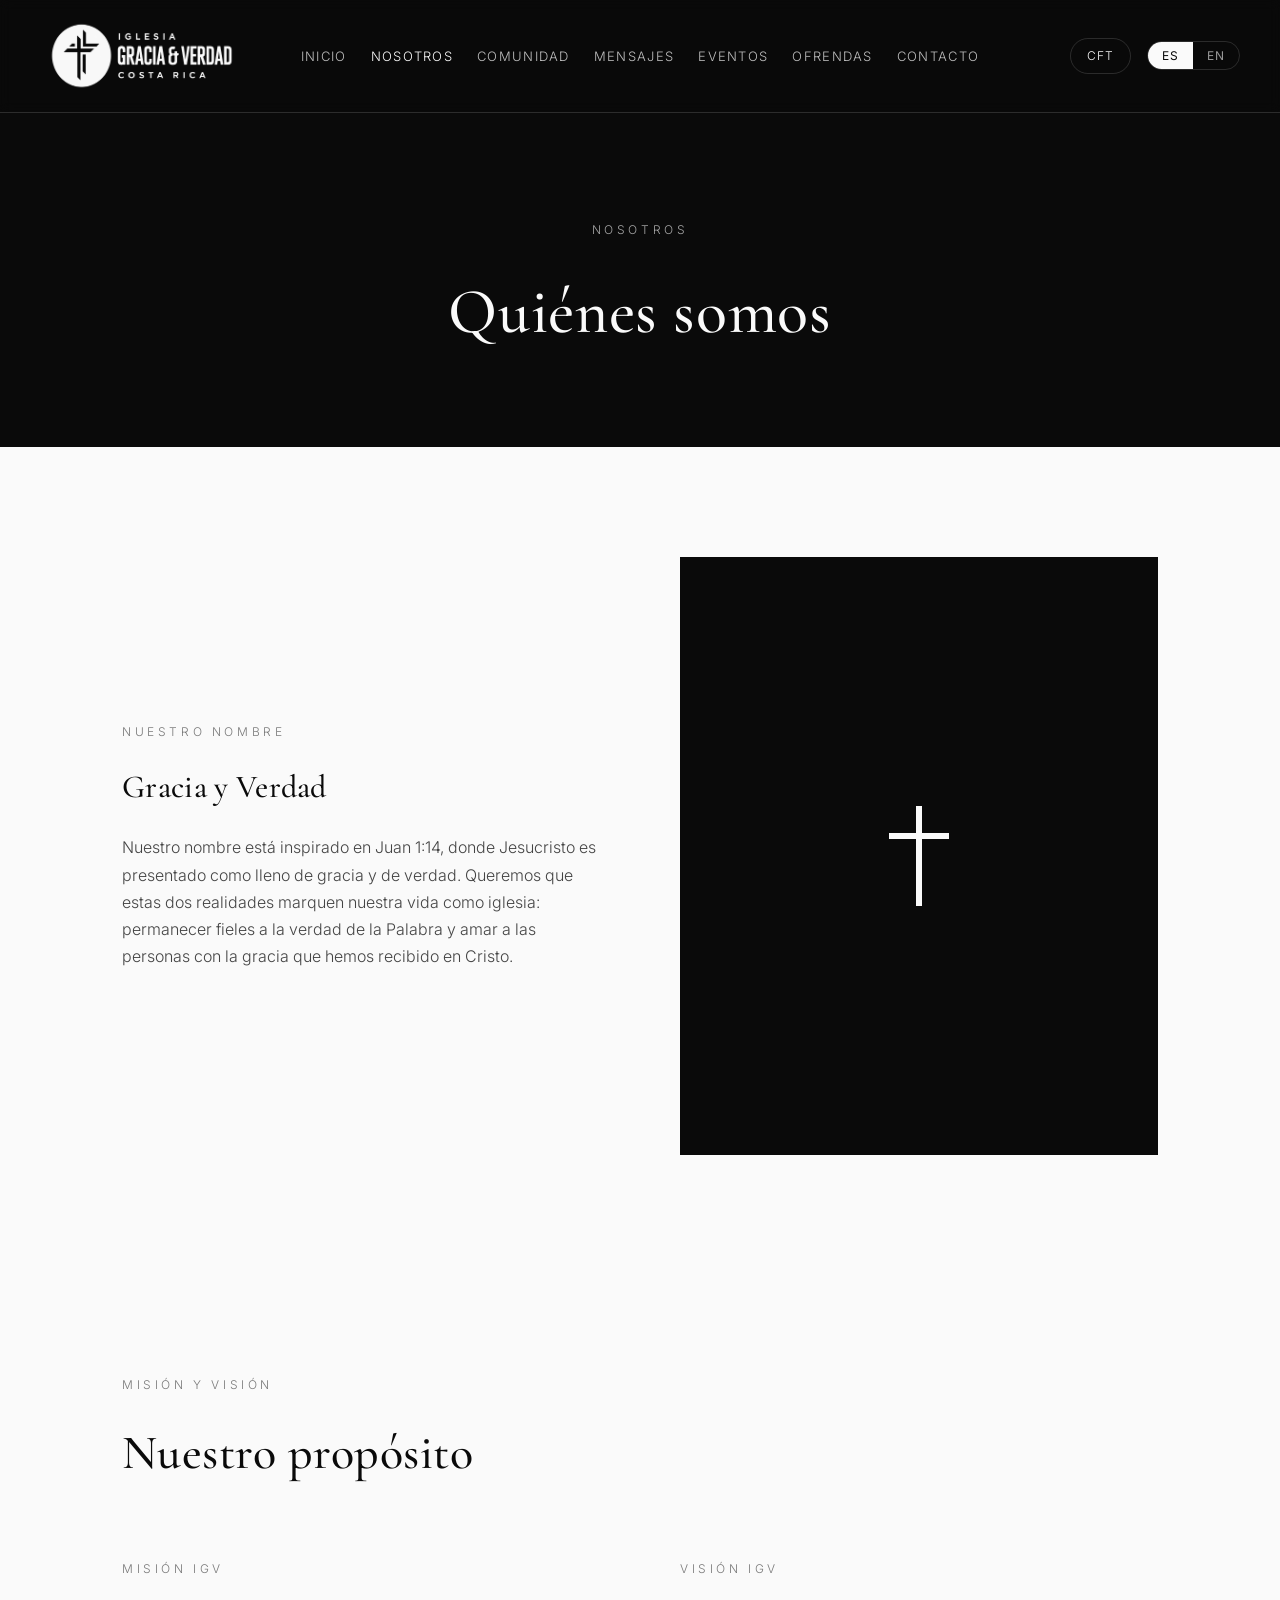
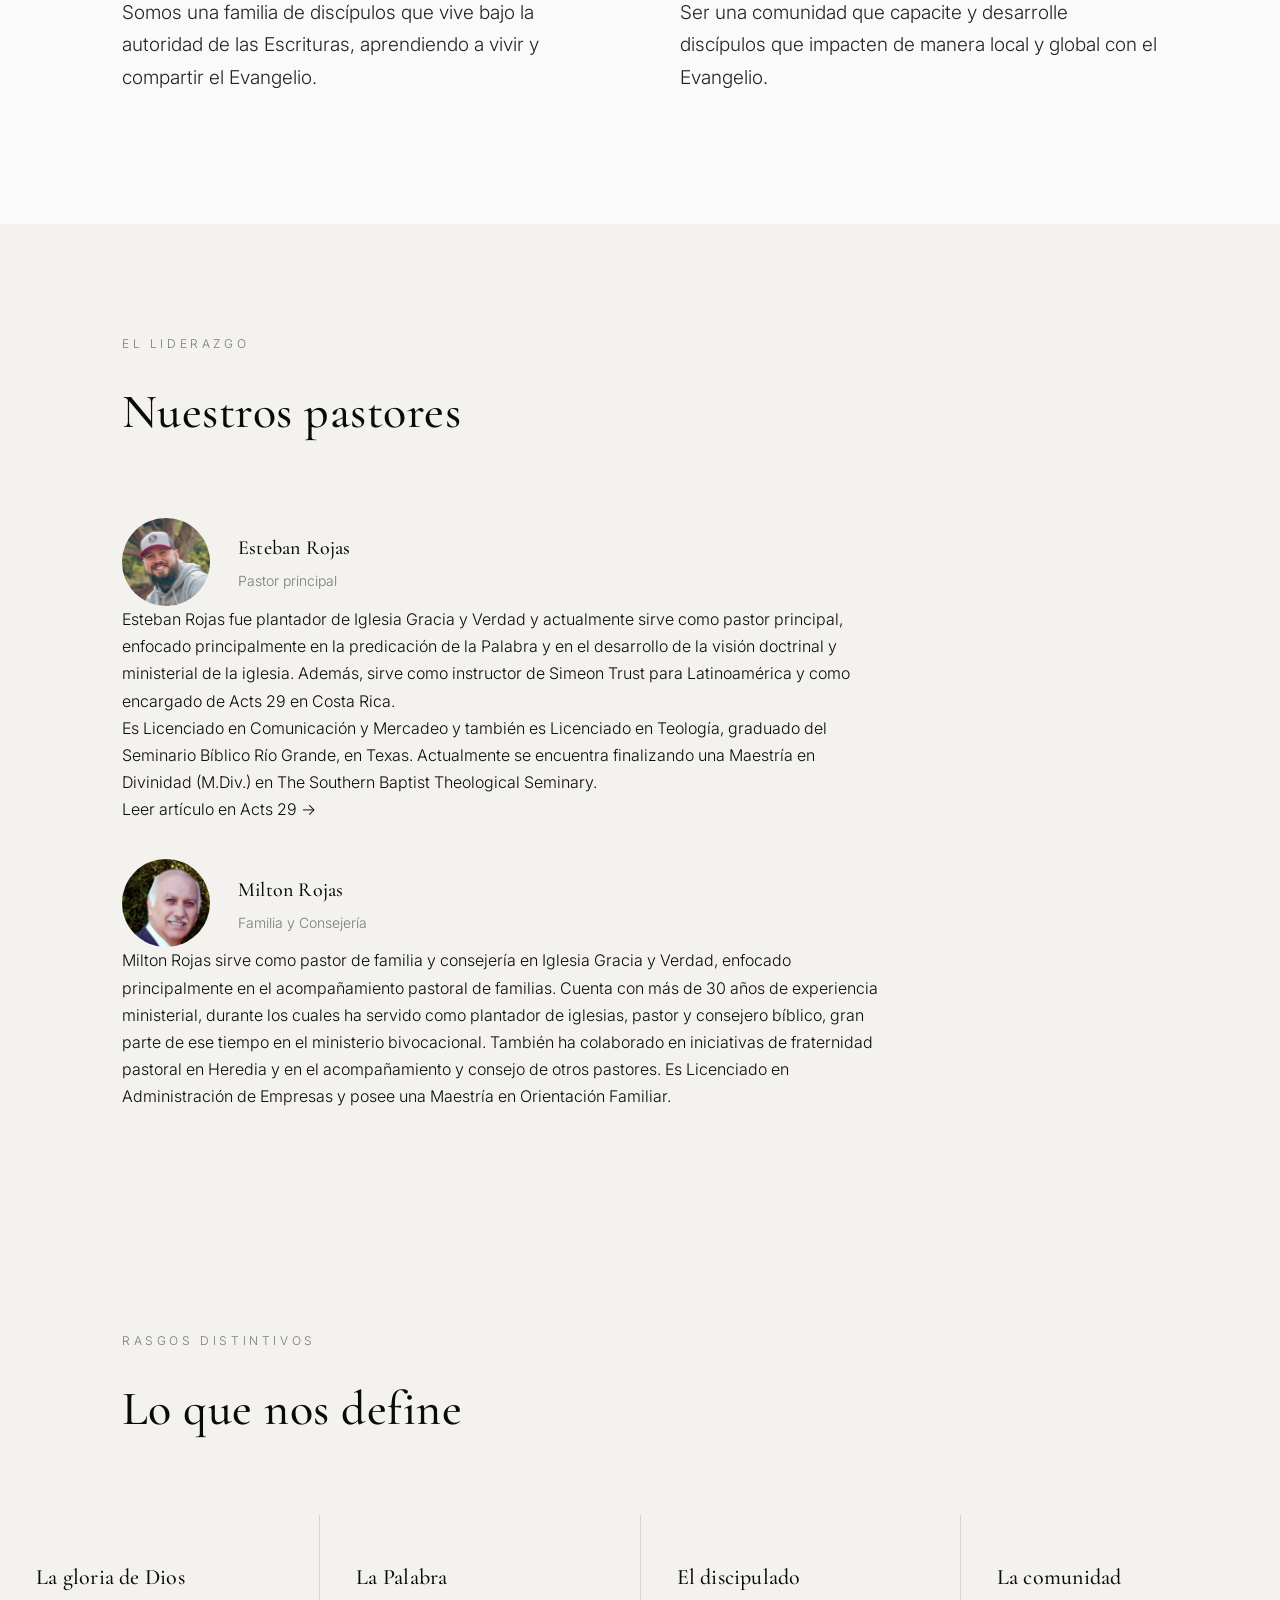
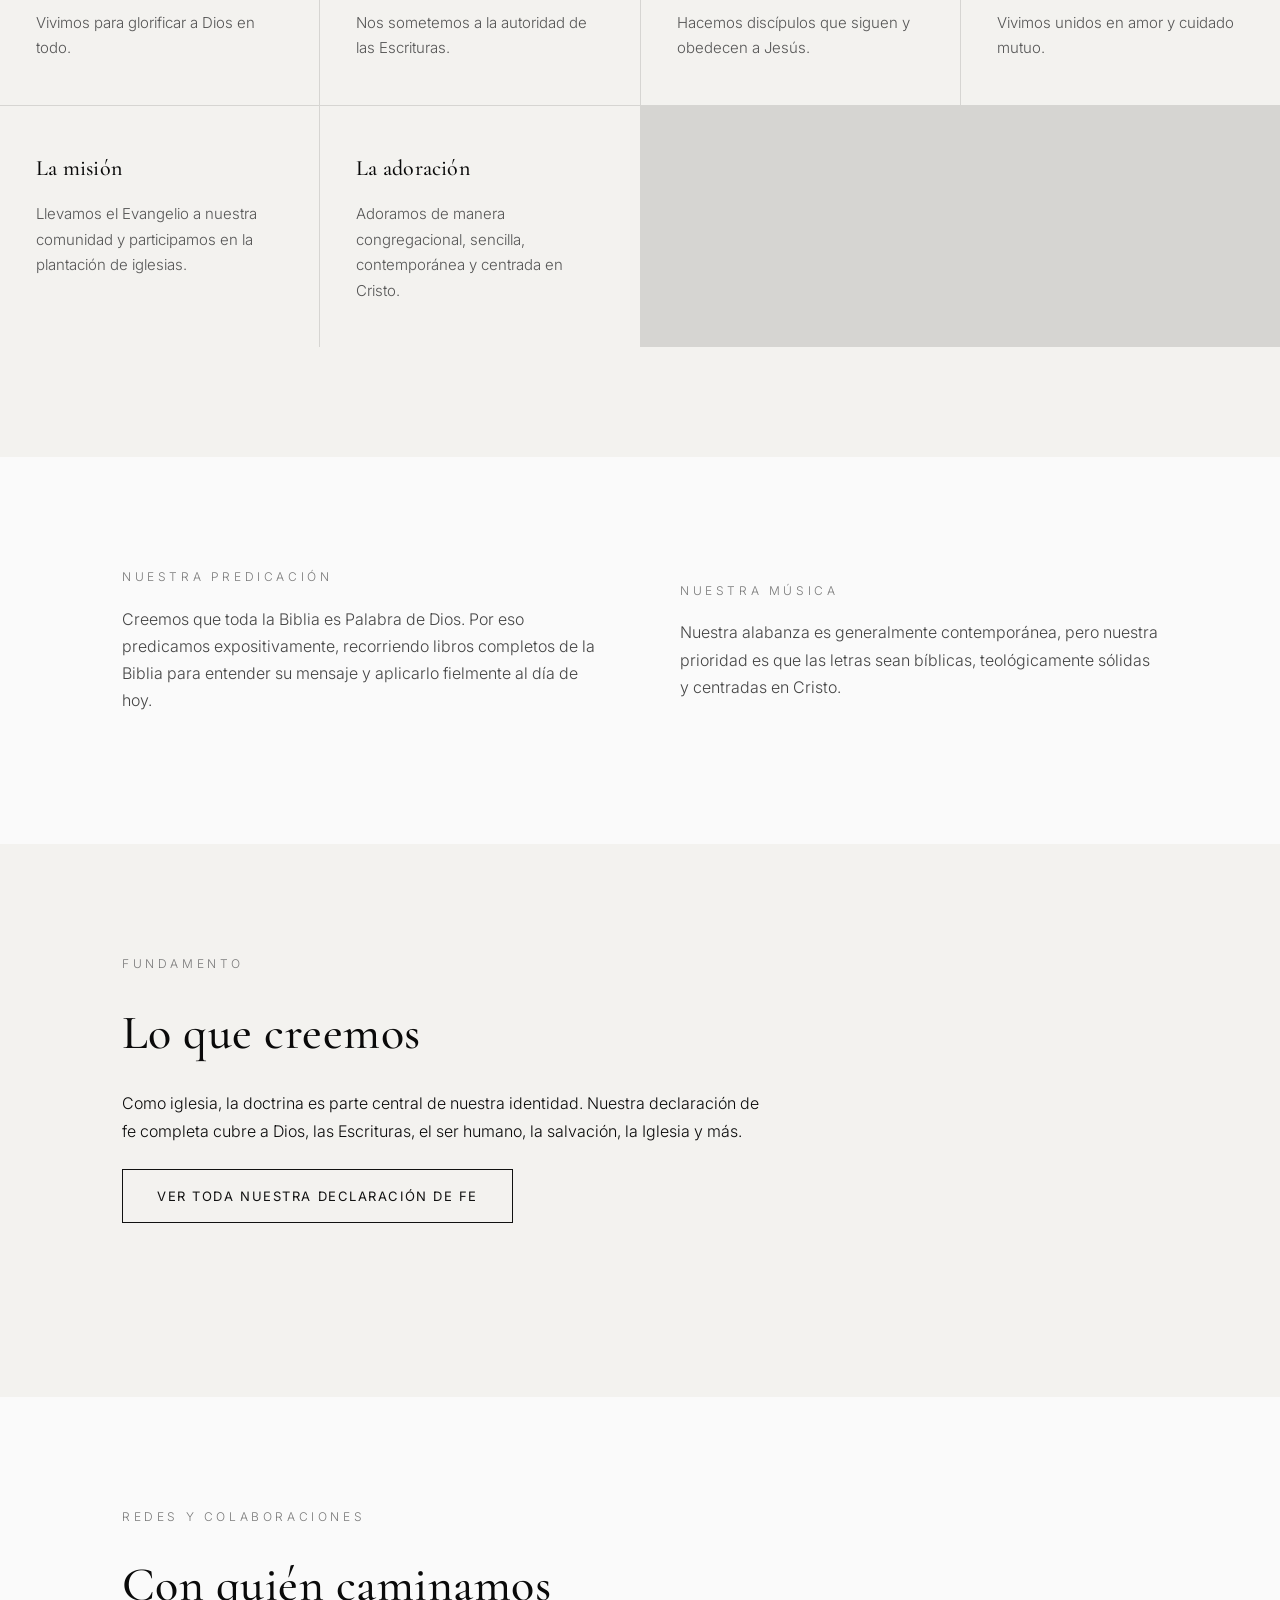
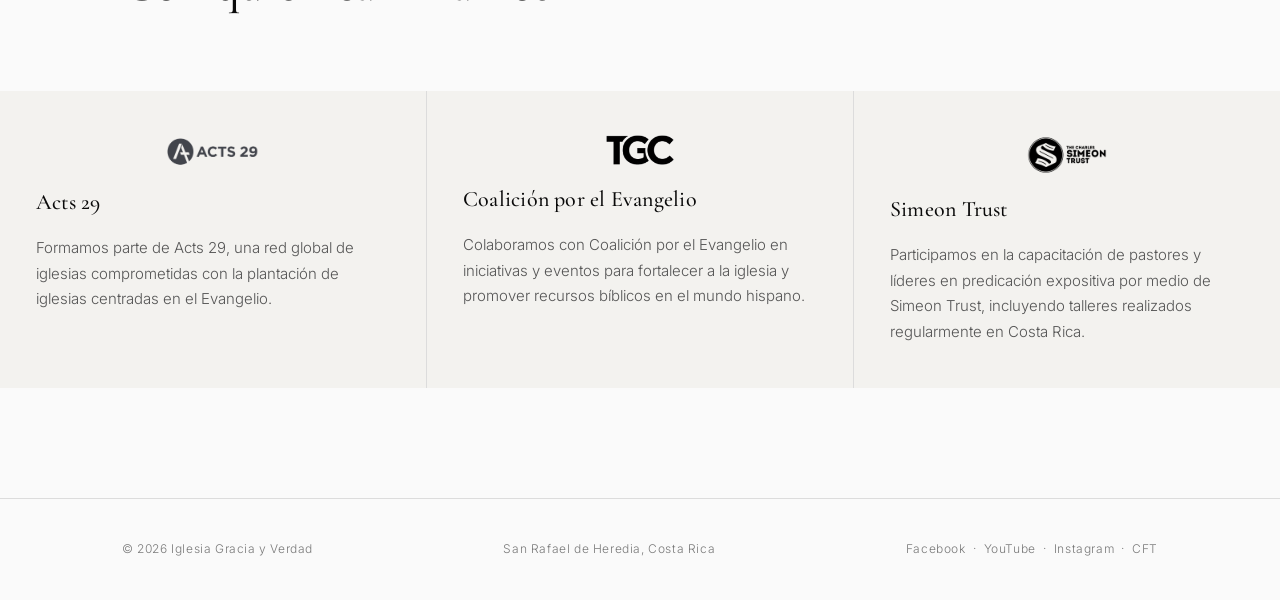
==== about.html @ bb90d048 "Increase Simeon Trust logo size" ====
<!DOCTYPE html>
<html lang="es" data-lang="es">
<head>
<meta charset="UTF-8">
<meta name="viewport" content="width=device-width, initial-scale=1.0">
<title>Nosotros | About &mdash; Iglesia Gracia y Verdad</title>
<meta name="description" content="Historia, misión y liderazgo de Iglesia Gracia y Verdad / History, mission, and leadership of Iglesia Gracia y Verdad">
<link rel="preconnect" href="https://fonts.googleapis.com">
<link rel="preconnect" href="https://fonts.gstatic.com" crossorigin>
<link href="https://fonts.googleapis.com/css2?family=Cormorant+Garamond:wght@400;500;600&family=Inter:wght@300;400;500;600&display=swap" rel="stylesheet">
<link rel="stylesheet" href="style.css">
</head>
<body>
<header>
  <div class="nav">
    <a class="brand" href="index.html">
      <img src="logo3.png" alt="Iglesia Gracia y Verdad" class="brand-logo" onerror="this.style.display='none';document.getElementById('brand-fallback').style.display='flex';">
      <span class="brand-fallback" id="brand-fallback">
        <span class="mark">
          <svg viewBox="0 0 24 24" fill="none" xmlns="http://www.w3.org/2000/svg">
            <path d="M12 3 L12 21 M7 9 L17 9" stroke="#0a0a0a" stroke-width="2"/>
          </svg>
        </span>
        <span class="brand-name">Gracia y Verdad</span>
      </span>
    </a>
    <div class="nav-group">
      <nav class="links">
      <a href="index.html" class=""><span data-i18n="es" class="inline">Inicio</span><span data-i18n="en" class="inline">Home</span></a>
      <a href="about.html" class="active"><span data-i18n="es" class="inline">Nosotros</span><span data-i18n="en" class="inline">About</span></a>
      <a href="community.html" class=""><span data-i18n="es" class="inline">Comunidad</span><span data-i18n="en" class="inline">Community</span></a>
      <a href="sermons.html" class=""><span data-i18n="es" class="inline">Mensajes</span><span data-i18n="en" class="inline">Sermons</span></a>
      <a href="events.html" class=""><span data-i18n="es" class="inline">Eventos</span><span data-i18n="en" class="inline">Events</span></a>
      <a href="giving.html" class=""><span data-i18n="es" class="inline">Ofrendas</span><span data-i18n="en" class="inline">Giving</span></a>
      <a href="contact.html" class=""><span data-i18n="es" class="inline">Contacto</span><span data-i18n="en" class="inline">Contact</span></a>
      </nav>
      <div class="nav-right">
        <a class="cft-badge" href="https://cftgv.com/" target="_blank" rel="noopener">CFT</a>
        <div class="lang-toggle">
          <button data-set-lang="es">ES</button>
          <button data-set-lang="en">EN</button>
        </div>
        <button class="menu-btn" aria-label="Menu">&#9776;</button>
      </div>
    </div>
  </div>
</header>
<section class="page-hero">
  <div class="label"><span data-i18n="es" class="inline">Nosotros</span><span data-i18n="en" class="inline">About</span></div>
  <h1><span data-i18n="es">Qui&eacute;nes somos</span><span data-i18n="en">Who we are</span></h1>
</section>

<section>
  <div class="container about-grid">
    <div>
      <div class="label"><span data-i18n="es" class="inline">Nuestro nombre</span><span data-i18n="en" class="inline">Our Name</span></div>
      <h2 style="font-size:32px;margin-bottom:20px;"><span data-i18n="es">Gracia y Verdad</span><span data-i18n="en">Grace and Truth</span></h2>
      <p>
        <span data-i18n="es" class="inline">Nuestro nombre est&aacute; inspirado en Juan 1:14, donde Jesucristo es presentado como lleno de gracia y de verdad. Queremos que estas dos realidades marquen nuestra vida como iglesia: permanecer fieles a la verdad de la Palabra y amar a las personas con la gracia que hemos recibido en Cristo.</span>
        <span data-i18n="en" class="inline">Our name is inspired by John 1:14, where Jesus Christ is presented as full of grace and truth. We want these two realities to mark our life as a church: remaining faithful to the truth of the Word and loving people with the grace we have received in Christ.</span>
      </p>
    </div>
    <div class="visual">
      <svg viewBox="0 0 24 24" fill="none" xmlns="http://www.w3.org/2000/svg">
        <path d="M12 2 L12 22 M6 8 L18 8" stroke="#fafafa" stroke-width="1.2"/>
      </svg>
    </div>
  </div>
</section>

<section>
  <div class="container">
    <div class="section-head">
      <div class="label"><span data-i18n="es" class="inline">Misi&oacute;n y visi&oacute;n</span><span data-i18n="en" class="inline">Mission and Vision</span></div>
      <h2><span data-i18n="es">Nuestro prop&oacute;sito</span><span data-i18n="en">Our purpose</span></h2>
    </div>
    <div class="about-grid">
      <div>
        <div class="label"><span data-i18n="es" class="inline">Misi&oacute;n IGV</span><span data-i18n="en" class="inline">IGV Mission</span></div>
        <p style="font-size:19px;color:#222;">
          <span data-i18n="es" class="inline">Somos una familia de disc&iacute;pulos que vive bajo la autoridad de las Escrituras, aprendiendo a vivir y compartir el Evangelio.</span>
          <span data-i18n="en" class="inline">We are a family of disciples who live under the authority of Scripture, learning to live out and share the Gospel.</span>
        </p>
      </div>
      <div>
        <div class="label"><span data-i18n="es" class="inline">Visi&oacute;n IGV</span><span data-i18n="en" class="inline">IGV Vision</span></div>
        <p style="font-size:19px;color:#222;">
          <span data-i18n="es" class="inline">Ser una comunidad que capacite y desarrolle disc&iacute;pulos que impacten de manera local y global con el Evangelio.</span>
          <span data-i18n="en" class="inline">To be a community that equips and develops disciples who impact their community and the world with the Gospel.</span>
        </p>
      </div>
    </div>
  </div>
</section>

<section class="off">
  <div class="container">
    <div class="section-head">
      <div class="label"><span data-i18n="es" class="inline">El liderazgo</span><span data-i18n="en" class="inline">Leadership</span></div>
      <h2><span data-i18n="es">Nuestros pastores</span><span data-i18n="en">Our Pastors</span></h2>
    </div>

    <div class="leader-card" style="margin-top:36px;">
      <img src="pastor-pic.png" alt="Esteban Rojas" class="photo">
      <div>
        <h3>Esteban Rojas</h3>
        <p><span data-i18n="es" class="inline">Pastor principal</span><span data-i18n="en" class="inline">Lead Pastor</span></p>
      </div>
    </div>
    <p style="max-width:760px;">
      <span data-i18n="es" class="inline">Esteban Rojas fue plantador de Iglesia Gracia y Verdad y actualmente sirve como pastor principal, enfocado principalmente en la predicaci&oacute;n de la Palabra y en el desarrollo de la visi&oacute;n doctrinal y ministerial de la iglesia. Adem&aacute;s, sirve como instructor de Simeon Trust para Latinoam&eacute;rica y como encargado de Acts 29 en Costa Rica.</span>
      <span data-i18n="en" class="inline">Esteban Rojas planted Iglesia Gracia y Verdad and now serves as its lead pastor, focused primarily on preaching the Word and developing the church's doctrinal and ministerial vision. He also serves as a Simeon Trust instructor for Latin America and as Acts 29's coordinator for Costa Rica.</span>
    </p>
    <p style="max-width:760px;">
      <span data-i18n="es" class="inline">Es Licenciado en Comunicaci&oacute;n y Mercadeo y tambi&eacute;n es Licenciado en Teolog&iacute;a, graduado del Seminario B&iacute;blico R&iacute;o Grande, en Texas. Actualmente se encuentra finalizando una Maestr&iacute;a en Divinidad (M.Div.) en The Southern Baptist Theological Seminary.</span>
      <span data-i18n="en" class="inline">He holds a degree in Communications and Marketing and a degree in Theology from Seminario B&iacute;blico R&iacute;o Grande in Texas, and is currently completing a Master of Divinity (M.Div.) at The Southern Baptist Theological Seminary.</span>
    </p>
    <p style="max-width:760px;">
      <a href="https://www.acts29.com/network/latin-america/?lang=es" target="_blank" rel="noopener">
        <span data-i18n="es" class="inline">Leer art&iacute;culo en Acts 29 &rarr;</span>
        <span data-i18n="en" class="inline">Read the article on Acts 29 &rarr;</span>
      </a>
    </p>

    <div class="leader-card" style="margin-top:36px;">
      <img src="elder-pastor.png" alt="Milton Rojas" class="photo">
      <div>
        <h3>Milton Rojas</h3>
        <p><span data-i18n="es" class="inline">Familia y Consejer&iacute;a</span><span data-i18n="en" class="inline">Family &amp; Counseling</span></p>
      </div>
    </div>
    <p style="max-width:760px;">
      <span data-i18n="es" class="inline">Milton Rojas sirve como pastor de familia y consejer&iacute;a en Iglesia Gracia y Verdad, enfocado principalmente en el acompa&ntilde;amiento pastoral de familias. Cuenta con m&aacute;s de 30 a&ntilde;os de experiencia ministerial, durante los cuales ha servido como plantador de iglesias, pastor y consejero b&iacute;blico, gran parte de ese tiempo en el ministerio bivocacional. Tambi&eacute;n ha colaborado en iniciativas de fraternidad pastoral en Heredia y en el acompa&ntilde;amiento y consejo de otros pastores. Es Licenciado en Administraci&oacute;n de Empresas y posee una Maestr&iacute;a en Orientaci&oacute;n Familiar.</span>
      <span data-i18n="en" class="inline">Milton Rojas serves as pastor of family ministry and counseling at Iglesia Gracia y Verdad, focused primarily on the pastoral care of families. He brings more than 30 years of ministry experience, having served as a church planter, pastor, and biblical counselor, much of it in bivocational ministry. He has also taken part in pastoral fellowship initiatives in Heredia and in mentoring and counseling other pastors. He holds a degree in Business Administration and a Master's degree in Family Counseling.</span>
    </p>
  </div>
</section>

<section class="off">
  <div class="container">
    <div class="section-head">
      <div class="label"><span data-i18n="es" class="inline">Rasgos distintivos</span><span data-i18n="en" class="inline">Distinctives</span></div>
      <h2><span data-i18n="es">Lo que nos define</span><span data-i18n="en">What defines us</span></h2>
    </div>
  </div>
  <div class="beliefs-grid distinctives-grid">
    <div class="belief-card">
      <h3><span data-i18n="es" class="inline">La gloria de Dios</span><span data-i18n="en" class="inline">The Glory of God</span></h3>
      <p><span data-i18n="es" class="inline">Vivimos para glorificar a Dios en todo.</span><span data-i18n="en" class="inline">We live to glorify God in everything.</span></p>
    </div>
    <div class="belief-card">
      <h3><span data-i18n="es" class="inline">La Palabra</span><span data-i18n="en" class="inline">The Word</span></h3>
      <p><span data-i18n="es" class="inline">Nos sometemos a la autoridad de las Escrituras.</span><span data-i18n="en" class="inline">We submit to the authority of Scripture.</span></p>
    </div>
    <div class="belief-card">
      <h3><span data-i18n="es" class="inline">El discipulado</span><span data-i18n="en" class="inline">Discipleship</span></h3>
      <p><span data-i18n="es" class="inline">Hacemos disc&iacute;pulos que siguen y obedecen a Jes&uacute;s.</span><span data-i18n="en" class="inline">We make disciples who follow and obey Jesus.</span></p>
    </div>
    <div class="belief-card">
      <h3><span data-i18n="es" class="inline">La comunidad</span><span data-i18n="en" class="inline">Community</span></h3>
      <p><span data-i18n="es" class="inline">Vivimos unidos en amor y cuidado mutuo.</span><span data-i18n="en" class="inline">We live united in love and mutual care.</span></p>
    </div>
    <div class="belief-card">
      <h3><span data-i18n="es" class="inline">La misi&oacute;n</span><span data-i18n="en" class="inline">Mission</span></h3>
      <p><span data-i18n="es" class="inline">Llevamos el Evangelio a nuestra comunidad y participamos en la plantaci&oacute;n de iglesias.</span><span data-i18n="en" class="inline">We bring the Gospel to our community and take part in planting churches.</span></p>
    </div>
    <div class="belief-card">
      <h3><span data-i18n="es" class="inline">La adoraci&oacute;n</span><span data-i18n="en" class="inline">Worship</span></h3>
      <p><span data-i18n="es" class="inline">Adoramos de manera congregacional, sencilla, contempor&aacute;nea y centrada en Cristo.</span><span data-i18n="en" class="inline">We worship congregationally &mdash; simple, contemporary, and centered on Christ.</span></p>
    </div>
  </div>
</section>

<section>
  <div class="container">
    <div class="about-grid">
      <div>
        <div class="label"><span data-i18n="es" class="inline">Nuestra predicaci&oacute;n</span><span data-i18n="en" class="inline">Our Preaching</span></div>
        <p>
          <span data-i18n="es" class="inline">Creemos que toda la Biblia es Palabra de Dios. Por eso predicamos expositivamente, recorriendo libros completos de la Biblia para entender su mensaje y aplicarlo fielmente al d&iacute;a de hoy.</span>
          <span data-i18n="en" class="inline">We believe the whole Bible is God's Word. That's why we preach expositorily, working through entire books of the Bible to understand their message and apply it faithfully to our lives today.</span>
        </p>
      </div>
      <div>
        <div class="label"><span data-i18n="es" class="inline">Nuestra m&uacute;sica</span><span data-i18n="en" class="inline">Our Music</span></div>
        <p>
          <span data-i18n="es" class="inline">Nuestra alabanza es generalmente contempor&aacute;nea, pero nuestra prioridad es que las letras sean b&iacute;blicas, teol&oacute;gicamente s&oacute;lidas y centradas en Cristo.</span>
          <span data-i18n="en" class="inline">Our worship music is generally contemporary, but our priority is that the lyrics are biblical, theologically sound, and centered on Christ.</span>
        </p>
      </div>
    </div>
  </div>
</section>

<section class="off">
  <div class="container">
    <div class="section-head">
      <div class="label"><span data-i18n="es" class="inline">Fundamento</span><span data-i18n="en" class="inline">Foundation</span></div>
      <h2><span data-i18n="es">Lo que creemos</span><span data-i18n="en">What we believe</span></h2>
      <p style="margin-top:16px;max-width:640px;">
        <span data-i18n="es" class="inline">Como iglesia, la doctrina es parte central de nuestra identidad. Nuestra declaraci&oacute;n de fe completa cubre a Dios, las Escrituras, el ser humano, la salvaci&oacute;n, la Iglesia y m&aacute;s.</span>
        <span data-i18n="en" class="inline">As a church, doctrine is central to our identity. Our full statement of faith covers God, Scripture, humanity, salvation, the Church, and more.</span>
      </p>
      <a class="btn dark" href="beliefs.html" style="margin-top:24px;display:inline-block;">
        <span data-i18n="es" class="inline">Ver toda nuestra declaraci&oacute;n de fe</span>
        <span data-i18n="en" class="inline">See our full statement of faith</span>
      </a>
    </div>
  </div>
</section>

<section>
  <div class="container">
    <div class="section-head">
      <div class="label"><span data-i18n="es" class="inline">Redes y colaboraciones</span><span data-i18n="en" class="inline">Networks &amp; Partnerships</span></div>
      <h2><span data-i18n="es">Con qui&eacute;n caminamos</span><span data-i18n="en">Who we walk with</span></h2>
    </div>
  </div>
  <div class="beliefs-grid">
    <div class="belief-card">
      <img src="acts29-logo.png" alt="Acts 29" style="height:33px;width:auto;display:block;margin:0 auto 16px;">
      <h3>Acts 29</h3>
      <p><span data-i18n="es" class="inline">Formamos parte de Acts 29, una red global de iglesias comprometidas con la plantaci&oacute;n de iglesias centradas en el Evangelio.</span><span data-i18n="en" class="inline">We are part of Acts 29, a global network of churches committed to planting gospel-centered churches.</span></p>
    </div>
    <div class="belief-card">
      <img src="tgc-logo.png" alt="Coalici&oacute;n por el Evangelio" style="height:30px;width:auto;display:block;margin:0 auto 16px;">
      <h3><span data-i18n="es" class="inline">Coalici&oacute;n por el Evangelio</span><span data-i18n="en" class="inline">The Gospel Coalition (en Espa&ntilde;ol)</span></h3>
      <p><span data-i18n="es" class="inline">Colaboramos con Coalici&oacute;n por el Evangelio en iniciativas y eventos para fortalecer a la iglesia y promover recursos b&iacute;blicos en el mundo hispano.</span><span data-i18n="en" class="inline">We collaborate with Coalici&oacute;n por el Evangelio on initiatives and events that strengthen the church and promote biblical resources across the Spanish-speaking world.</span></p>
    </div>
    <div class="belief-card">
      <img src="simeon-trust-logo.png" alt="Simeon Trust" style="height:40px;width:auto;display:block;margin:0 auto 16px;">
      <h3>Simeon Trust</h3>
      <p><span data-i18n="es" class="inline">Participamos en la capacitaci&oacute;n de pastores y l&iacute;deres en predicaci&oacute;n expositiva por medio de Simeon Trust, incluyendo talleres realizados regularmente en Costa Rica.</span><span data-i18n="en" class="inline">We take part in training pastors and leaders in expository preaching through Simeon Trust, including workshops held regularly in Costa Rica.</span></p>
    </div>
  </div>
</section>

<footer>
  <div class="container footer-row">
    <span>&copy; 2026 Iglesia Gracia y Verdad</span>
    <span>San Rafael de Heredia, Costa Rica</span>
    <span>
      <a href="https://www.facebook.com/Iglesiagraciaverdad/" target="_blank" rel="noopener">Facebook</a>
      &nbsp;&middot;&nbsp;
      <a href="https://www.youtube.com/@igvcr" target="_blank" rel="noopener">YouTube</a>
      &nbsp;&middot;&nbsp;
      <a href="https://www.instagram.com/iglesiagraciayverdadcr" target="_blank" rel="noopener">Instagram</a>
      &nbsp;&middot;&nbsp;
      <a href="https://cftgv.com/" target="_blank" rel="noopener">CFT</a>
    </span>
  </div>
</footer>

<script src="main.js"></script>
</body>
</html>
---- style.css ----
:root{
  --black:#0a0a0a;
  --white:#fafafa;
  --off:#f3f2ef;
  --line: rgba(255,255,255,0.14);
  --line-dark: rgba(0,0,0,0.12);
  --gray: #7a7a7a;
}
*{margin:0;padding:0;box-sizing:border-box;}
html{scroll-behavior:smooth;}
body{
  background:var(--white);
  color:var(--black);
  font-family:'Inter',sans-serif;
  font-weight:300;
  line-height:1.7;
  -webkit-font-smoothing:antialiased;
}
h1,h2,h3,.serif{font-family:'Cormorant Garamond',serif;font-weight:500;letter-spacing:0.01em;}
a{color:inherit;text-decoration:none;}
img{max-width:100%;display:block;}
.container{max-width:1100px;margin:0 auto;padding:0 32px;}

/* i18n */
[data-i18n]{display:none;}
html[data-lang="es"] [data-i18n="es"]{display:block;}
html[data-lang="en"] [data-i18n="en"]{display:block;}
html[data-lang="es"] [data-i18n="es"].inline{display:inline;}
html[data-lang="en"] [data-i18n="en"].inline{display:inline;}

/* Header */
header{
  position:fixed;top:0;left:0;right:0;z-index:100;
  background:rgba(10,10,10,0.92);
  border-bottom:1px solid var(--line);
}
header::before{
  content:'';position:absolute;inset:0;z-index:-1;
  backdrop-filter:blur(6px);-webkit-backdrop-filter:blur(6px);
}
.nav{display:grid;grid-template-columns:1fr auto 1fr;align-items:center;gap:24px;padding:0 40px;width:100%;}
.brand{display:flex;align-items:center;color:var(--white);flex-shrink:0;justify-self:start;}
.brand-logo{height:112px;width:auto;display:block;}
.brand-fallback{display:none;align-items:center;gap:12px;}
.brand-fallback .mark{width:34px;height:34px;border-radius:50%;background:var(--white);display:flex;align-items:center;justify-content:center;flex-shrink:0;}
.brand-fallback .mark svg{width:18px;height:18px;}
.brand-name{font-family:'Cormorant Garamond',serif;font-size:19px;letter-spacing:0.03em;color:var(--white);white-space:nowrap;}
.nav-group{display:contents;}
nav.links{display:flex;align-items:center;gap:24px;justify-self:center;}
nav.links a{color:var(--white);font-size:13px;letter-spacing:0.1em;text-transform:uppercase;opacity:0.75;transition:opacity .2s;white-space:nowrap;}
nav.links a:hover,nav.links a.active{opacity:1;}
.nav-right{display:flex;align-items:center;gap:16px;flex-shrink:0;justify-self:end;}
.lang-toggle{display:flex;border:1px solid var(--line);border-radius:20px;overflow:hidden;flex-shrink:0;}
.lang-toggle button{
  background:none;border:none;color:var(--white);font-family:'Inter',sans-serif;
  font-size:12px;letter-spacing:0.08em;padding:6px 14px;cursor:pointer;opacity:0.6;transition:.2s;
}
.lang-toggle button.active{opacity:1;background:var(--white);color:var(--black);}
.menu-btn{display:none;background:none;border:none;color:var(--white);font-size:24px;cursor:pointer;padding:8px;z-index:101;}
.cft-badge{
  border:1px solid var(--line);border-radius:20px;
  padding:7px 16px;font-size:12px;letter-spacing:0.08em;text-transform:uppercase;
  color:var(--white);white-space:nowrap;transition:.2s;flex-shrink:0;
}
.cft-badge:hover{background:var(--white);color:var(--black);}

@media (max-width:900px){
  .brand-logo{height:76px;}
  .nav{grid-template-columns:1fr auto;padding:0 20px;gap:16px;}
  .nav-group{display:flex;align-items:center;gap:16px;justify-self:end;}
  nav.links{
    position:fixed;top:76px;left:0;right:0;bottom:0;width:100%;background:var(--black);
    flex-direction:column;align-items:flex-start;padding:32px;gap:0;
    transform:translateX(100%);transition:transform 0.35s cubic-bezier(0.4, 0, 0.2, 1);
    overflow-y:auto;z-index:100;
  }
  nav.links.open{transform:translateX(0);}
  nav.links a{font-size:18px;padding:16px 0;width:100%;border-bottom:1px solid var(--line);opacity:0.9;}
  .menu-btn{display:block;z-index:101;}
}

@media (max-width:640px){
  .brand-logo{height:56px;}
  .nav{padding:0 16px;grid-template-columns:1fr auto;}
  .lang-toggle{font-size:11px;}
  .lang-toggle button{padding:5px 10px;}
  .menu-btn{font-size:20px;padding:6px;}
  .cft-badge{font-size:10px;padding:5px 10px;}

  /* Hero adjustments */
  .hero{padding:120px 16px 60px;}
  .hero h1{font-size:clamp(36px,8vw,72px);margin-bottom:20px;}
  .hero p.sub{font-size:clamp(16px,2vw,20px);margin-bottom:32px;}
  .hero-cta{gap:12px;}
  .btn{padding:12px 24px;font-size:12px;}

  /* Page hero */
  .page-hero{padding:140px 16px 60px;}
  .page-hero h1{font-size:clamp(28px,5vw,48px);}

  /* Sections */
  section{padding:60px 16px;}
  .section-head{margin-bottom:40px;}
  .section-head h2{font-size:clamp(24px,3vw,36px);}

  /* Info grid */
  .info-grid{gap:20px;padding:48px 16px;}
  .info-grid .item .num{font-size:28px;}

  /* Leader card */
  .leader-card{gap:16px;margin-top:28px;}
  .leader-card .photo{width:72px;height:72px;}
  .leader-card h3{font-size:18px;}

  /* Event row */
  .event-row{grid-template-columns:60px 1fr;gap:16px;padding:20px 0;}
  .event-row .date .d{font-size:28px;}
}

/* Page hero (interior pages) */
.page-hero{
  background:var(--black);color:var(--white);padding:220px 0 80px;text-align:center;
}
.page-hero .label{color:#a5a5a5;}
.page-hero h1{font-size:clamp(36px,6vw,64px);}

/* Hero (home) */
.hero{
  min-height:100vh;
  display:flex;flex-direction:column;align-items:center;justify-content:center;
  text-align:center;color:var(--white);position:relative;
  padding:180px 32px 80px;
  overflow:hidden;
}
.hero-video{
  position:absolute;top:0;left:0;width:100%;height:100%;
  object-fit:cover;z-index:1;
}
.hero-overlay{
  position:absolute;top:0;left:0;width:100%;height:100%;
  background:linear-gradient(180deg, rgba(10,10,10,0.65) 0%, rgba(10,10,10,0.55) 45%, rgba(10,10,10,0.85) 100%);
  z-index:2;
}
.hero > *:not(.hero-video):not(.hero-overlay){
  position:relative;z-index:3;
}
.hero .eyebrow{font-size:clamp(14px,1.6vw,20px);letter-spacing:0.35em;text-transform:uppercase;color:#b8b8b8;margin-bottom:28px;}
.hero h1{font-size:clamp(56px,10vw,128px);line-height:1.02;max-width:1000px;margin-bottom:32px;}
.hero p.sub{font-size:clamp(18px,2.2vw,26px);color:#c9c9c9;max-width:640px;margin-bottom:48px;font-weight:300;}
.hero-cta{display:flex;gap:18px;flex-wrap:wrap;justify-content:center;}
.btn{
  display:inline-block;padding:15px 34px;font-size:13px;letter-spacing:0.12em;text-transform:uppercase;
  border:1px solid var(--white);transition:.25s;cursor:pointer;
  background:transparent;font-family:'Inter',sans-serif;font-weight:400;-webkit-appearance:none;appearance:none;
}
.btn.solid{background:var(--white);color:var(--black);}
.btn.solid:hover{background:transparent;color:var(--white);}
.btn.outline{color:var(--white);}
.btn.outline:hover{background:var(--white);color:var(--black);}
.btn.dark{border-color:#111;color:#111;}
.btn.dark:hover{background:#111;color:var(--white);}

/* Sections */
section{padding:110px 0;}
.label{font-size:12px;letter-spacing:0.3em;text-transform:uppercase;color:var(--gray);margin-bottom:18px;}
.section-head{max-width:640px;margin-bottom:64px;}
.section-head h2{font-size:clamp(32px,4vw,48px);}
.off{background:var(--off);}

/* Info strip */
.info-strip{background:var(--black);color:var(--white);padding:64px 0;}
.info-grid{display:grid;grid-template-columns:repeat(3,1fr);gap:48px;text-align:center;}
.info-grid .item .num{font-family:'Cormorant Garamond',serif;font-size:34px;margin-bottom:8px;}
.info-grid .item .cap{font-size:12px;letter-spacing:0.15em;text-transform:uppercase;color:#a5a5a5;}
.info-grid .item{border-right:1px solid var(--line);}
.info-grid .item:last-child{border-right:none;}

/* About / two-col */
.about-grid{display:grid;grid-template-columns:1fr 1fr;gap:80px;align-items:center;}
.about-grid .visual{aspect-ratio:4/5;background:var(--black);display:flex;align-items:center;justify-content:center;}
.about-grid .visual svg{width:120px;height:120px;}
.about-grid p{color:#444;margin-bottom:20px;font-size:16px;}

/* Leader card */
.leader-card{display:flex;gap:28px;align-items:center;margin-top:40px;}
.leader-card .photo{width:88px;height:88px;border-radius:50%;background:#111;flex-shrink:0;object-fit:cover;}
.leader-card h3{font-size:20px;margin-bottom:4px;}
.leader-card p{font-size:14px;color:var(--gray);margin:0;}

/* Beliefs */
.beliefs-grid{display:grid;grid-template-columns:repeat(3,1fr);gap:1px;background:var(--line-dark);}
.belief-card{background:var(--off);padding:44px 36px;}
.belief-card .n{font-family:'Cormorant Garamond',serif;font-size:15px;color:var(--gray);margin-bottom:16px;}
.belief-card h3{font-size:22px;margin-bottom:14px;}
.belief-card p{color:#555;font-size:15px;}

/* Doctrine accordion (beliefs page) */
.doctrine-list{max-width:760px;margin:0 auto;display:flex;flex-direction:column;}
.doctrine-item{border-top:1px solid var(--line-dark);padding:28px 0;}
.doctrine-item:last-child{border-bottom:1px solid var(--line-dark);}
.doctrine-item summary{cursor:pointer;list-style:none;position:relative;padding-right:32px;display:flex;align-items:baseline;gap:16px;}
.doctrine-item summary::-webkit-details-marker{display:none;}
.doctrine-item summary::after{content:'+';position:absolute;right:0;top:0;font-size:22px;color:var(--gray);}
.doctrine-item[open] summary::after{content:'\2212';}
.doctrine-item summary .n{font-family:'Cormorant Garamond',serif;font-size:15px;color:var(--gray);flex-shrink:0;}
.doctrine-item summary h3{font-size:24px;margin:0;}
.doctrine-item .body{margin-top:18px;color:#444;font-size:15.5px;}
.doctrine-item .body p{margin-bottom:14px;}
.doctrine-item .body p:last-child{margin-bottom:0;}
.doctrine-item .verse{font-style:italic;color:#555;border-left:2px solid var(--line-dark);padding-left:16px;margin-top:14px;}
.doctrine-item .verse cite{display:block;font-style:normal;font-size:13px;color:var(--gray);margin-top:6px;}

.grace-grid{display:flex;flex-direction:column;gap:1px;background:var(--line-dark);margin-top:20px;}
.grace-card{background:var(--off);padding:32px 36px;}
.grace-card h3{font-size:19px;margin-bottom:12px;}
.grace-card blockquote{font-style:italic;color:#444;font-size:15px;margin:0;}
.grace-card cite{display:block;font-style:normal;font-size:13px;color:var(--gray);margin-top:10px;}

.distinctives-grid{grid-template-columns:repeat(4,1fr);}
@media (max-width:900px){.distinctives-grid{grid-template-columns:repeat(2,1fr);}}
@media (max-width:500px){.distinctives-grid{grid-template-columns:1fr;}}

/* What to expect (visit page) */
.expect-grid{display:grid;grid-template-columns:repeat(4,1fr);gap:1px;background:var(--line-dark);}
@media (max-width:900px){
  .expect-grid{grid-template-columns:repeat(2,1fr);}
}
@media (max-width:600px){
  .expect-grid{grid-template-columns:1fr;}
}

/* Ministries / community */
.ministries-grid{display:grid;grid-template-columns:1fr 1fr;gap:1px;background:var(--line-dark);}
.ministry-card{background:var(--white);padding:40px;}
.ministry-card h3{font-size:24px;margin-bottom:12px;}
.ministry-card p{color:#444;font-size:15px;margin-bottom:14px;}
.ministry-card ul{list-style:none;font-size:14px;color:#555;}
.ministry-card ul li{padding:6px 0;border-top:1px solid var(--line-dark);}
.ministry-card ul li:first-child{border-top:none;}
.ministry-meta{font-size:12px;letter-spacing:0.12em;text-transform:uppercase;color:var(--gray);margin-bottom:6px;}

/* Sermons */
.sermons-grid{display:grid;grid-template-columns:1.3fr 1fr;gap:40px;}
.sermon-main{aspect-ratio:16/9;background:#111;position:relative;overflow:hidden;}
.sermon-main iframe{width:100%;height:100%;border:none;}
.sermon-main .play{position:absolute;inset:0;display:flex;align-items:center;justify-content:center;pointer-events:none;}
.sermon-main .play span{width:64px;height:64px;border-radius:50%;border:1px solid rgba(255,255,255,0.5);display:flex;align-items:center;justify-content:center;color:#fff;}
.sermon-list{display:flex;flex-direction:column;gap:1px;background:var(--line-dark);}
.sermon-item{background:#fff;padding:22px 24px;display:flex;justify-content:space-between;align-items:center;}
.sermon-item .t{font-size:15px;}
.sermon-item .d{font-size:12px;color:var(--gray);margin-top:4px;}
.channel-cta{margin-top:48px;text-align:center;}

/* Featured event */
.featured-event{display:grid;grid-template-columns:0.85fr 1fr;gap:64px;align-items:center;}
.featured-event .poster{
  box-shadow:0 24px 60px rgba(0,0,0,0.18);border-radius:6px;overflow:hidden;
  transform:rotate(-1.2deg);transition:transform .35s ease;
}
.featured-event .poster:hover{transform:rotate(0deg) scale(1.01);}
.featured-event .poster img{width:100%;display:block;}
.featured-event .details .label{margin-bottom:14px;}
.featured-event h2{font-size:clamp(30px,4vw,44px);margin-bottom:8px;}
.featured-event .subtitle{color:var(--gray);font-size:16px;margin-bottom:28px;letter-spacing:0.02em;}
.featured-event .speakers{display:flex;gap:28px;margin-bottom:28px;flex-wrap:wrap;}
.featured-event .speakers .sp b{display:block;font-family:'Cormorant Garamond',serif;font-size:19px;}
.featured-event .speakers .sp span{font-size:12px;color:var(--gray);letter-spacing:0.08em;text-transform:uppercase;}
.featured-event .info-line{display:flex;gap:12px;margin-bottom:14px;font-size:15px;}
.featured-event .info-line .k{color:var(--gray);min-width:90px;flex-shrink:0;font-size:12px;letter-spacing:0.1em;text-transform:uppercase;padding-top:2px;}
.featured-event .cta-row{margin-top:32px;}
@media (max-width:900px){
  .featured-event{grid-template-columns:1fr;gap:40px;}
  .featured-event .poster{max-width:380px;margin:0 auto;transform:none;}
}

/* Events */
.events-list{display:flex;flex-direction:column;}
.event-row{display:grid;grid-template-columns:110px 1fr auto;gap:32px;align-items:center;padding:28px 0;border-top:1px solid var(--line-dark);}
.event-row:last-child{border-bottom:1px solid var(--line-dark);}
.event-row .date{font-family:'Cormorant Garamond',serif;}
.event-row .date .d{font-size:32px;line-height:1;}
.event-row .date .m{font-size:12px;letter-spacing:0.15em;text-transform:uppercase;color:var(--gray);}
.event-row h3{font-size:19px;font-weight:500;font-family:'Inter',sans-serif;margin-bottom:4px;}
.event-row .meta{font-size:13px;color:var(--gray);}
.event-row .rsvp{font-size:12px;letter-spacing:0.1em;text-transform:uppercase;border-bottom:1px solid #111;}

/* Giving */
.giving-grid{display:grid;grid-template-columns:repeat(3,1fr);gap:1px;background:var(--line-dark);margin-top:20px;}
.giving-card{background:var(--white);padding:36px;text-align:center;}
.giving-card h3{font-size:20px;margin-bottom:10px;}
.giving-card p{font-size:14px;color:#555;}
.giving-note{max-width:640px;margin:40px auto 0;text-align:center;color:var(--gray);font-size:14px;}

/* FAQ */
.faq-list{max-width:760px;margin:0 auto;display:flex;flex-direction:column;}
.faq-item{border-top:1px solid var(--line-dark);padding:22px 0;}
.faq-item:last-child{border-bottom:1px solid var(--line-dark);}
.faq-item summary{cursor:pointer;font-size:17px;font-weight:400;list-style:none;position:relative;padding-right:28px;}
.faq-item summary::-webkit-details-marker{display:none;}
.faq-item summary::after{content:'+';position:absolute;right:0;top:0;font-size:20px;color:var(--gray);}
.faq-item[open] summary::after{content:'\2212';}
.faq-item p{margin-top:14px;color:#555;font-size:15px;max-width:640px;}

/* Contact / location */
.contact-band{background:var(--black);color:var(--white);}
.contact-grid{display:grid;grid-template-columns:1fr 1fr;gap:80px;}
.contact-grid h1,.contact-grid h2{color:var(--white);}
.contact-item{margin-bottom:28px;}
.contact-item .k{font-size:12px;letter-spacing:0.15em;text-transform:uppercase;color:#999;margin-bottom:6px;}
.contact-item .v{font-size:17px;}
.social-row{display:flex;gap:16px;margin-top:32px;}
.social-row a{width:42px;height:42px;border:1px solid var(--line);border-radius:50%;display:flex;align-items:center;justify-content:center;font-size:13px;}
.map-block{position:relative;background:#161616;display:flex;align-items:center;justify-content:center;color:#666;font-size:13px;letter-spacing:0.1em;text-transform:uppercase;min-height:320px;border:1px solid var(--line);overflow:hidden;}
.map-block iframe{width:100%;height:100%;min-height:320px;border:none;filter:grayscale(0.85) contrast(1.05) brightness(0.95);}
.waze-btn{
  position:absolute;bottom:16px;right:16px;z-index:2;
  background:var(--white);color:var(--black);
  padding:10px 18px;font-size:12px;letter-spacing:0.1em;text-transform:uppercase;
  border-radius:4px;box-shadow:0 4px 16px rgba(0,0,0,0.35);transition:.2s;
}
.waze-btn:hover{background:#e6e6e6;}
@media (max-width:600px){
  .waze-btn{bottom:12px;right:12px;padding:9px 14px;font-size:11px;}
}

.contact-form{display:flex;flex-direction:column;gap:16px;}
.contact-form input,.contact-form textarea{
  background:transparent;border:none;border-bottom:1px solid var(--line);color:var(--white);
  padding:12px 0;font-family:'Inter',sans-serif;font-size:15px;font-weight:300;
}
.contact-form input::placeholder,.contact-form textarea::placeholder{color:#888;}
.contact-form input:focus,.contact-form textarea:focus{outline:none;border-color:var(--white);}
.contact-form textarea{resize:vertical;min-height:100px;}
.contact-form .form-head{font-size:12px;letter-spacing:0.15em;text-transform:uppercase;color:#999;margin-bottom:-4px;}
.contact-form .form-row{display:flex;gap:20px;}
.contact-form .form-row input{flex:1;min-width:0;}
.contact-form input[type="date"],.contact-form input[type="number"]{color-scheme:dark;}
.contact-form .checkbox-row{display:flex;align-items:center;gap:10px;font-size:14px;color:#ccc;cursor:pointer;}
.contact-form .checkbox-row input{width:16px;height:16px;flex-shrink:0;accent-color:var(--white);border:none;padding:0;}
@media (max-width:600px){
  .contact-form .form-row{flex-direction:column;gap:16px;}
}

/* Footer */
footer{padding:40px 0;border-top:1px solid var(--line-dark);}
.footer-row{display:flex;justify-content:space-between;align-items:center;font-size:12px;color:var(--gray);letter-spacing:0.05em;flex-wrap:wrap;gap:12px;}

@media (max-width:760px){
  .about-grid,.contact-grid,.sermons-grid,.ministries-grid,.giving-grid{grid-template-columns:1fr;}
  .info-grid{grid-template-columns:1fr;gap:28px;}
  .info-grid .item{border-right:none;border-bottom:1px solid var(--line);padding-bottom:28px;}
  .info-grid .item:last-child{border-bottom:none;padding-bottom:0;}
  .event-row{grid-template-columns:70px 1fr;}
  .event-row .rsvp{grid-column:2/3;}
  section{padding:70px 0;}
}
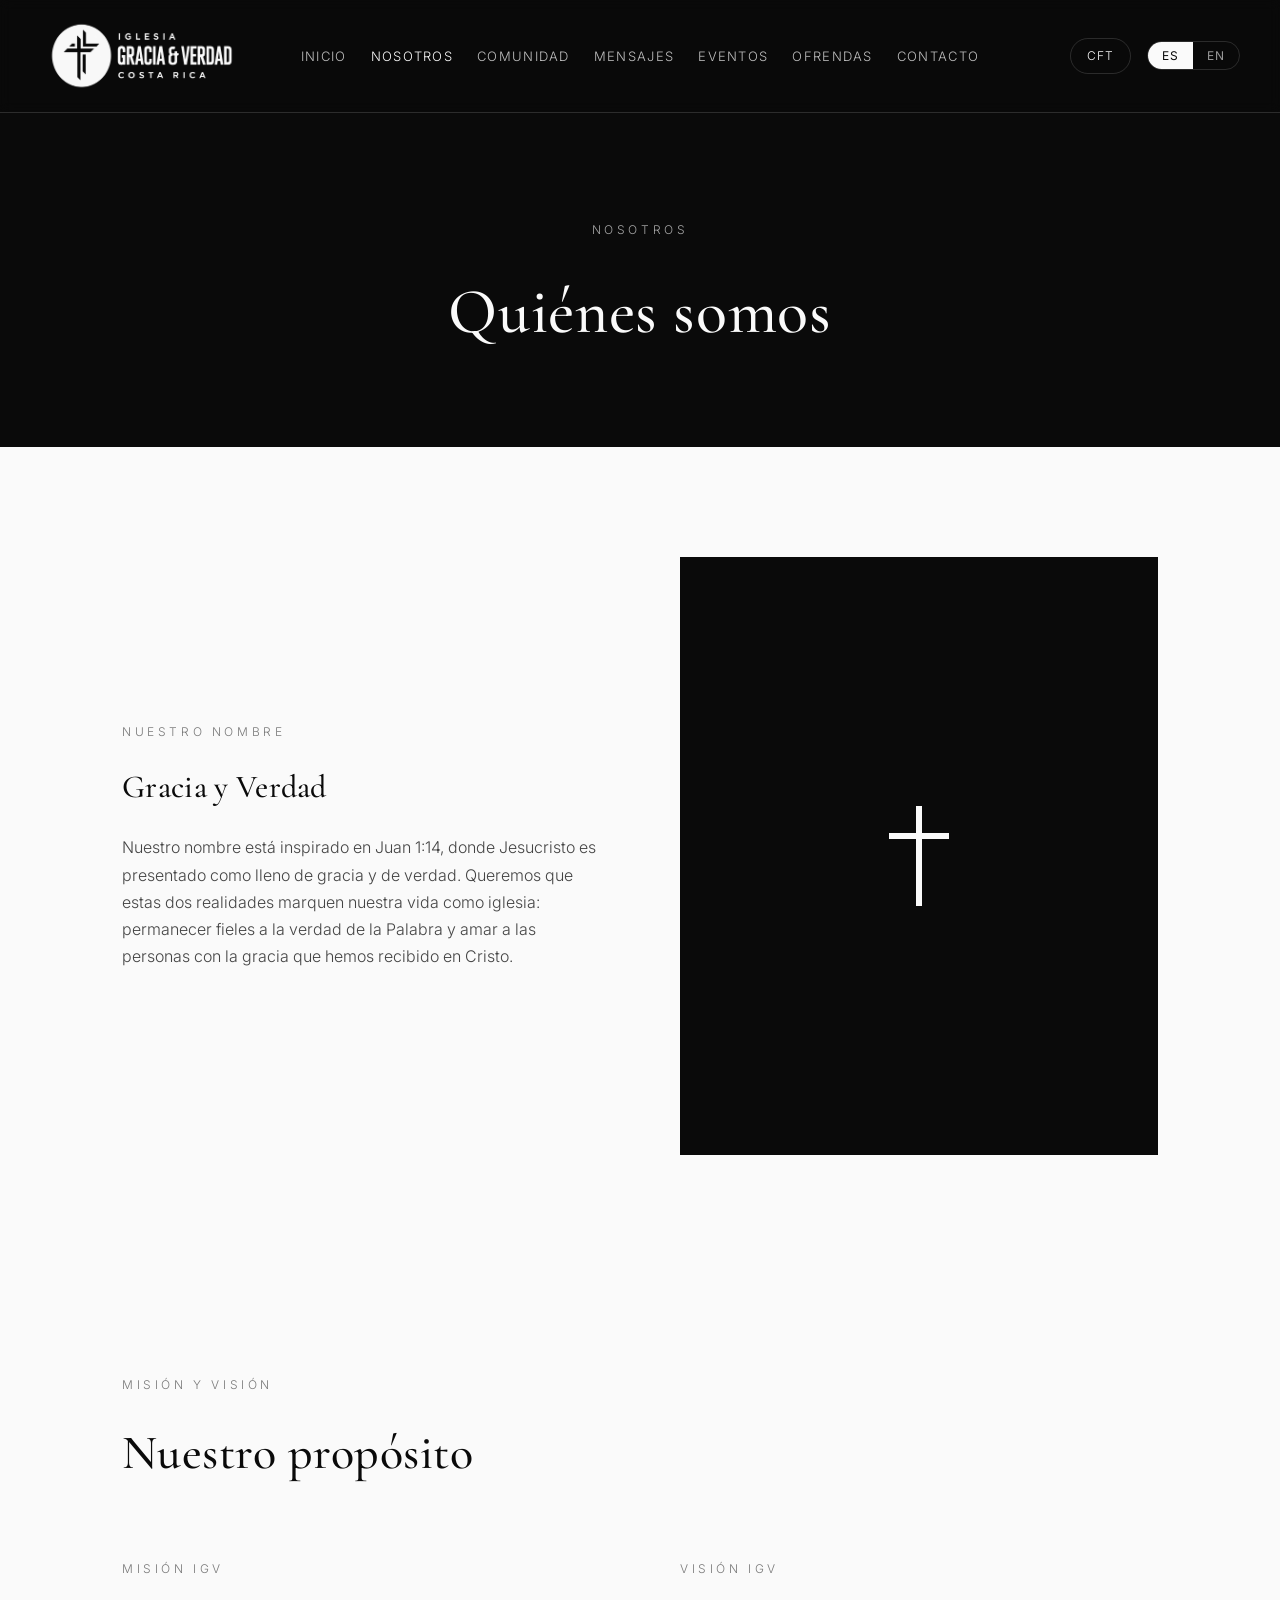
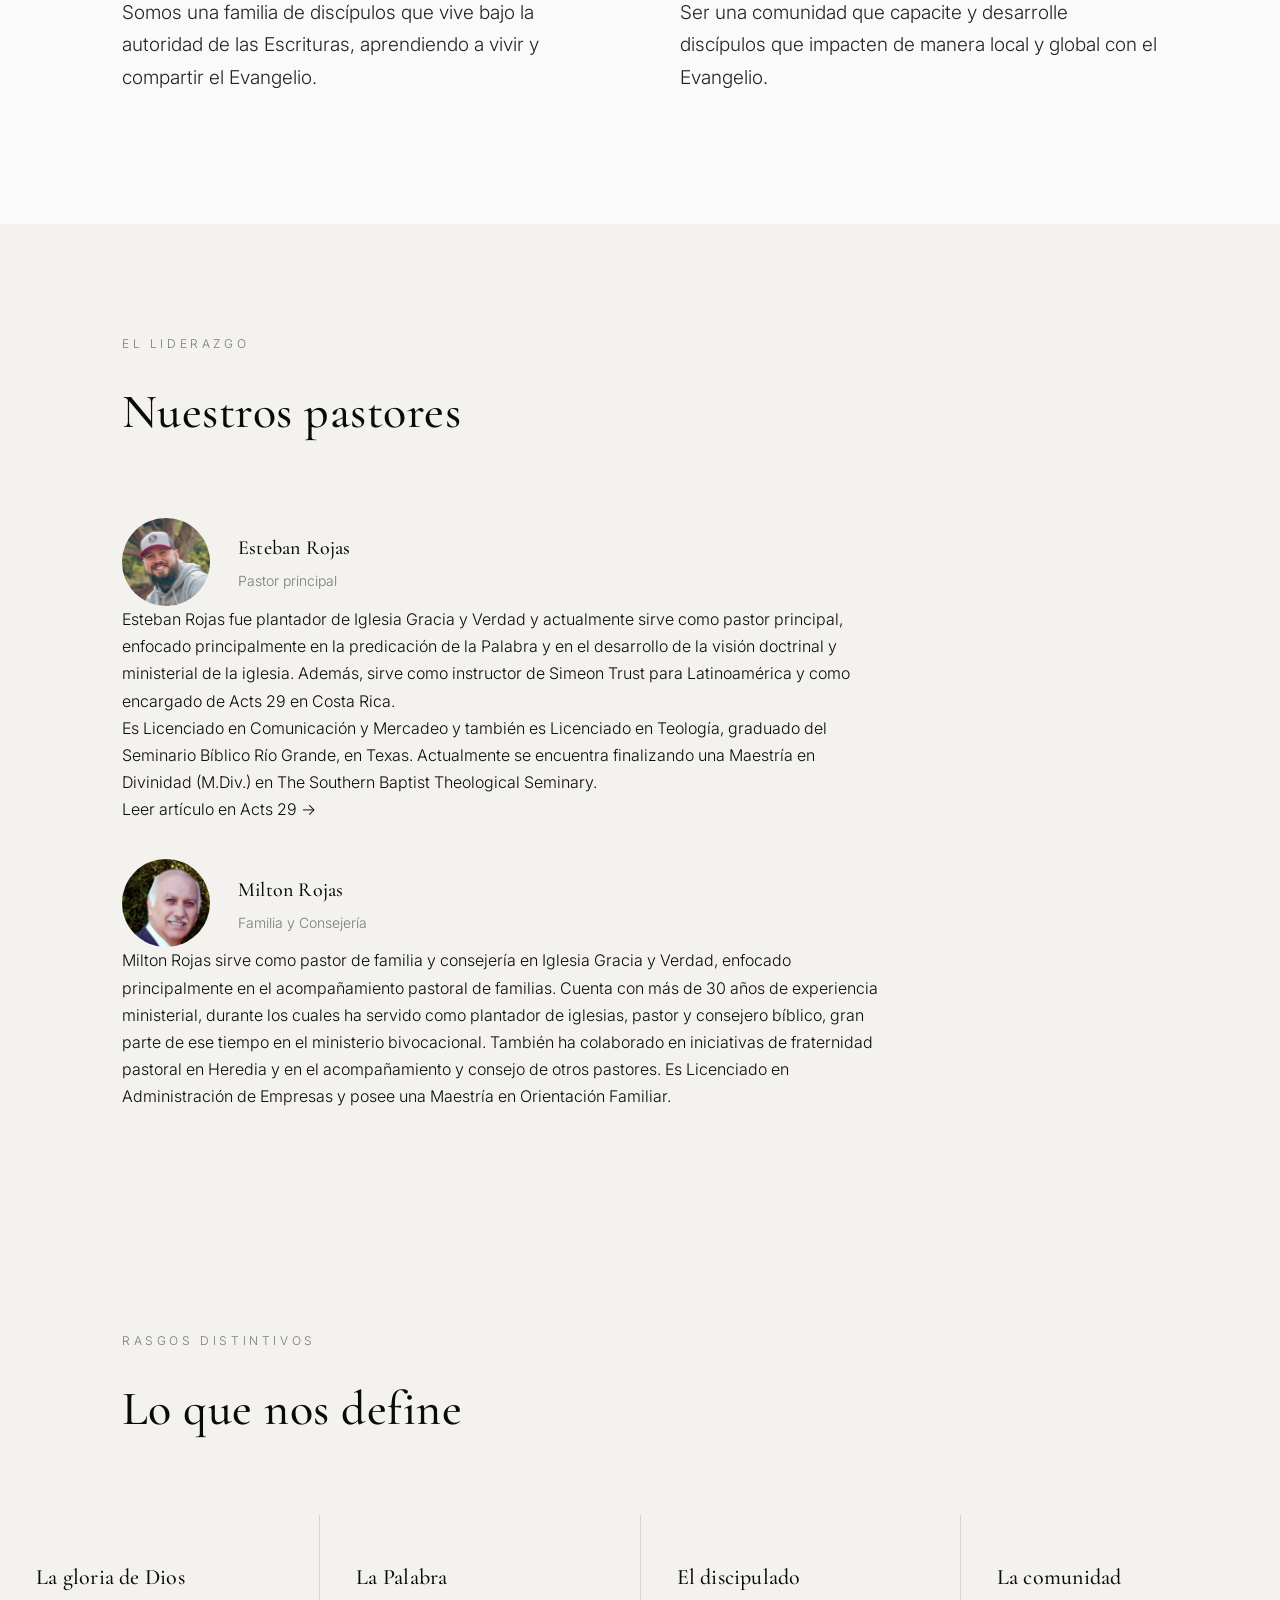
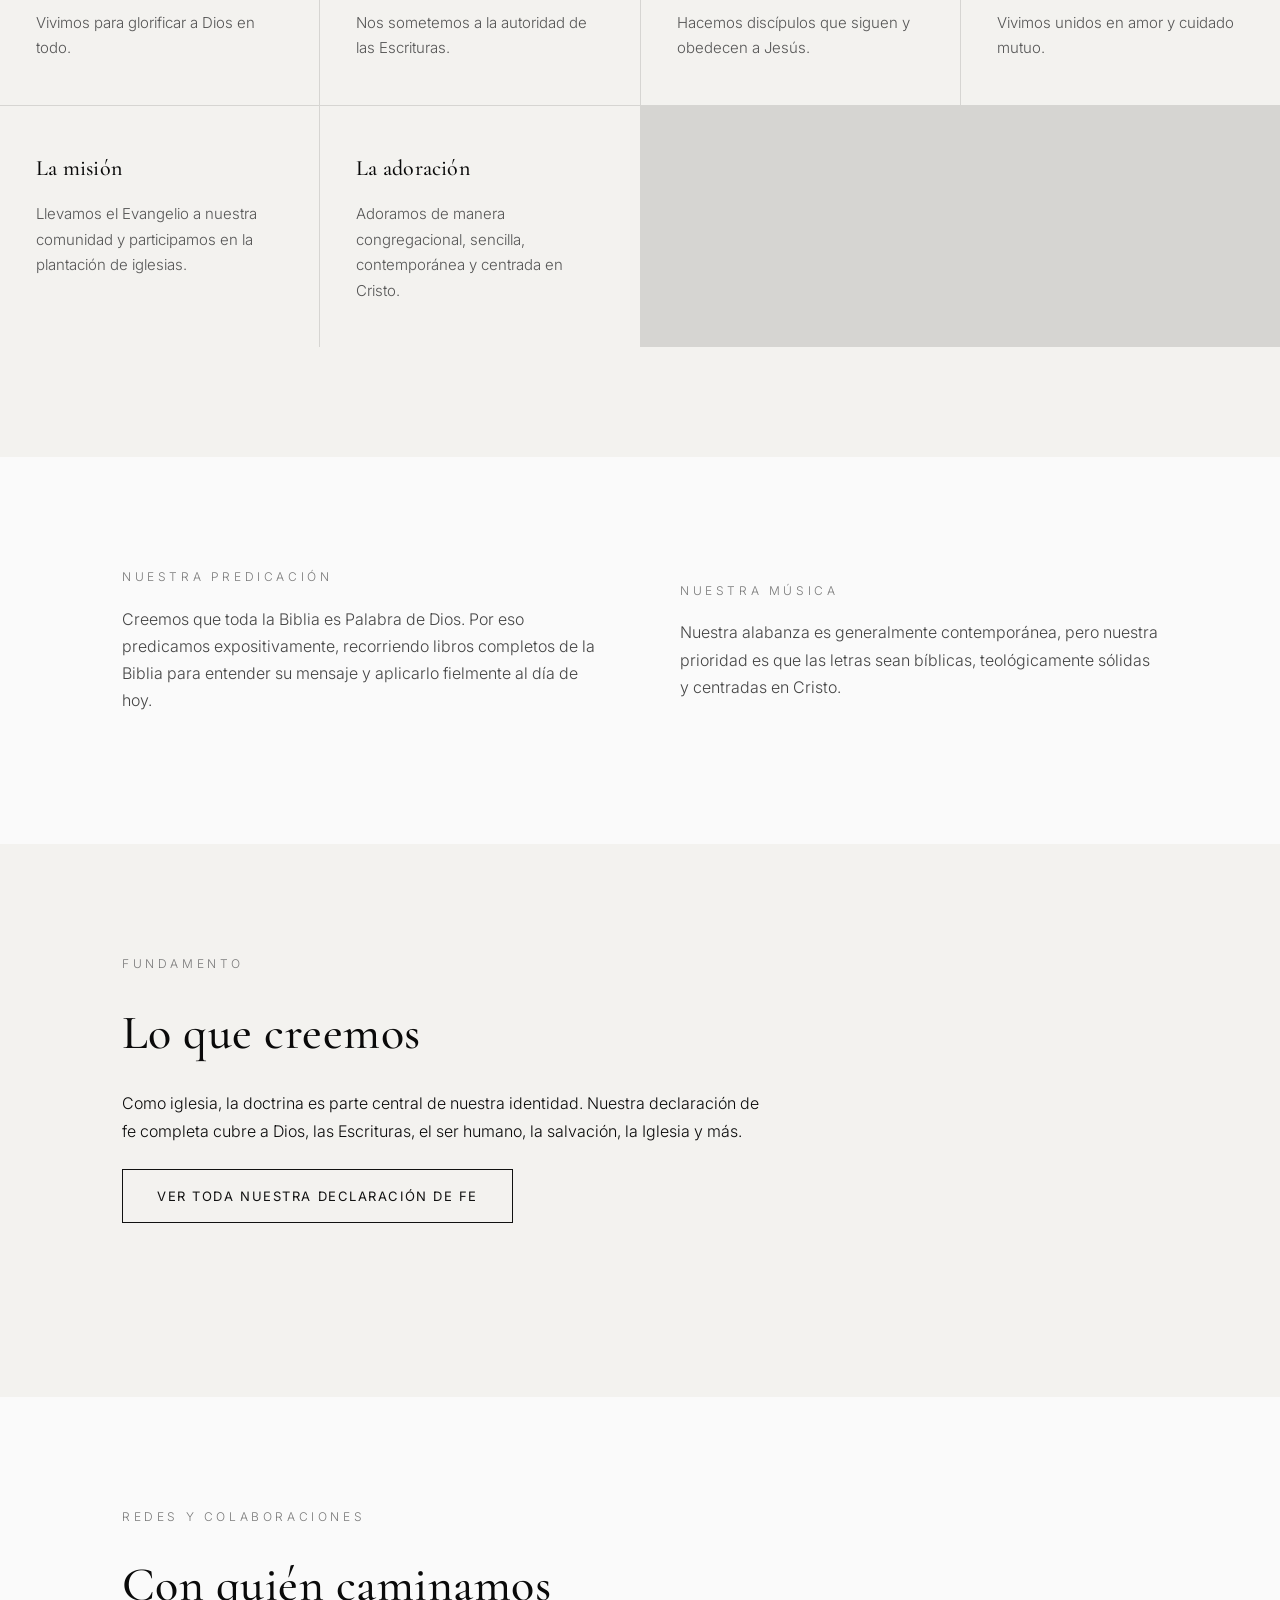
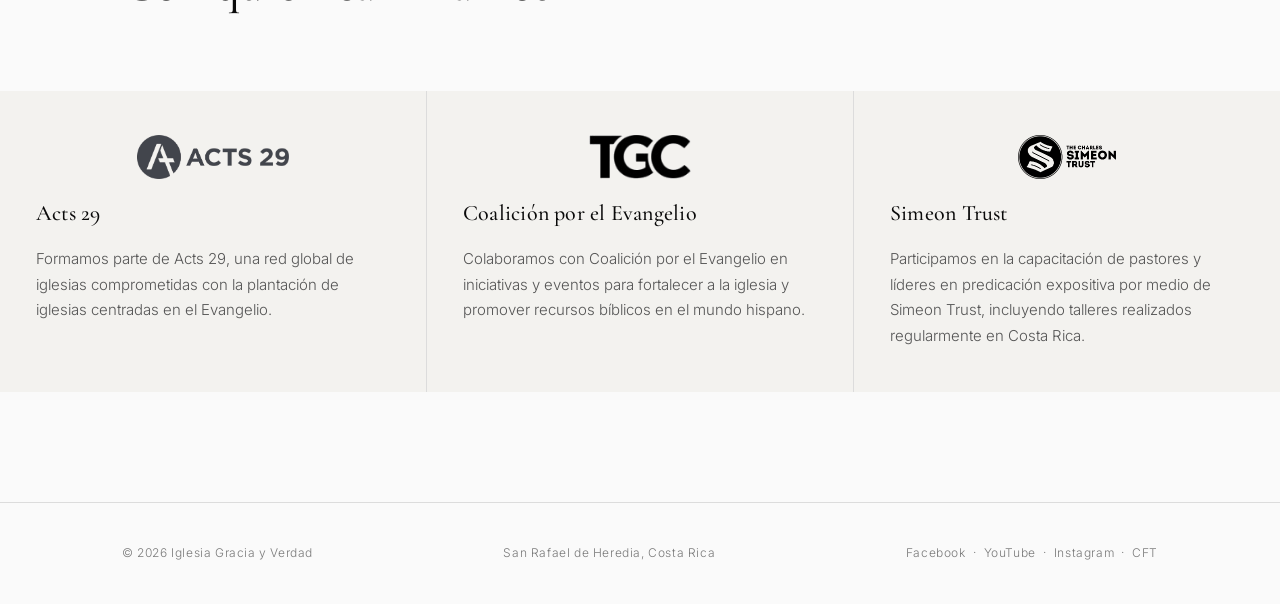
==== commit 79ecf28c: "Crop and unify size of partner logos in Con quién caminamos" ====
--- a/about.html
+++ b/about.html
@@ -218,17 +218,17 @@
   </div>
   <div class="beliefs-grid">
     <div class="belief-card">
-      <img src="acts29-logo.png" alt="Acts 29" style="height:33px;width:auto;display:block;margin:0 auto 16px;">
+      <img src="acts29-logo.png" alt="Acts 29" style="height:44px;width:auto;display:block;margin:0 auto 16px;">
       <h3>Acts 29</h3>
       <p><span data-i18n="es" class="inline">Formamos parte de Acts 29, una red global de iglesias comprometidas con la plantaci&oacute;n de iglesias centradas en el Evangelio.</span><span data-i18n="en" class="inline">We are part of Acts 29, a global network of churches committed to planting gospel-centered churches.</span></p>
     </div>
     <div class="belief-card">
-      <img src="tgc-logo.png" alt="Coalici&oacute;n por el Evangelio" style="height:30px;width:auto;display:block;margin:0 auto 16px;">
+      <img src="tgc-logo.png" alt="Coalici&oacute;n por el Evangelio" style="height:44px;width:auto;display:block;margin:0 auto 16px;">
       <h3><span data-i18n="es" class="inline">Coalici&oacute;n por el Evangelio</span><span data-i18n="en" class="inline">The Gospel Coalition (en Espa&ntilde;ol)</span></h3>
       <p><span data-i18n="es" class="inline">Colaboramos con Coalici&oacute;n por el Evangelio en iniciativas y eventos para fortalecer a la iglesia y promover recursos b&iacute;blicos en el mundo hispano.</span><span data-i18n="en" class="inline">We collaborate with Coalici&oacute;n por el Evangelio on initiatives and events that strengthen the church and promote biblical resources across the Spanish-speaking world.</span></p>
     </div>
     <div class="belief-card">
-      <img src="simeon-trust-logo.png" alt="Simeon Trust" style="height:40px;width:auto;display:block;margin:0 auto 16px;">
+      <img src="simeon-trust-logo.png" alt="Simeon Trust" style="height:44px;width:auto;display:block;margin:0 auto 16px;">
       <h3>Simeon Trust</h3>
       <p><span data-i18n="es" class="inline">Participamos en la capacitaci&oacute;n de pastores y l&iacute;deres en predicaci&oacute;n expositiva por medio de Simeon Trust, incluyendo talleres realizados regularmente en Costa Rica.</span><span data-i18n="en" class="inline">We take part in training pastors and leaders in expository preaching through Simeon Trust, including workshops held regularly in Costa Rica.</span></p>
     </div>
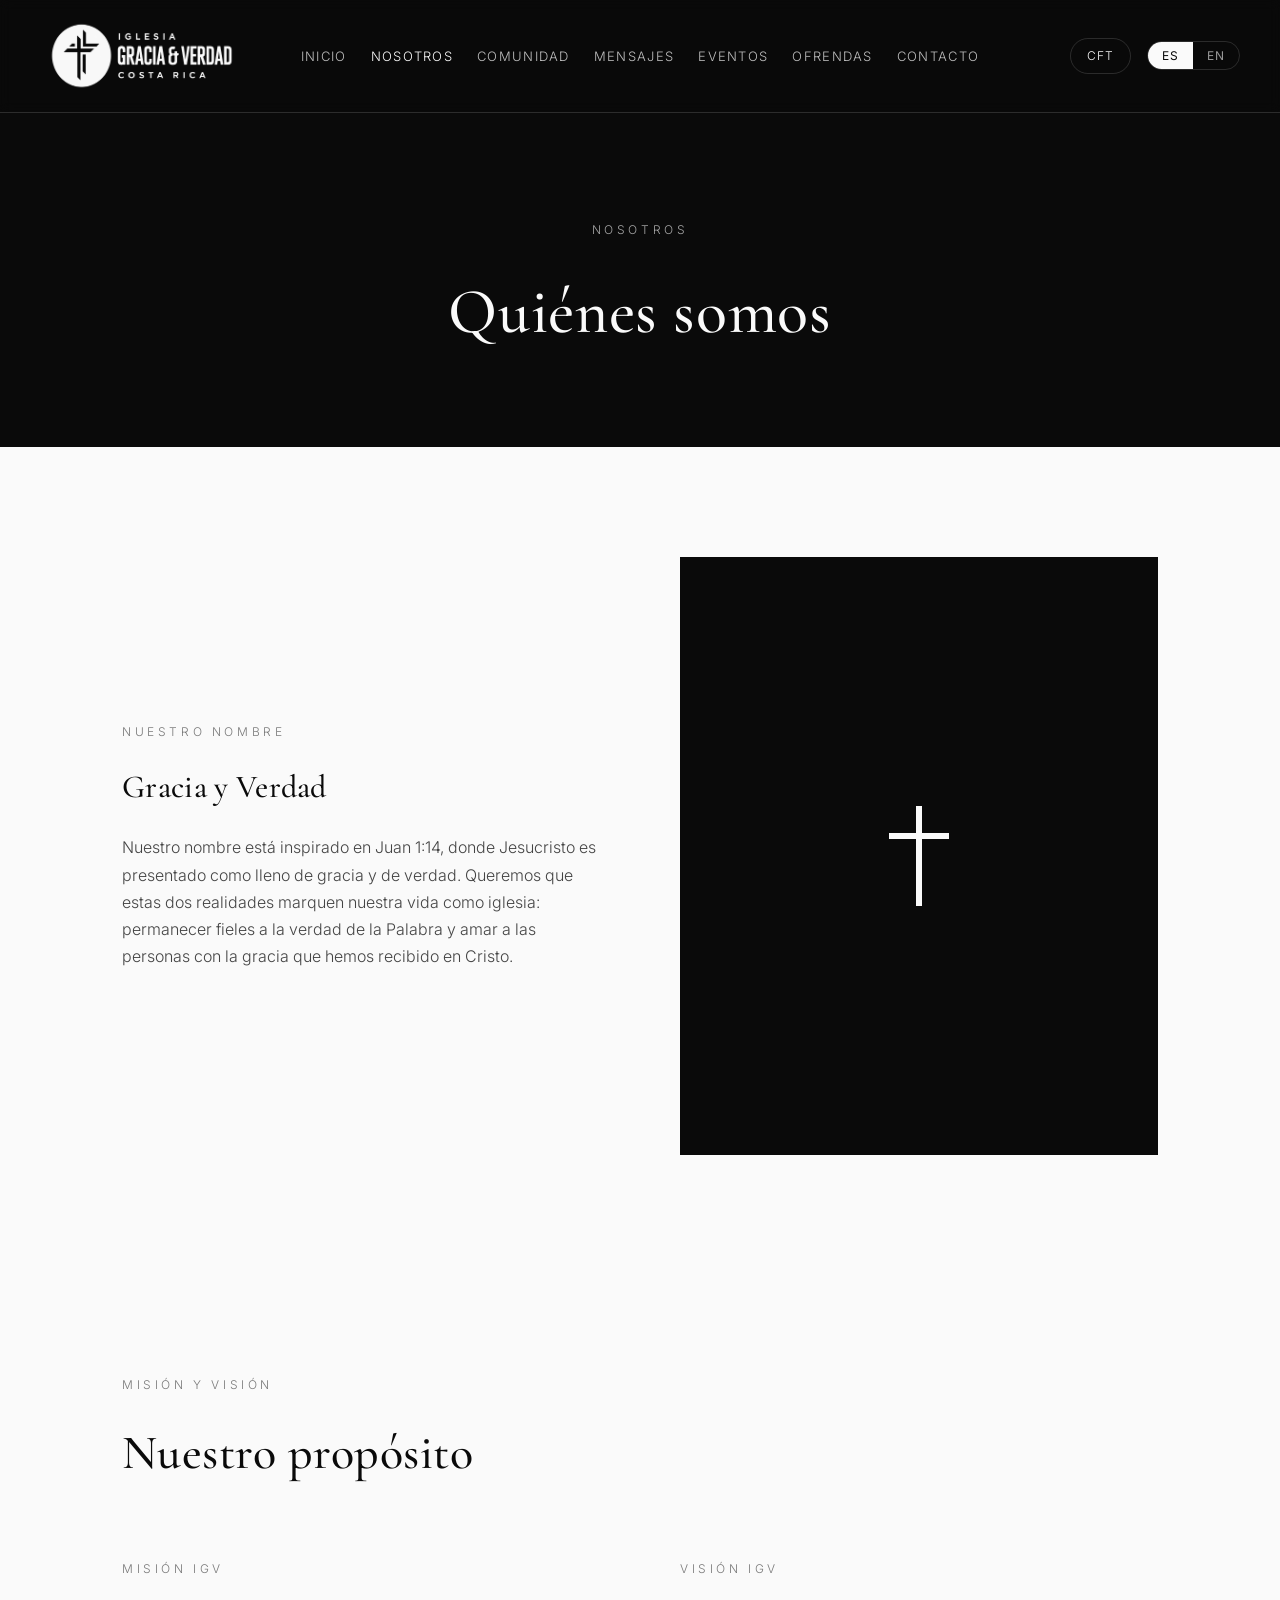
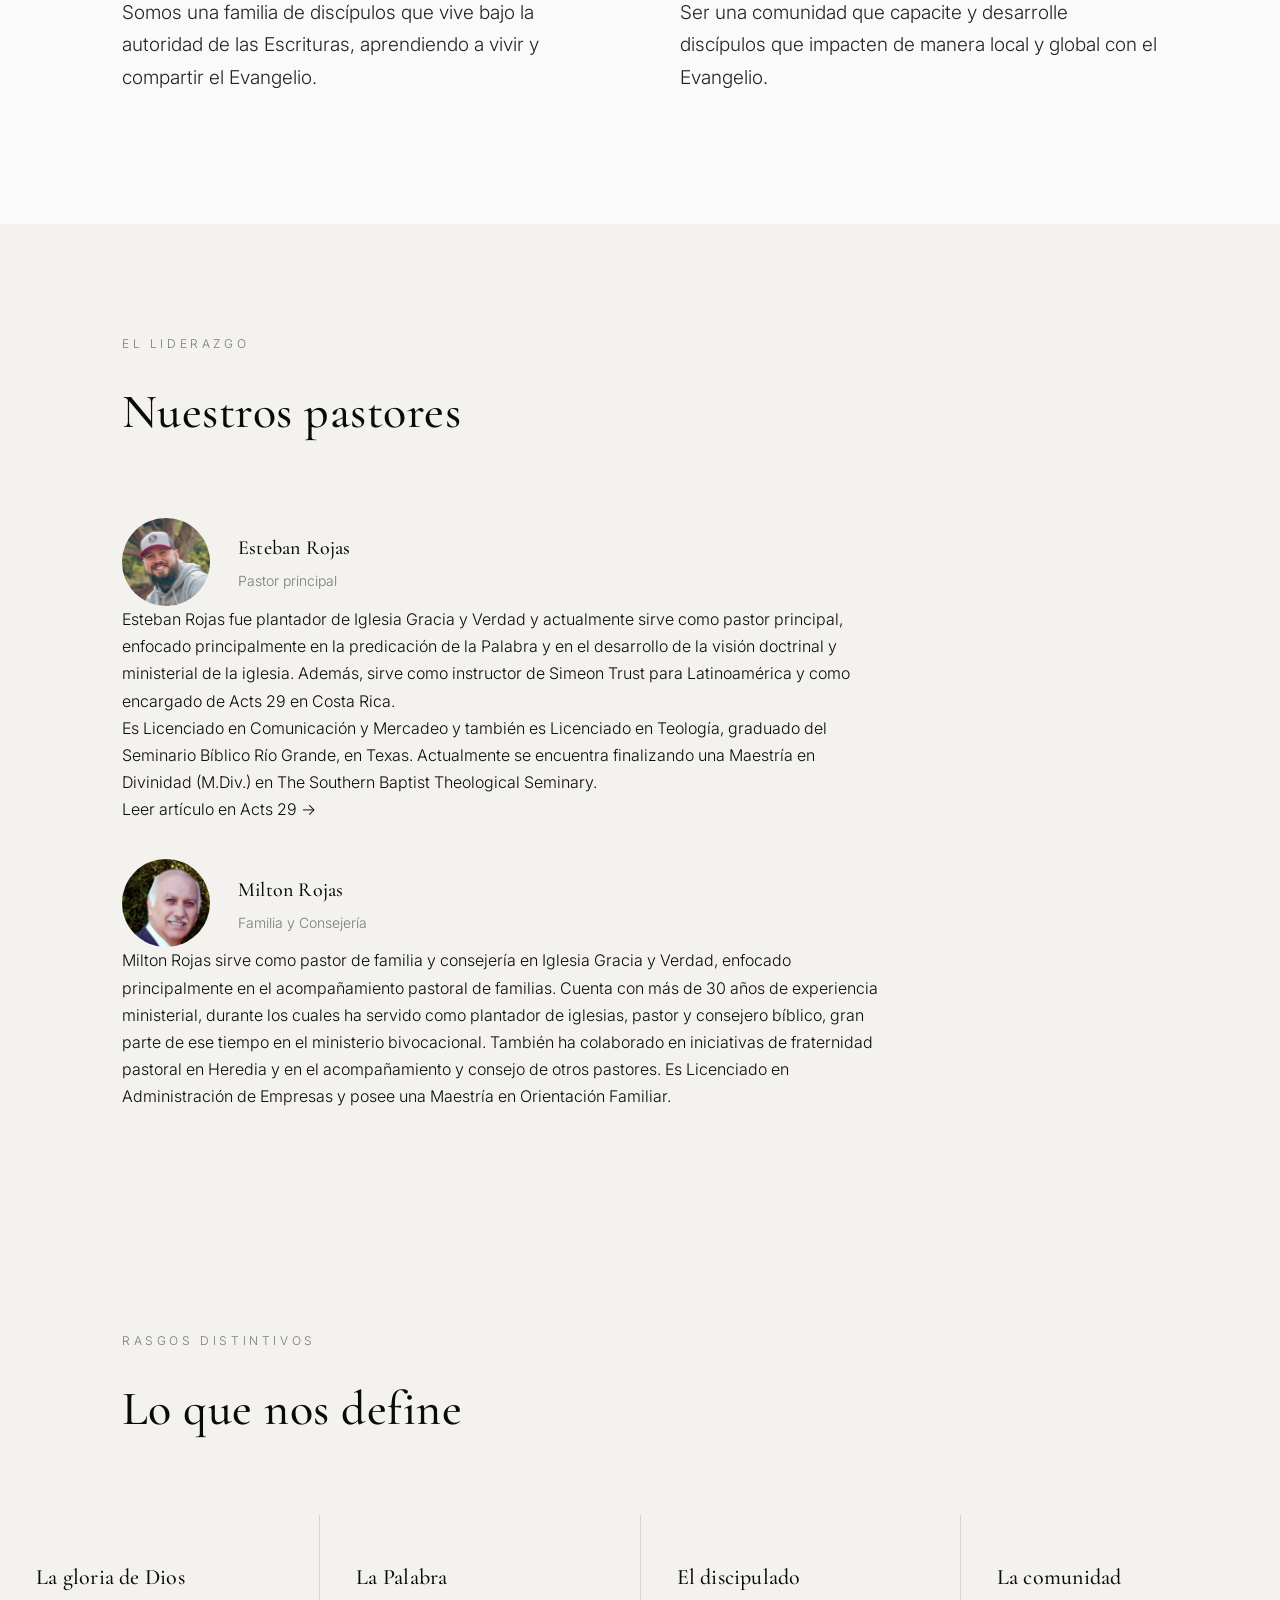
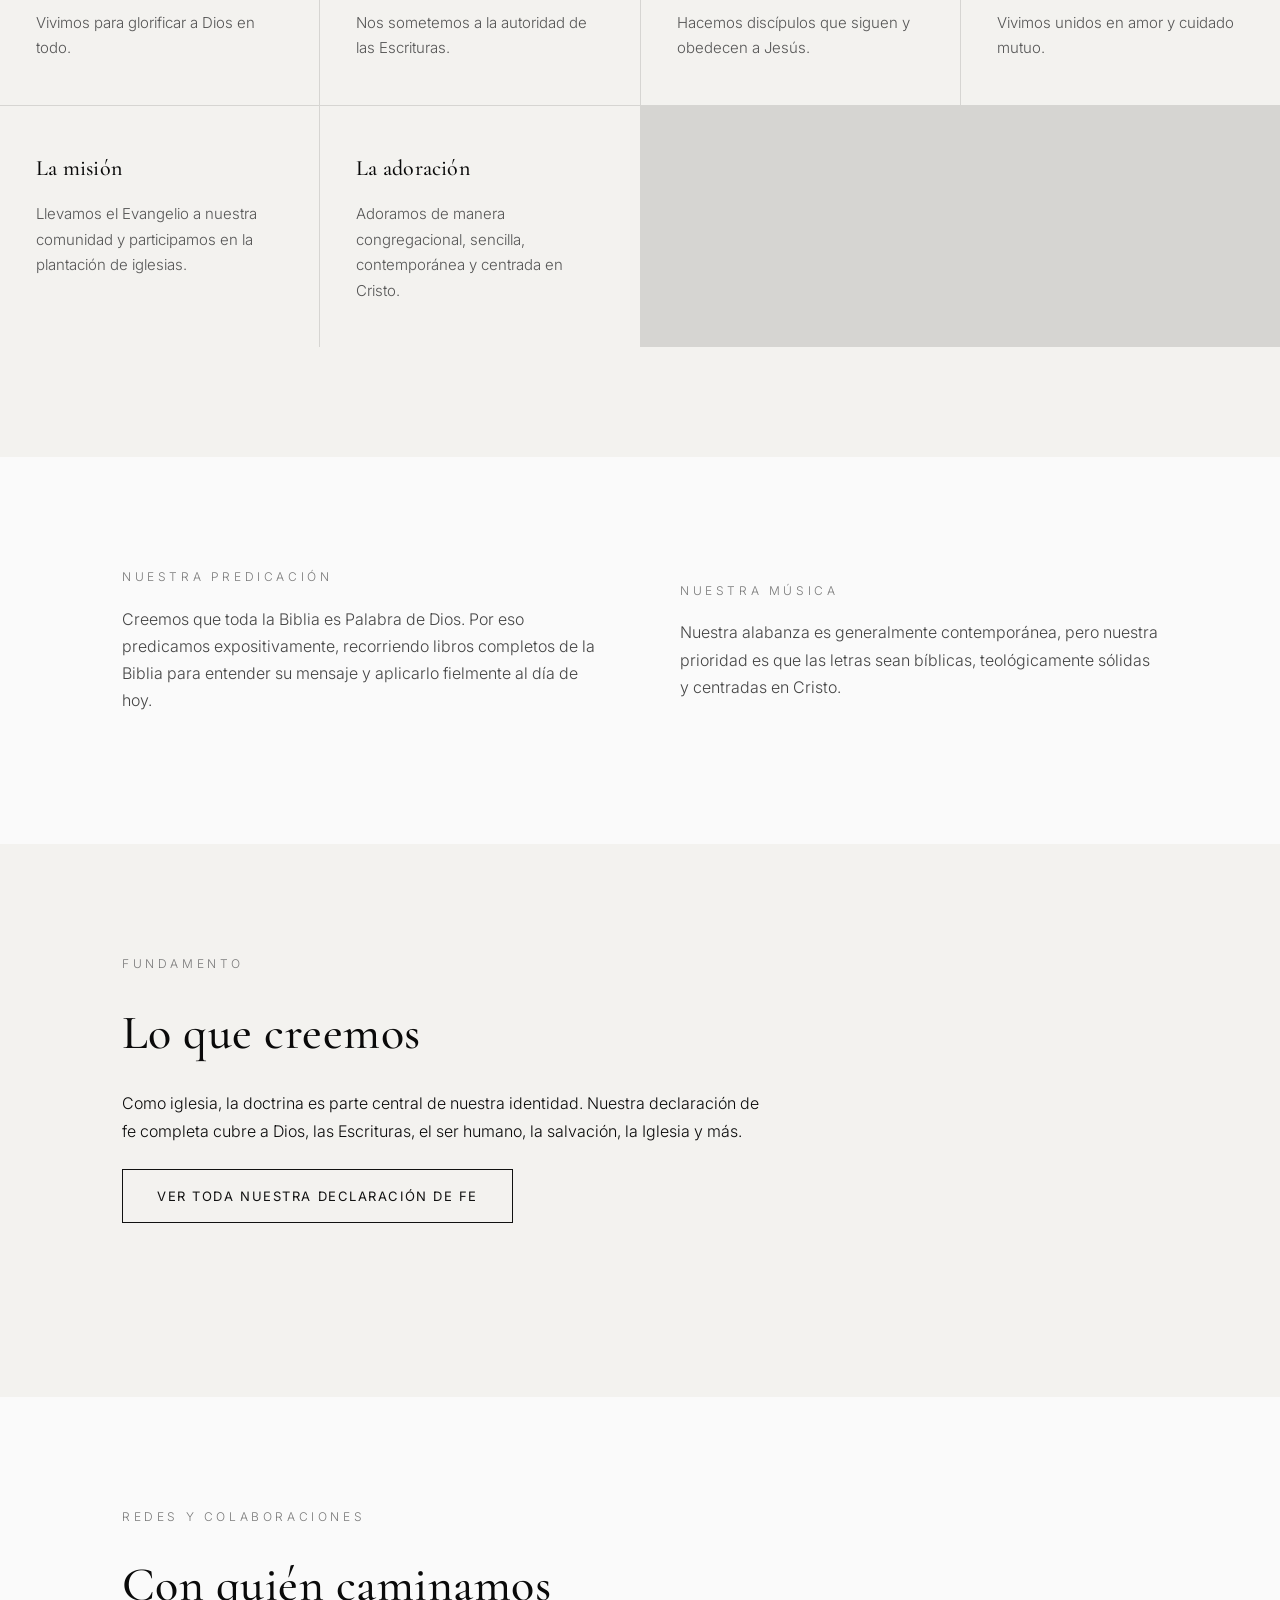
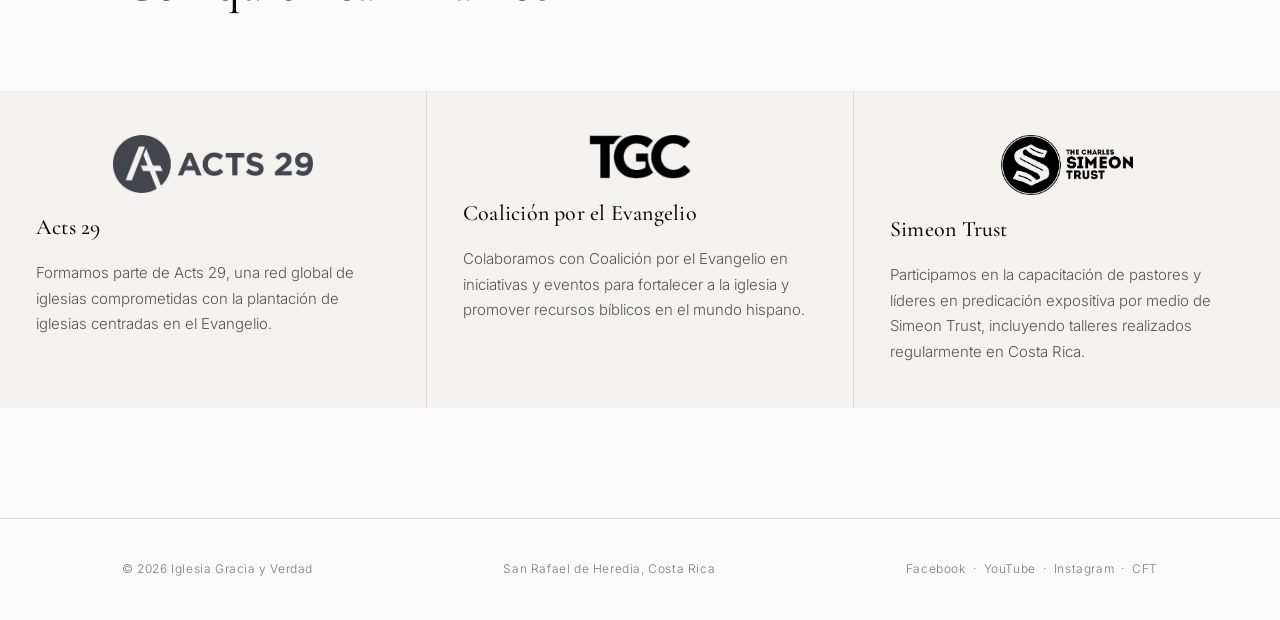
==== commit 50a35b57: "Balance visual size of partner logos to match TGC" ====
--- a/about.html
+++ b/about.html
@@ -218,7 +218,7 @@
   </div>
   <div class="beliefs-grid">
     <div class="belief-card">
-      <img src="acts29-logo.png" alt="Acts 29" style="height:44px;width:auto;display:block;margin:0 auto 16px;">
+      <img src="acts29-logo.png" alt="Acts 29" style="height:58px;width:auto;display:block;margin:0 auto 16px;">
       <h3>Acts 29</h3>
       <p><span data-i18n="es" class="inline">Formamos parte de Acts 29, una red global de iglesias comprometidas con la plantaci&oacute;n de iglesias centradas en el Evangelio.</span><span data-i18n="en" class="inline">We are part of Acts 29, a global network of churches committed to planting gospel-centered churches.</span></p>
     </div>
@@ -228,7 +228,7 @@
       <p><span data-i18n="es" class="inline">Colaboramos con Coalici&oacute;n por el Evangelio en iniciativas y eventos para fortalecer a la iglesia y promover recursos b&iacute;blicos en el mundo hispano.</span><span data-i18n="en" class="inline">We collaborate with Coalici&oacute;n por el Evangelio on initiatives and events that strengthen the church and promote biblical resources across the Spanish-speaking world.</span></p>
     </div>
     <div class="belief-card">
-      <img src="simeon-trust-logo.png" alt="Simeon Trust" style="height:44px;width:auto;display:block;margin:0 auto 16px;">
+      <img src="simeon-trust-logo.png" alt="Simeon Trust" style="height:60px;width:auto;display:block;margin:0 auto 16px;">
       <h3>Simeon Trust</h3>
       <p><span data-i18n="es" class="inline">Participamos en la capacitaci&oacute;n de pastores y l&iacute;deres en predicaci&oacute;n expositiva por medio de Simeon Trust, incluyendo talleres realizados regularmente en Costa Rica.</span><span data-i18n="en" class="inline">We take part in training pastors and leaders in expository preaching through Simeon Trust, including workshops held regularly in Costa Rica.</span></p>
     </div>
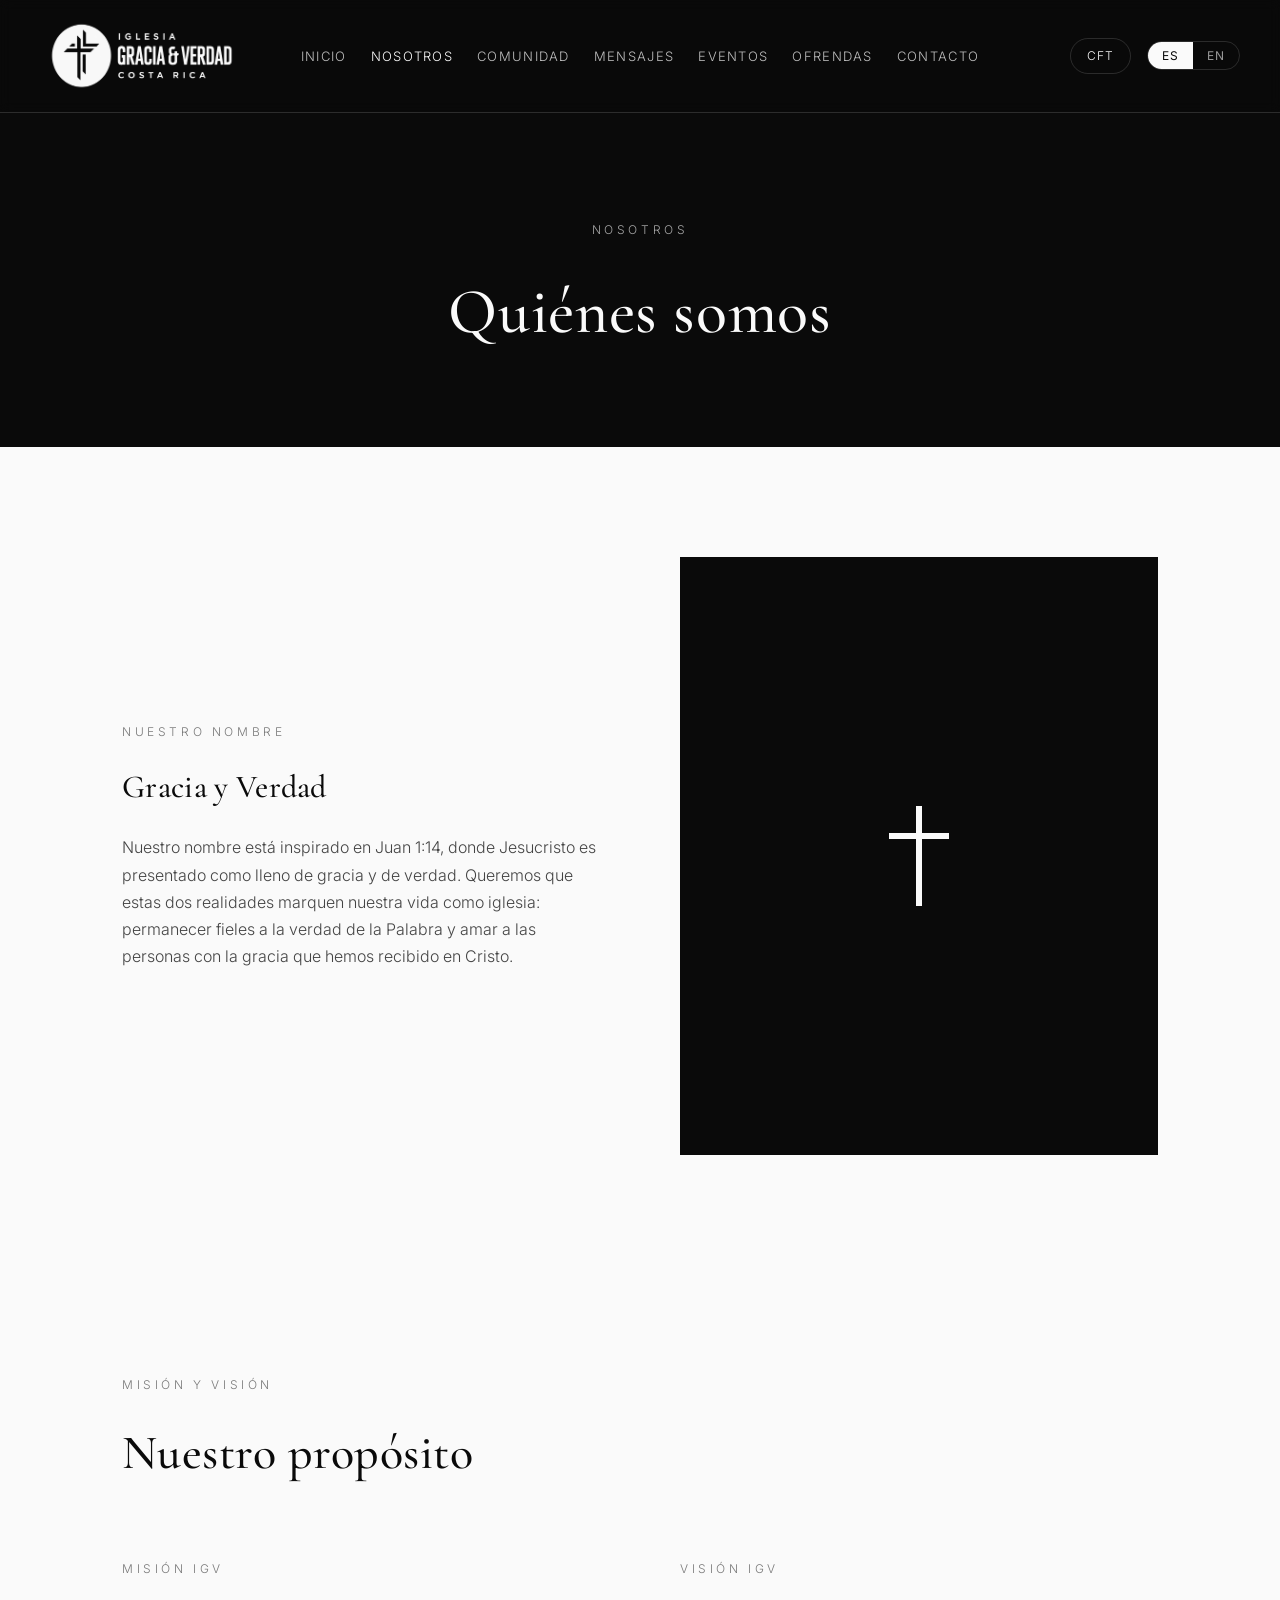
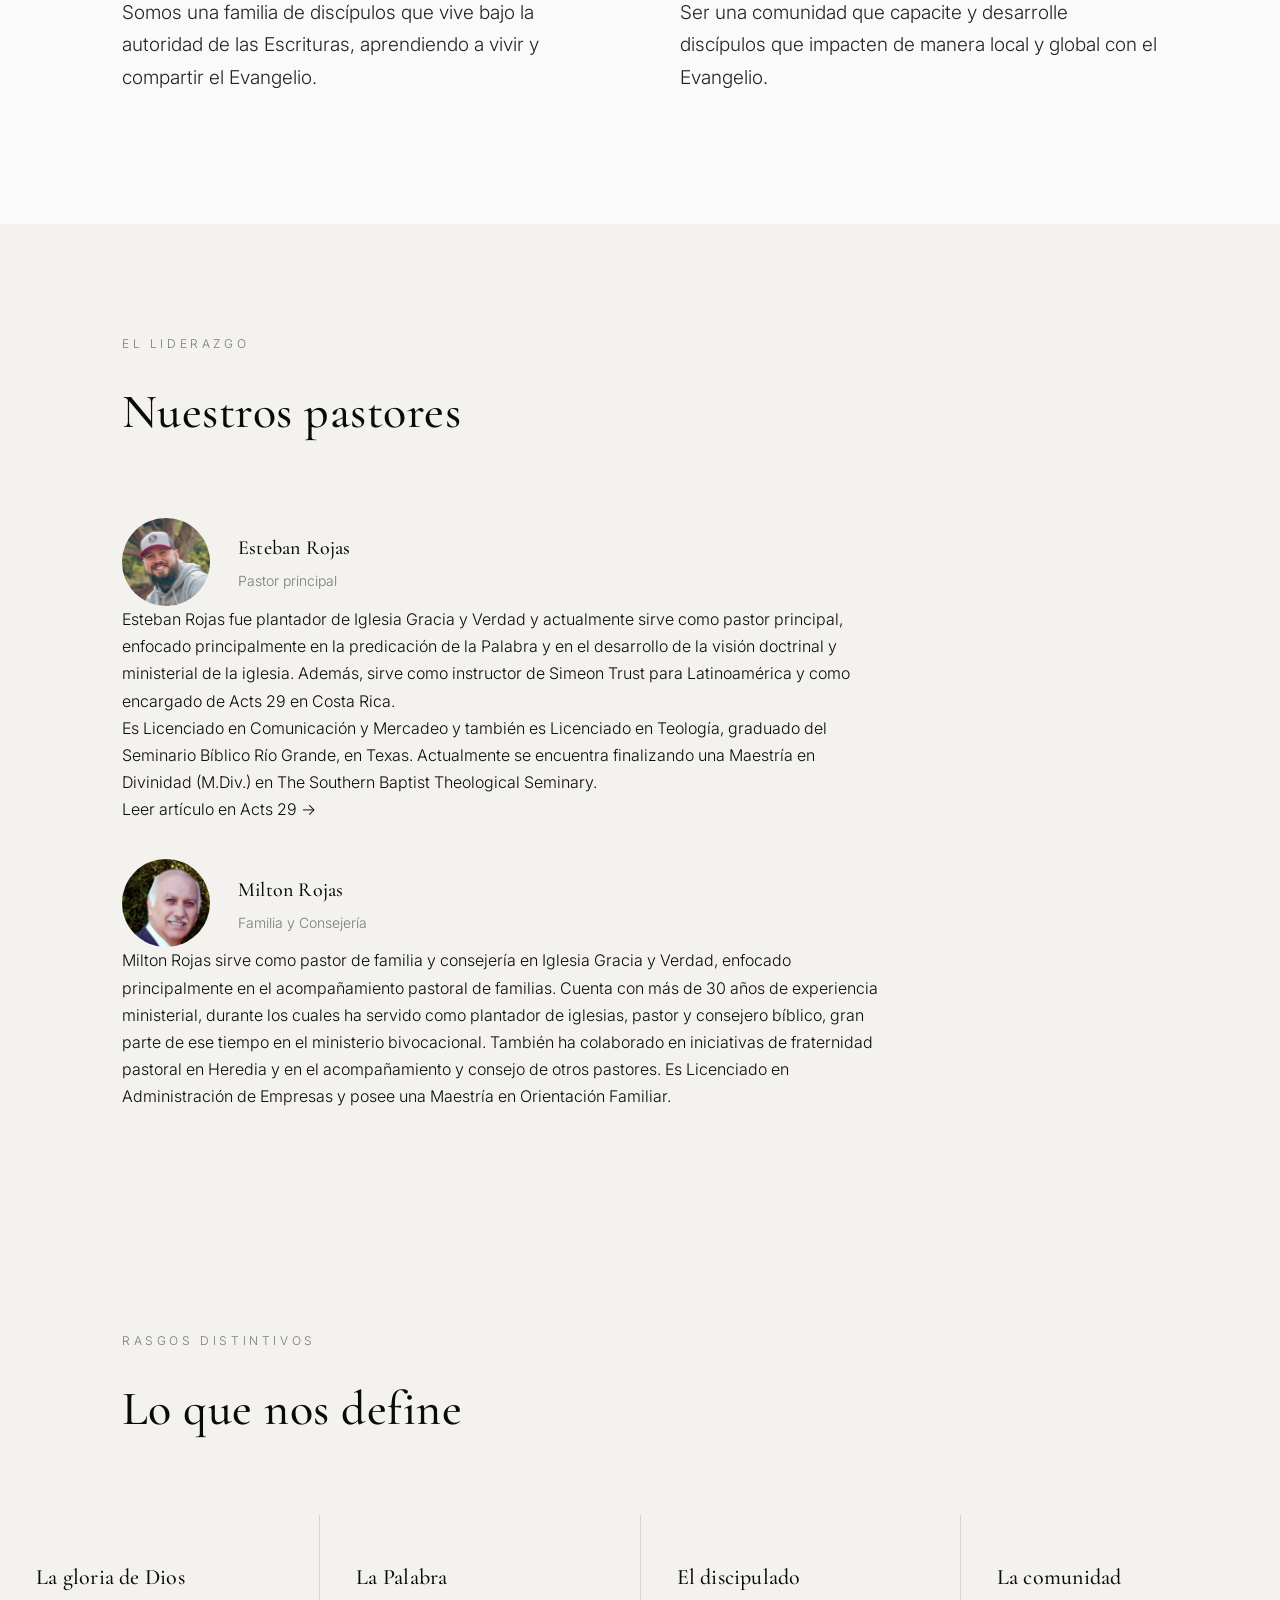
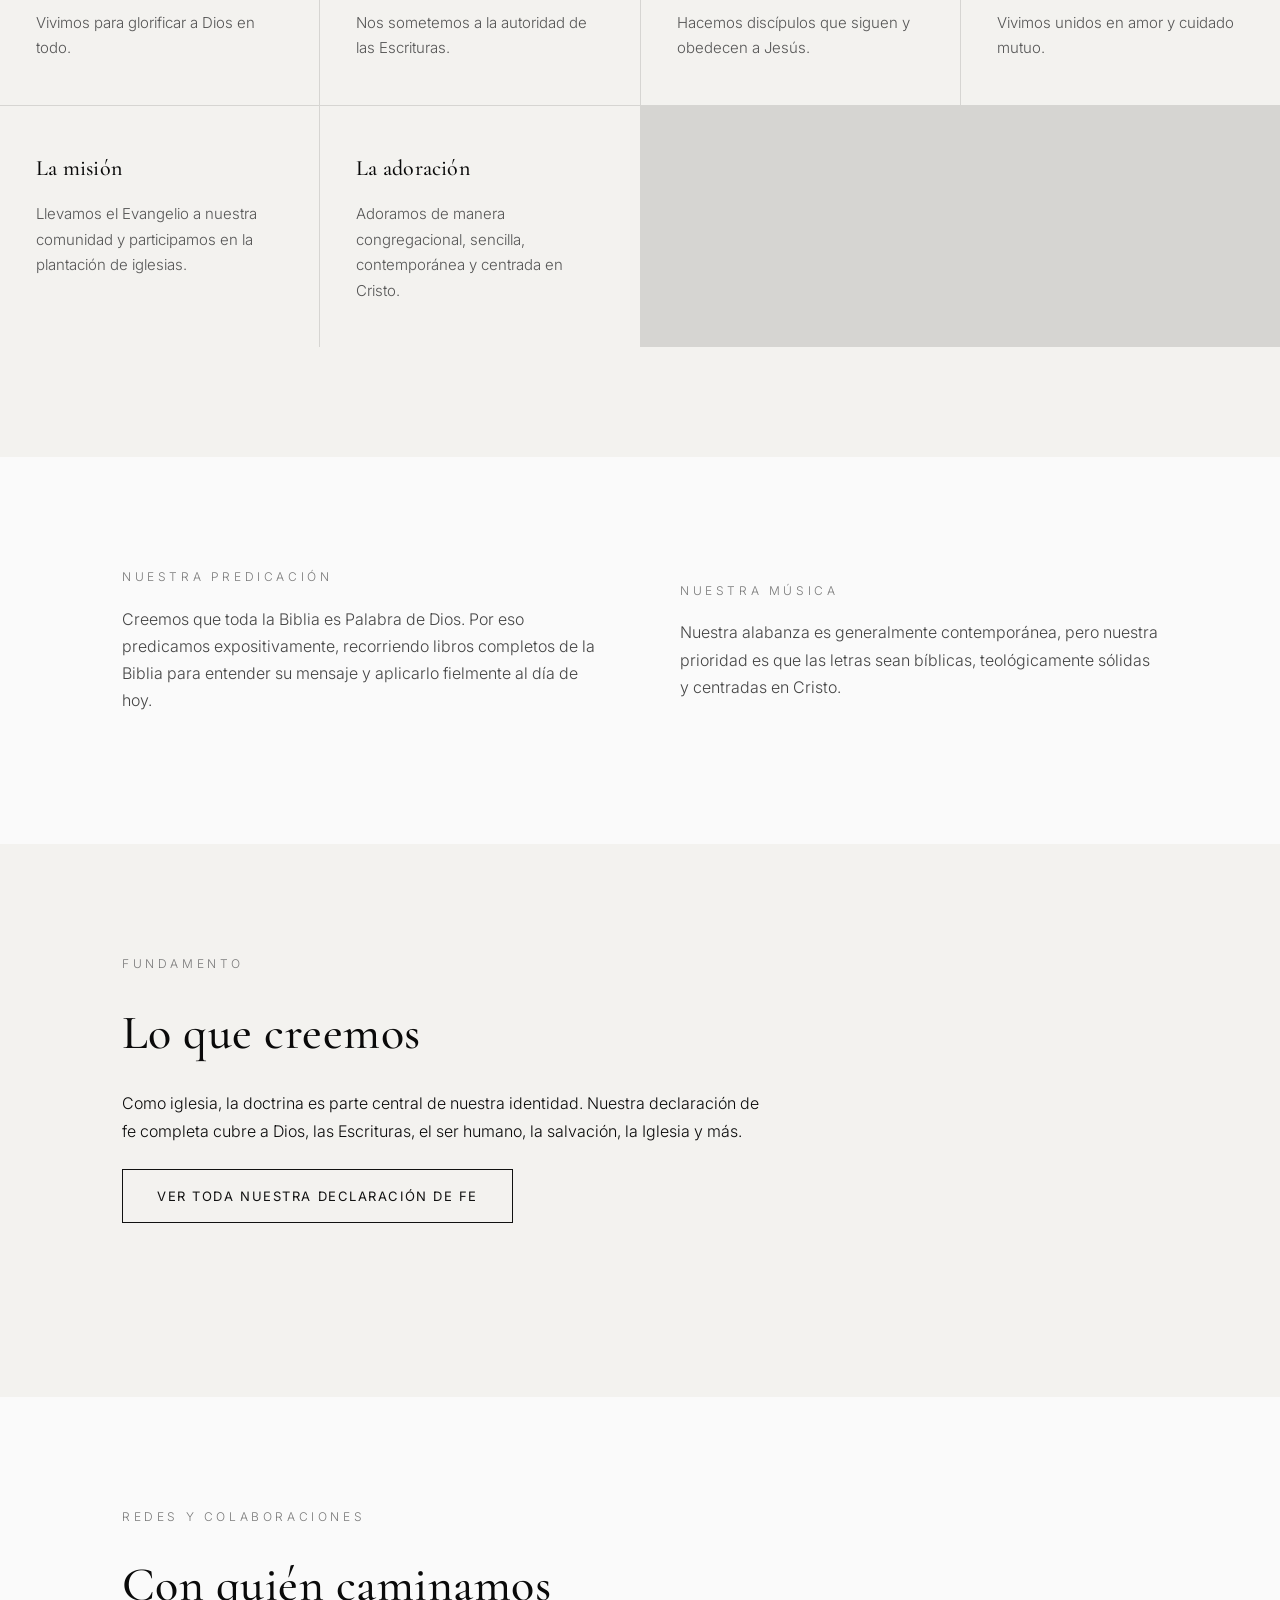
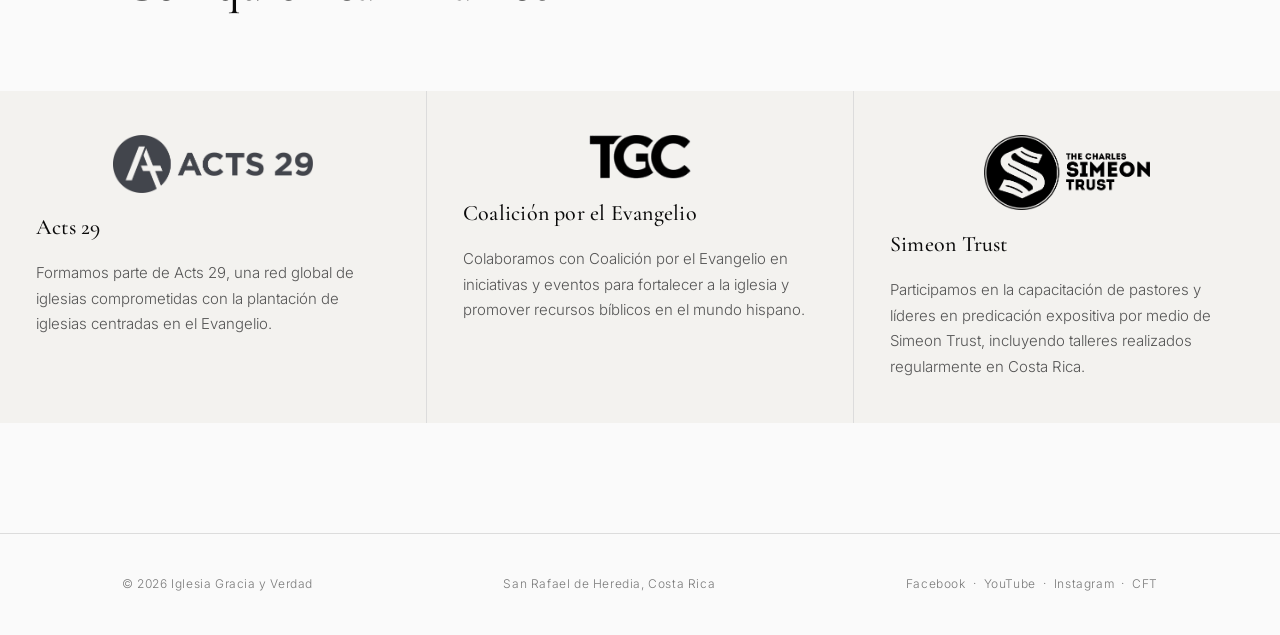
==== commit f9bf14f9: "Increase Simeon Trust logo size by 25%" ====
--- a/about.html
+++ b/about.html
@@ -228,7 +228,7 @@
       <p><span data-i18n="es" class="inline">Colaboramos con Coalici&oacute;n por el Evangelio en iniciativas y eventos para fortalecer a la iglesia y promover recursos b&iacute;blicos en el mundo hispano.</span><span data-i18n="en" class="inline">We collaborate with Coalici&oacute;n por el Evangelio on initiatives and events that strengthen the church and promote biblical resources across the Spanish-speaking world.</span></p>
     </div>
     <div class="belief-card">
-      <img src="simeon-trust-logo.png" alt="Simeon Trust" style="height:60px;width:auto;display:block;margin:0 auto 16px;">
+      <img src="simeon-trust-logo.png" alt="Simeon Trust" style="height:75px;width:auto;display:block;margin:0 auto 16px;">
       <h3>Simeon Trust</h3>
       <p><span data-i18n="es" class="inline">Participamos en la capacitaci&oacute;n de pastores y l&iacute;deres en predicaci&oacute;n expositiva por medio de Simeon Trust, incluyendo talleres realizados regularmente en Costa Rica.</span><span data-i18n="en" class="inline">We take part in training pastors and leaders in expository preaching through Simeon Trust, including workshops held regularly in Costa Rica.</span></p>
     </div>
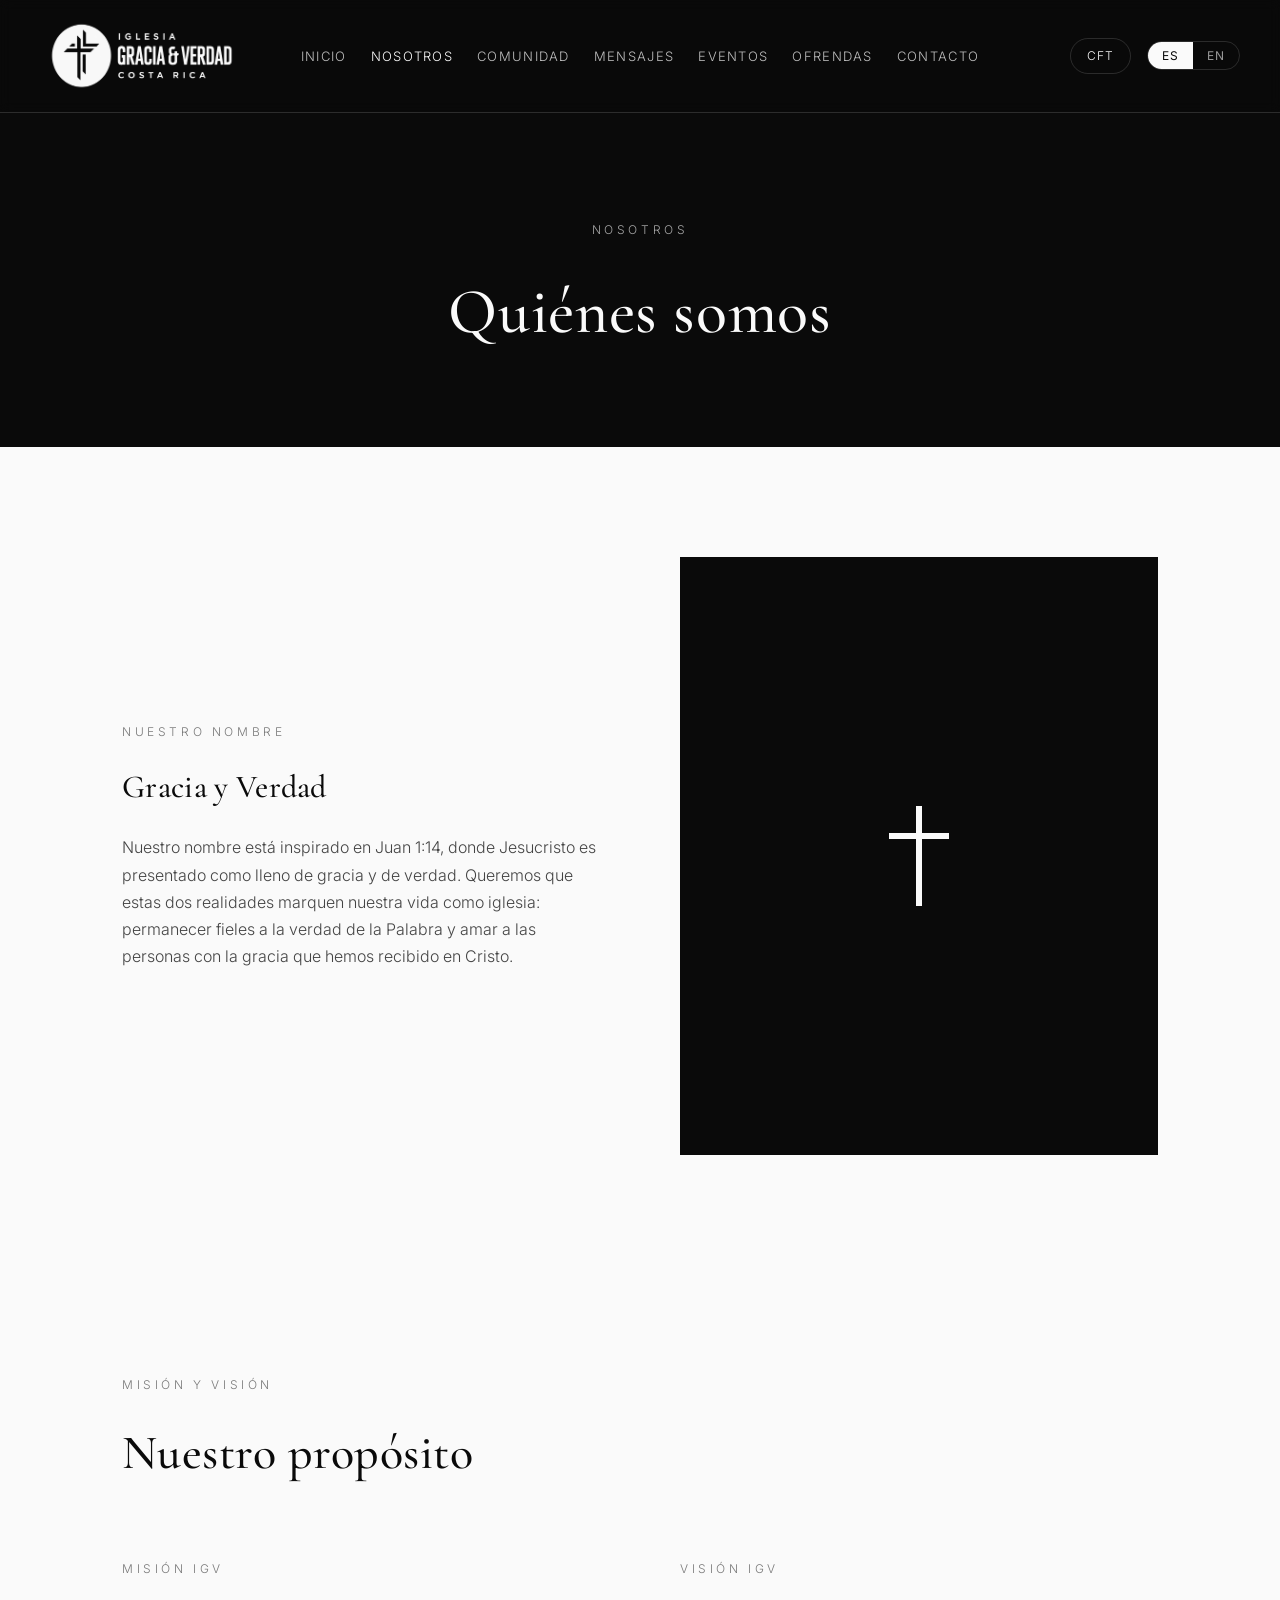
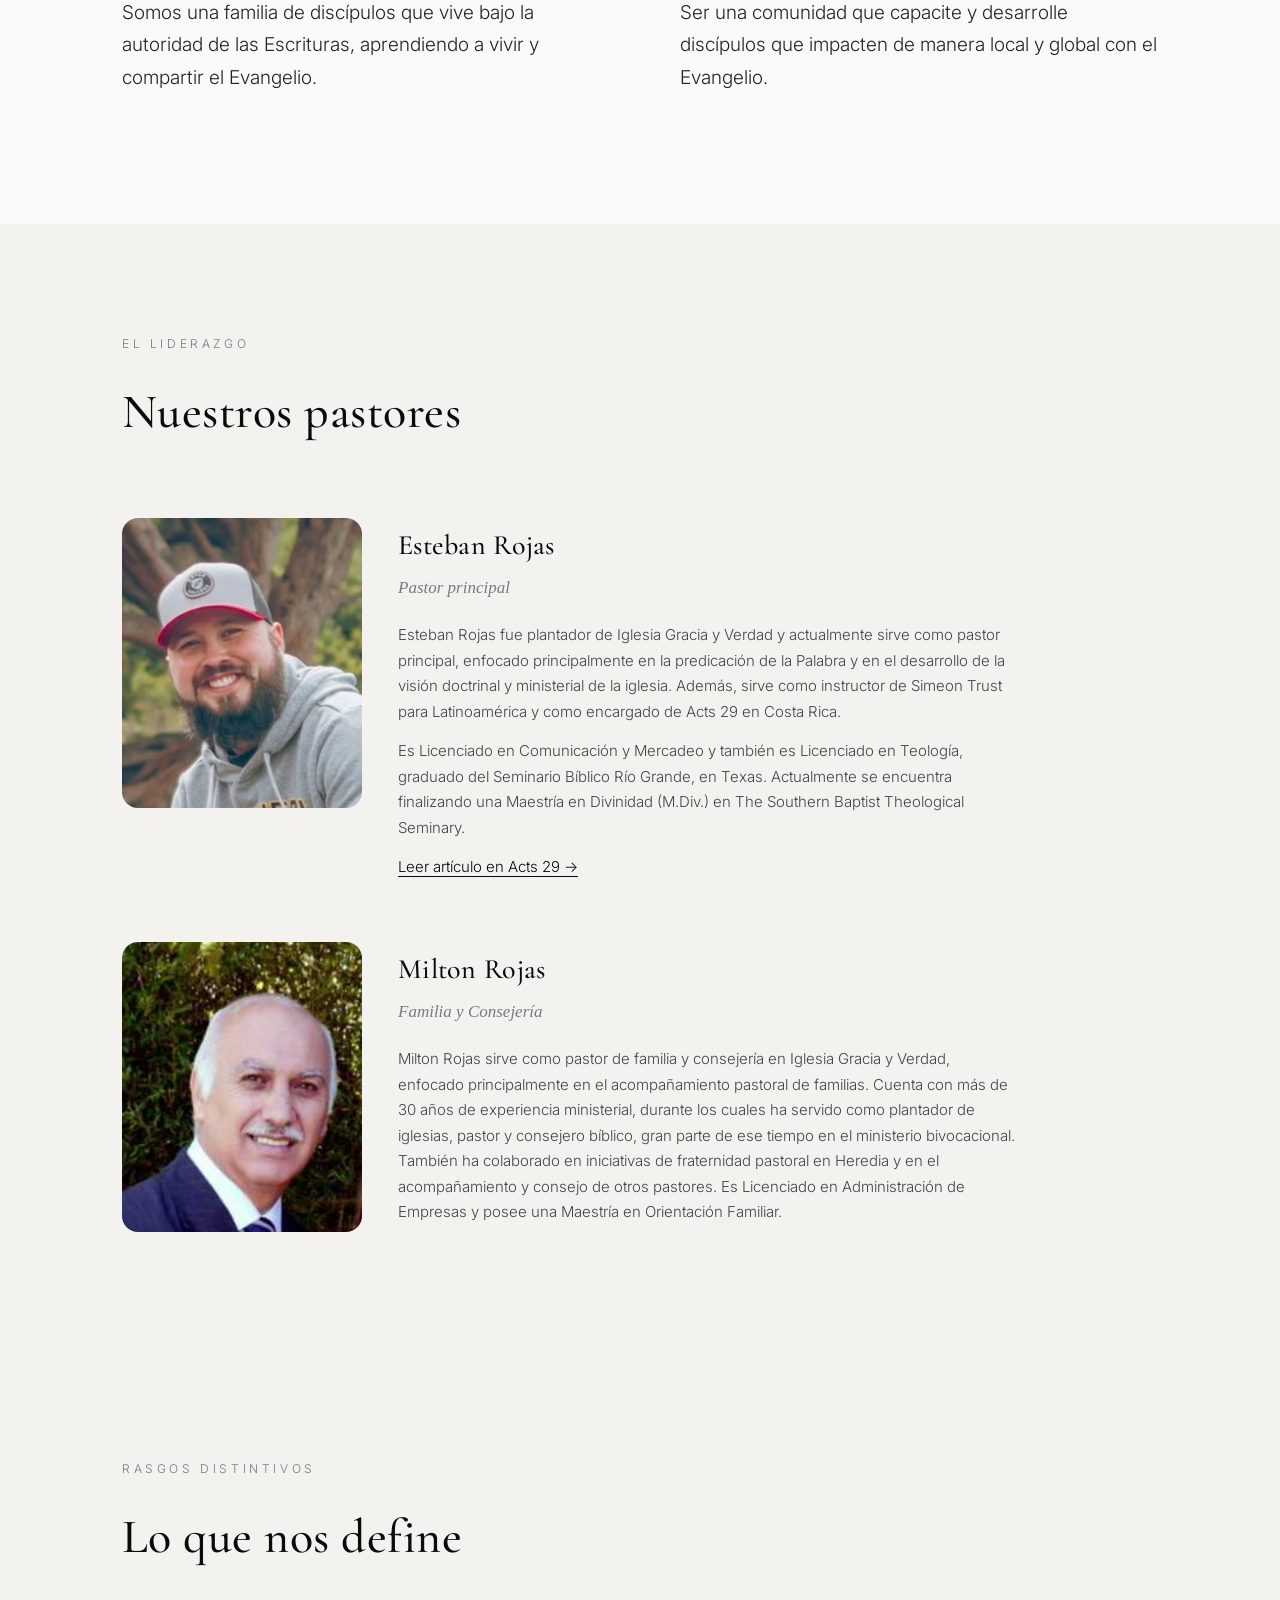
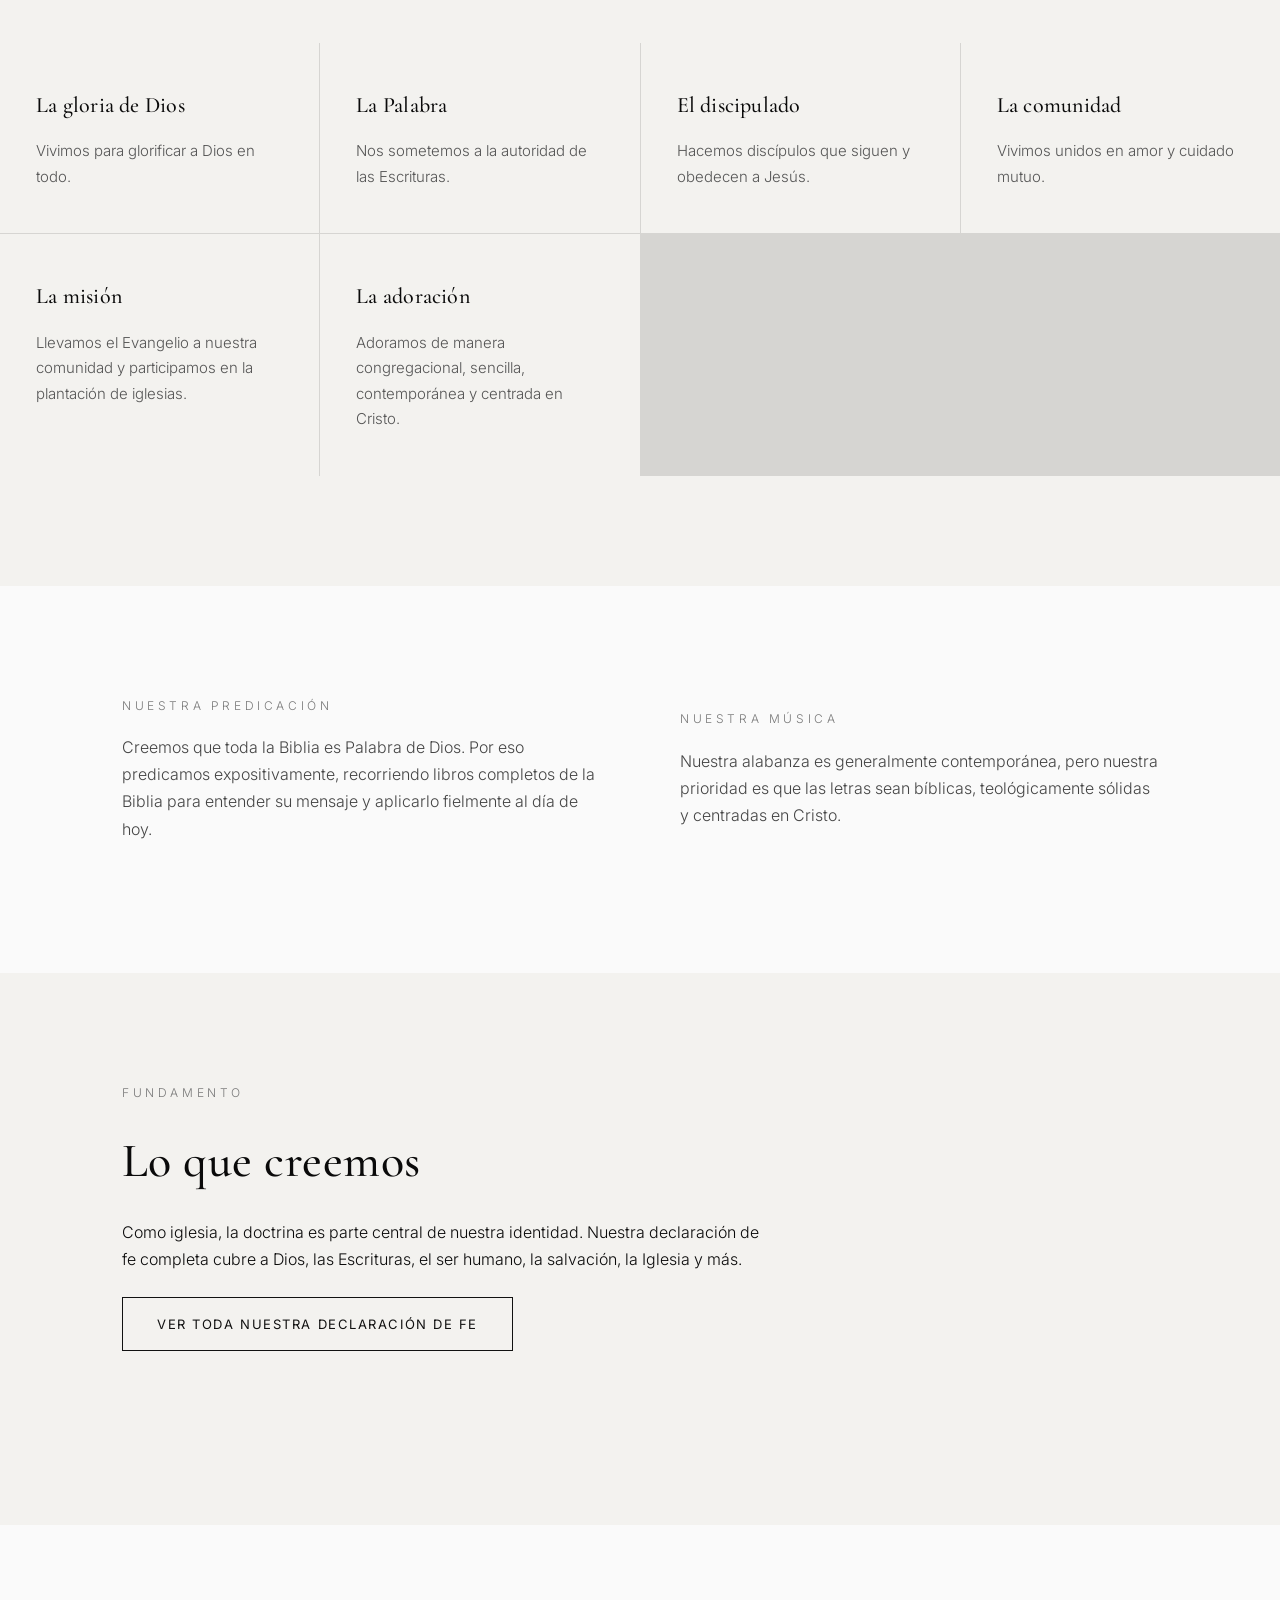
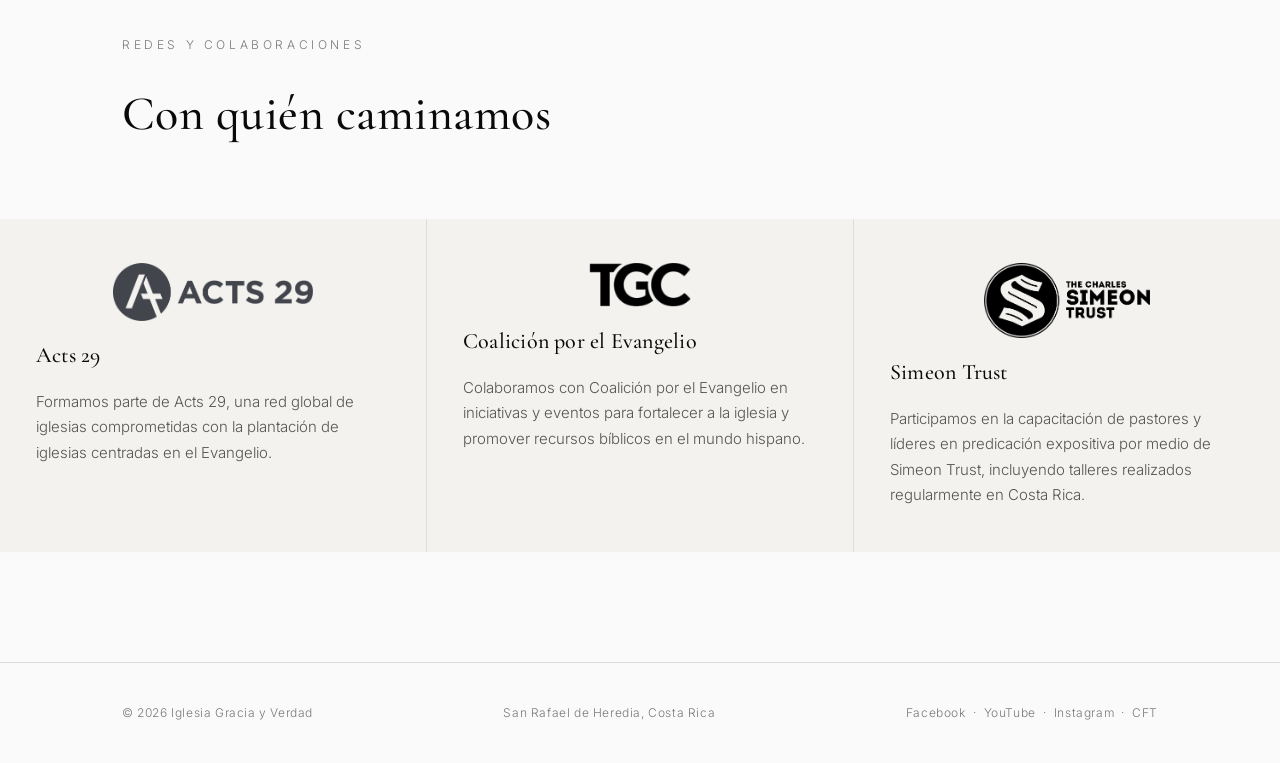
==== commit 7e011996: "Redesign Nuestros pastores section with larger portrait photos, inspired by gcceugene.org/team" ====
--- a/about.html
+++ b/about.html
@@ -100,39 +100,43 @@
       <h2><span data-i18n="es">Nuestros pastores</span><span data-i18n="en">Our Pastors</span></h2>
     </div>
 
-    <div class="leader-card" style="margin-top:36px;">
+    <div class="leader-card">
       <img src="pastor-pic.png" alt="Esteban Rojas" class="photo">
-      <div>
+      <div class="info">
         <h3>Esteban Rojas</h3>
-        <p><span data-i18n="es" class="inline">Pastor principal</span><span data-i18n="en" class="inline">Lead Pastor</span></p>
-      </div>
-    </div>
-    <p style="max-width:760px;">
-      <span data-i18n="es" class="inline">Esteban Rojas fue plantador de Iglesia Gracia y Verdad y actualmente sirve como pastor principal, enfocado principalmente en la predicaci&oacute;n de la Palabra y en el desarrollo de la visi&oacute;n doctrinal y ministerial de la iglesia. Adem&aacute;s, sirve como instructor de Simeon Trust para Latinoam&eacute;rica y como encargado de Acts 29 en Costa Rica.</span>
-      <span data-i18n="en" class="inline">Esteban Rojas planted Iglesia Gracia y Verdad and now serves as its lead pastor, focused primarily on preaching the Word and developing the church's doctrinal and ministerial vision. He also serves as a Simeon Trust instructor for Latin America and as Acts 29's coordinator for Costa Rica.</span>
-    </p>
-    <p style="max-width:760px;">
-      <span data-i18n="es" class="inline">Es Licenciado en Comunicaci&oacute;n y Mercadeo y tambi&eacute;n es Licenciado en Teolog&iacute;a, graduado del Seminario B&iacute;blico R&iacute;o Grande, en Texas. Actualmente se encuentra finalizando una Maestr&iacute;a en Divinidad (M.Div.) en The Southern Baptist Theological Seminary.</span>
-      <span data-i18n="en" class="inline">He holds a degree in Communications and Marketing and a degree in Theology from Seminario B&iacute;blico R&iacute;o Grande in Texas, and is currently completing a Master of Divinity (M.Div.) at The Southern Baptist Theological Seminary.</span>
-    </p>
-    <p style="max-width:760px;">
-      <a href="https://www.acts29.com/network/latin-america/?lang=es" target="_blank" rel="noopener">
-        <span data-i18n="es" class="inline">Leer art&iacute;culo en Acts 29 &rarr;</span>
-        <span data-i18n="en" class="inline">Read the article on Acts 29 &rarr;</span>
-      </a>
-    </p>
-
-    <div class="leader-card" style="margin-top:36px;">
+        <p class="role"><span data-i18n="es" class="inline">Pastor principal</span><span data-i18n="en" class="inline">Lead Pastor</span></p>
+        <div class="bio">
+          <p>
+            <span data-i18n="es" class="inline">Esteban Rojas fue plantador de Iglesia Gracia y Verdad y actualmente sirve como pastor principal, enfocado principalmente en la predicaci&oacute;n de la Palabra y en el desarrollo de la visi&oacute;n doctrinal y ministerial de la iglesia. Adem&aacute;s, sirve como instructor de Simeon Trust para Latinoam&eacute;rica y como encargado de Acts 29 en Costa Rica.</span>
+            <span data-i18n="en" class="inline">Esteban Rojas planted Iglesia Gracia y Verdad and now serves as its lead pastor, focused primarily on preaching the Word and developing the church's doctrinal and ministerial vision. He also serves as a Simeon Trust instructor for Latin America and as Acts 29's coordinator for Costa Rica.</span>
+          </p>
+          <p>
+            <span data-i18n="es" class="inline">Es Licenciado en Comunicaci&oacute;n y Mercadeo y tambi&eacute;n es Licenciado en Teolog&iacute;a, graduado del Seminario B&iacute;blico R&iacute;o Grande, en Texas. Actualmente se encuentra finalizando una Maestr&iacute;a en Divinidad (M.Div.) en The Southern Baptist Theological Seminary.</span>
+            <span data-i18n="en" class="inline">He holds a degree in Communications and Marketing and a degree in Theology from Seminario B&iacute;blico R&iacute;o Grande in Texas, and is currently completing a Master of Divinity (M.Div.) at The Southern Baptist Theological Seminary.</span>
+          </p>
+          <p>
+            <a href="https://www.acts29.com/network/latin-america/?lang=es" target="_blank" rel="noopener">
+              <span data-i18n="es" class="inline">Leer art&iacute;culo en Acts 29 &rarr;</span>
+              <span data-i18n="en" class="inline">Read the article on Acts 29 &rarr;</span>
+            </a>
+          </p>
+        </div>
+      </div>
+    </div>
+
+    <div class="leader-card">
       <img src="elder-pastor.png" alt="Milton Rojas" class="photo">
-      <div>
+      <div class="info">
         <h3>Milton Rojas</h3>
-        <p><span data-i18n="es" class="inline">Familia y Consejer&iacute;a</span><span data-i18n="en" class="inline">Family &amp; Counseling</span></p>
-      </div>
-    </div>
-    <p style="max-width:760px;">
-      <span data-i18n="es" class="inline">Milton Rojas sirve como pastor de familia y consejer&iacute;a en Iglesia Gracia y Verdad, enfocado principalmente en el acompa&ntilde;amiento pastoral de familias. Cuenta con m&aacute;s de 30 a&ntilde;os de experiencia ministerial, durante los cuales ha servido como plantador de iglesias, pastor y consejero b&iacute;blico, gran parte de ese tiempo en el ministerio bivocacional. Tambi&eacute;n ha colaborado en iniciativas de fraternidad pastoral en Heredia y en el acompa&ntilde;amiento y consejo de otros pastores. Es Licenciado en Administraci&oacute;n de Empresas y posee una Maestr&iacute;a en Orientaci&oacute;n Familiar.</span>
-      <span data-i18n="en" class="inline">Milton Rojas serves as pastor of family ministry and counseling at Iglesia Gracia y Verdad, focused primarily on the pastoral care of families. He brings more than 30 years of ministry experience, having served as a church planter, pastor, and biblical counselor, much of it in bivocational ministry. He has also taken part in pastoral fellowship initiatives in Heredia and in mentoring and counseling other pastors. He holds a degree in Business Administration and a Master's degree in Family Counseling.</span>
-    </p>
+        <p class="role"><span data-i18n="es" class="inline">Familia y Consejer&iacute;a</span><span data-i18n="en" class="inline">Family &amp; Counseling</span></p>
+        <div class="bio">
+          <p>
+            <span data-i18n="es" class="inline">Milton Rojas sirve como pastor de familia y consejer&iacute;a en Iglesia Gracia y Verdad, enfocado principalmente en el acompa&ntilde;amiento pastoral de familias. Cuenta con m&aacute;s de 30 a&ntilde;os de experiencia ministerial, durante los cuales ha servido como plantador de iglesias, pastor y consejero b&iacute;blico, gran parte de ese tiempo en el ministerio bivocacional. Tambi&eacute;n ha colaborado en iniciativas de fraternidad pastoral en Heredia y en el acompa&ntilde;amiento y consejo de otros pastores. Es Licenciado en Administraci&oacute;n de Empresas y posee una Maestr&iacute;a en Orientaci&oacute;n Familiar.</span>
+            <span data-i18n="en" class="inline">Milton Rojas serves as pastor of family ministry and counseling at Iglesia Gracia y Verdad, focused primarily on the pastoral care of families. He brings more than 30 years of ministry experience, having served as a church planter, pastor, and biblical counselor, much of it in bivocational ministry. He has also taken part in pastoral fellowship initiatives in Heredia and in mentoring and counseling other pastors. He holds a degree in Business Administration and a Master's degree in Family Counseling.</span>
+          </p>
+        </div>
+      </div>
+    </div>
   </div>
 </section>
 
--- a/style.css
+++ b/style.css
@@ -108,9 +108,9 @@
   .info-grid .item .num{font-size:28px;}
 
   /* Leader card */
-  .leader-card{gap:16px;margin-top:28px;}
-  .leader-card .photo{width:72px;height:72px;}
-  .leader-card h3{font-size:18px;}
+  .leader-card{flex-direction:column;gap:20px;margin-top:32px;}
+  .leader-card .photo{width:100%;height:auto;aspect-ratio:4/5;}
+  .leader-card h3{font-size:22px;}
 
   /* Event row */
   .event-row{grid-template-columns:60px 1fr;gap:16px;padding:20px 0;}
@@ -182,10 +182,13 @@
 .about-grid p{color:#444;margin-bottom:20px;font-size:16px;}
 
 /* Leader card */
-.leader-card{display:flex;gap:28px;align-items:center;margin-top:40px;}
-.leader-card .photo{width:88px;height:88px;border-radius:50%;background:#111;flex-shrink:0;object-fit:cover;}
-.leader-card h3{font-size:20px;margin-bottom:4px;}
-.leader-card p{font-size:14px;color:var(--gray);margin:0;}
+.leader-card{display:flex;gap:36px;align-items:flex-start;margin-top:48px;}
+.leader-card .photo{width:240px;height:290px;border-radius:16px;background:#111;flex-shrink:0;object-fit:cover;}
+.leader-card .info{padding-top:4px;}
+.leader-card h3{font-size:28px;margin-bottom:4px;}
+.leader-card .role{font-family:'Cormorant Garamond',serif;font-style:italic;font-size:17px;color:var(--gray);margin:0 0 20px;}
+.leader-card .bio p{font-size:15px;color:#444;margin-bottom:14px;max-width:620px;}
+.leader-card .bio a{color:var(--black);border-bottom:1px solid var(--black);}
 
 /* Beliefs */
 .beliefs-grid{display:grid;grid-template-columns:repeat(3,1fr);gap:1px;background:var(--line-dark);}
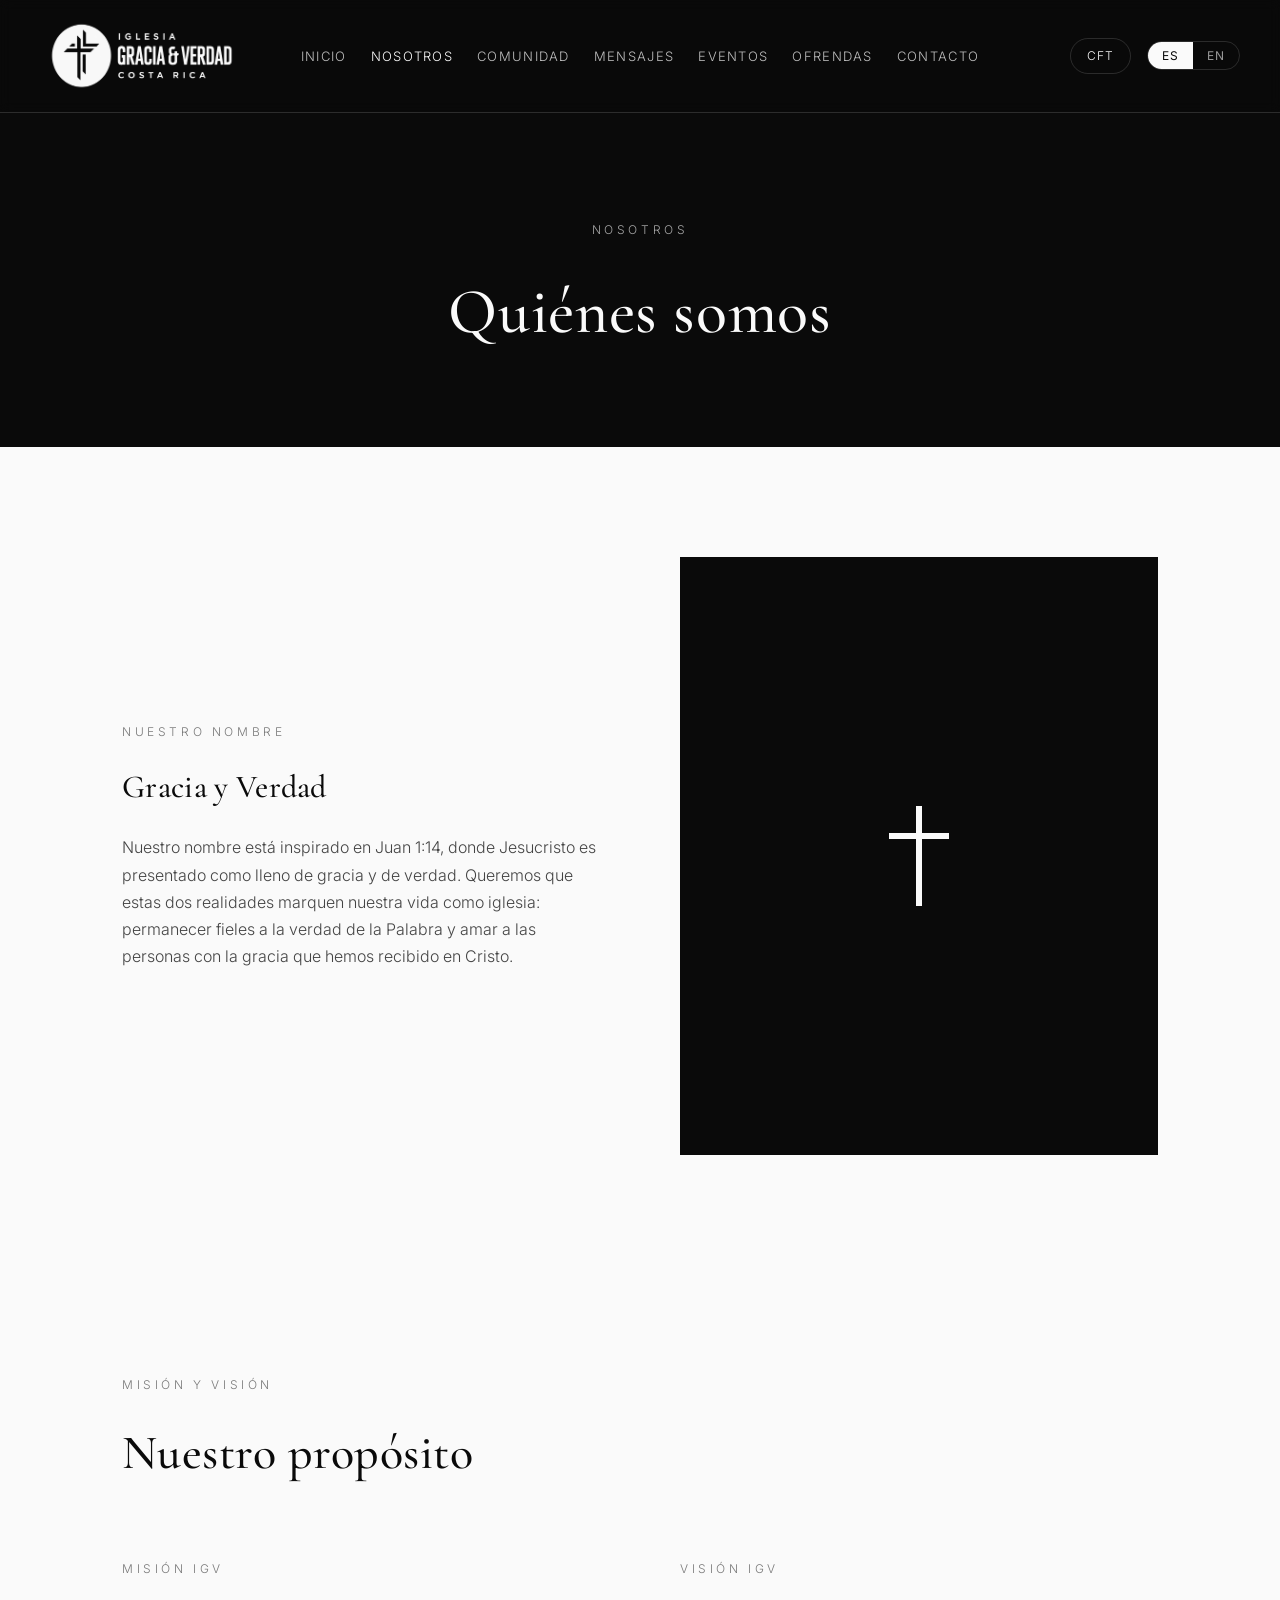
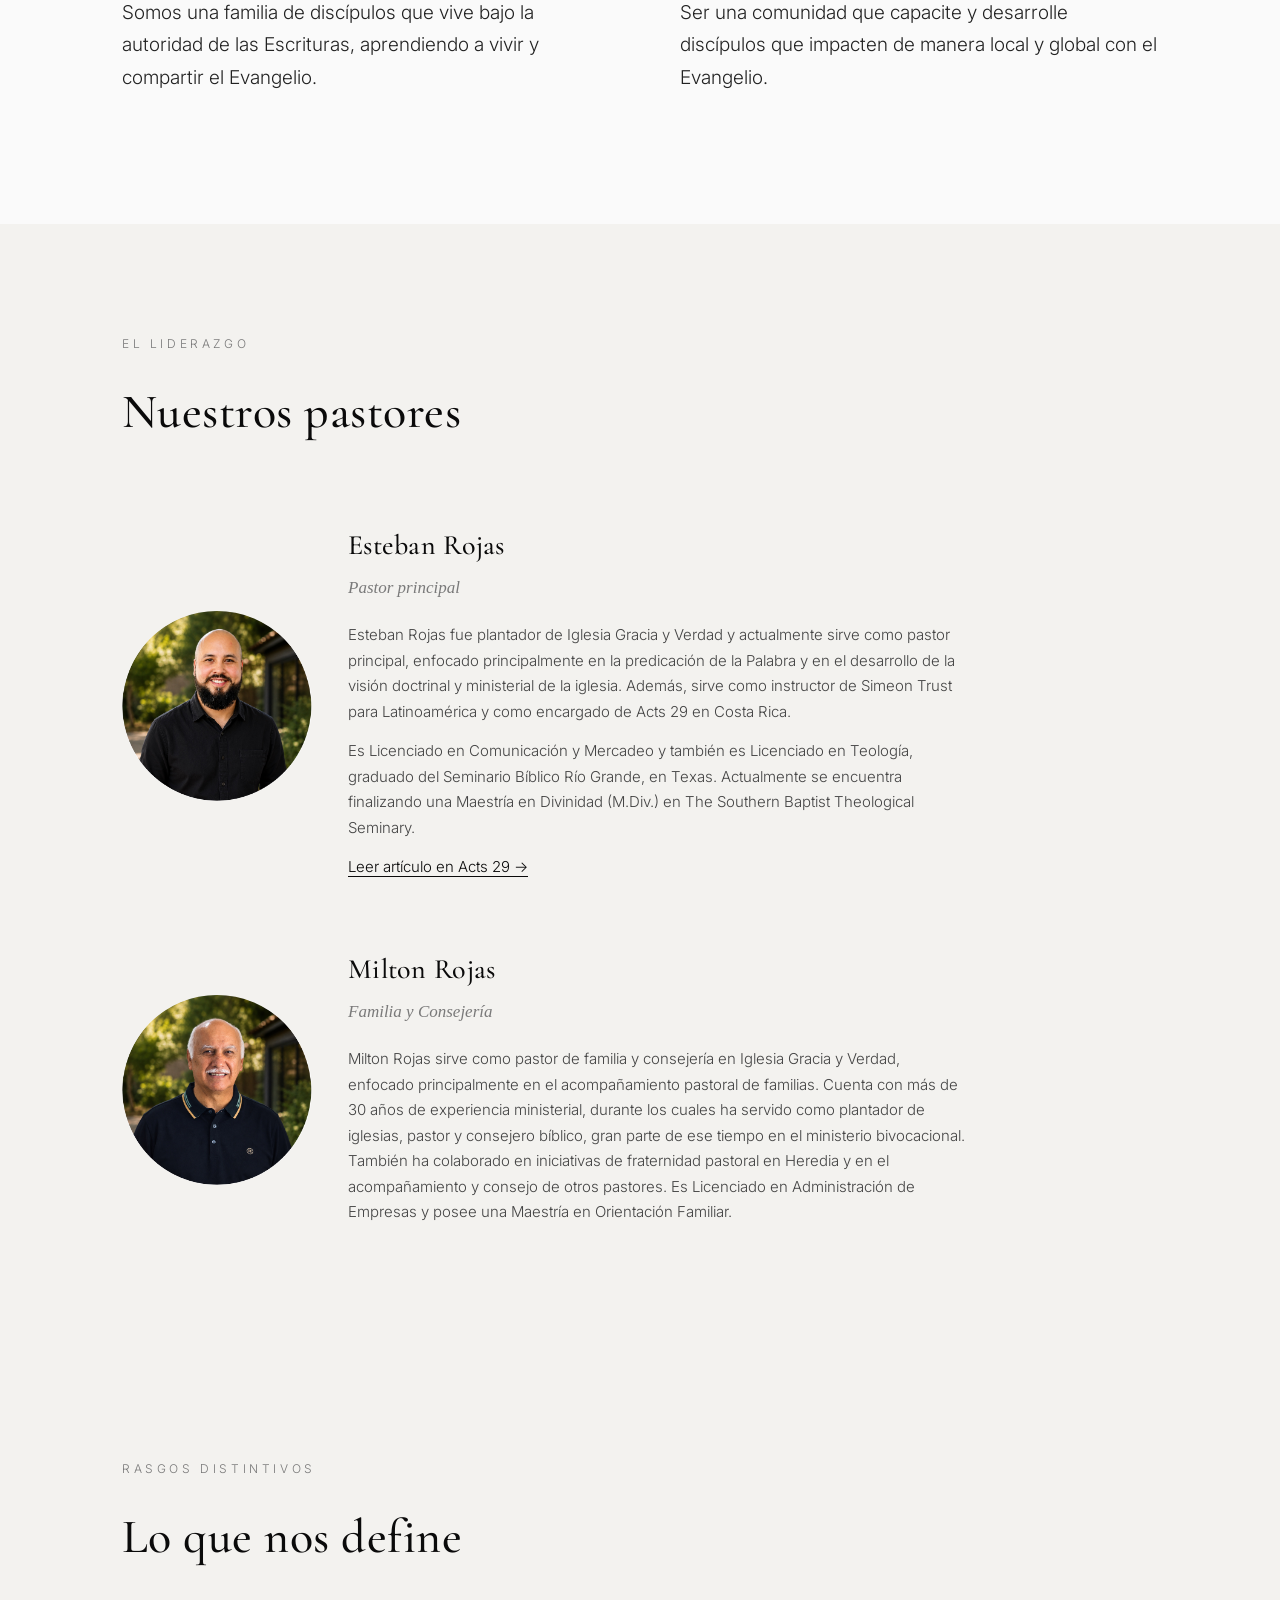
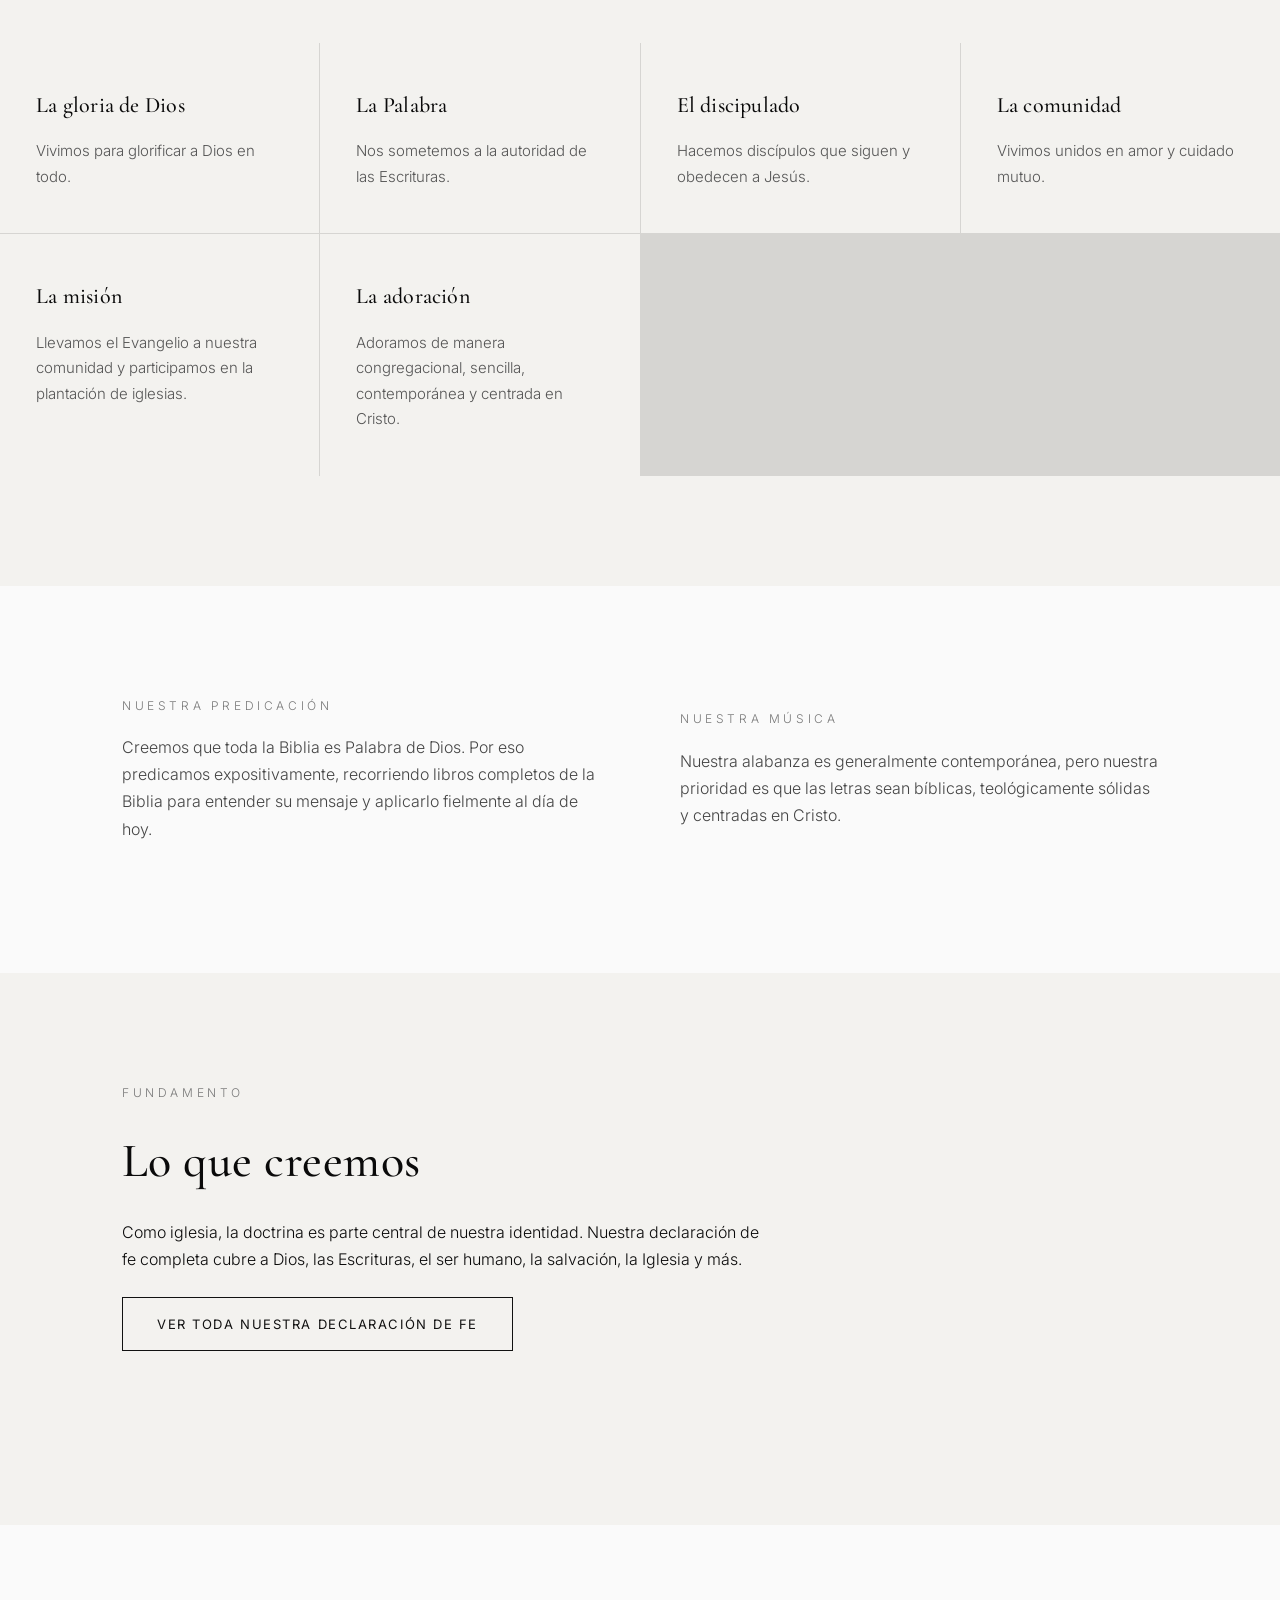
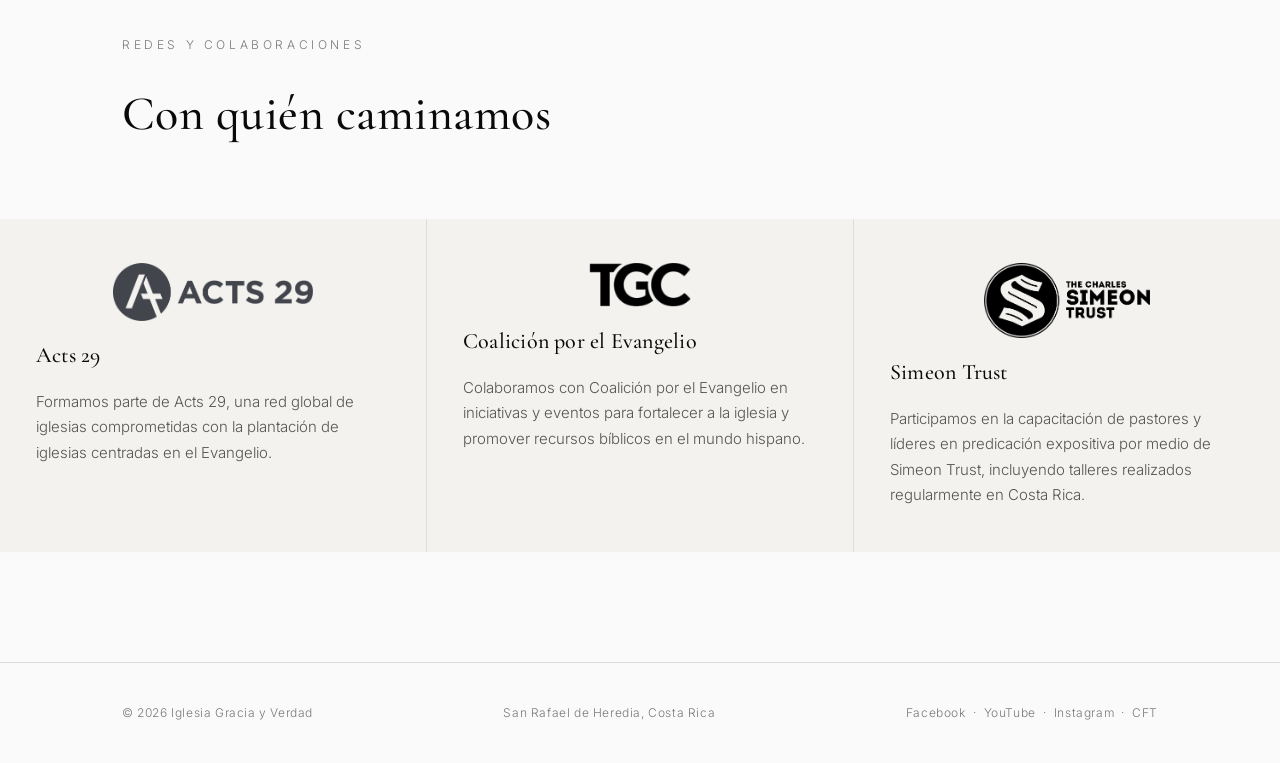
==== commit b9e8c8c4: "Update pastor photos and enlarge circular portraits in Nuestros pastores" ====
--- a/about.html
+++ b/about.html
@@ -101,7 +101,7 @@
     </div>
 
     <div class="leader-card">
-      <img src="pastor-pic.png" alt="Esteban Rojas" class="photo">
+      <img src="esteban_new.jpeg" alt="Esteban Rojas" class="photo">
       <div class="info">
         <h3>Esteban Rojas</h3>
         <p class="role"><span data-i18n="es" class="inline">Pastor principal</span><span data-i18n="en" class="inline">Lead Pastor</span></p>
@@ -125,7 +125,7 @@
     </div>
 
     <div class="leader-card">
-      <img src="elder-pastor.png" alt="Milton Rojas" class="photo">
+      <img src="Milton_new.jpeg" alt="Milton Rojas" class="photo">
       <div class="info">
         <h3>Milton Rojas</h3>
         <p class="role"><span data-i18n="es" class="inline">Familia y Consejer&iacute;a</span><span data-i18n="en" class="inline">Family &amp; Counseling</span></p>
--- a/style.css
+++ b/style.css
@@ -108,8 +108,8 @@
   .info-grid .item .num{font-size:28px;}
 
   /* Leader card */
-  .leader-card{flex-direction:column;gap:20px;margin-top:32px;}
-  .leader-card .photo{width:100%;height:auto;aspect-ratio:4/5;}
+  .leader-card{flex-direction:column;align-items:flex-start;gap:20px;margin-top:32px;}
+  .leader-card .photo{width:140px;height:140px;}
   .leader-card h3{font-size:22px;}
 
   /* Event row */
@@ -182,8 +182,8 @@
 .about-grid p{color:#444;margin-bottom:20px;font-size:16px;}
 
 /* Leader card */
-.leader-card{display:flex;gap:36px;align-items:flex-start;margin-top:48px;}
-.leader-card .photo{width:240px;height:290px;border-radius:16px;background:#111;flex-shrink:0;object-fit:cover;}
+.leader-card{display:flex;gap:36px;align-items:center;margin-top:48px;}
+.leader-card .photo{width:190px;height:190px;border-radius:50%;background:#111;flex-shrink:0;object-fit:cover;}
 .leader-card .info{padding-top:4px;}
 .leader-card h3{font-size:28px;margin-bottom:4px;}
 .leader-card .role{font-family:'Cormorant Garamond',serif;font-style:italic;font-size:17px;color:var(--gray);margin:0 0 20px;}
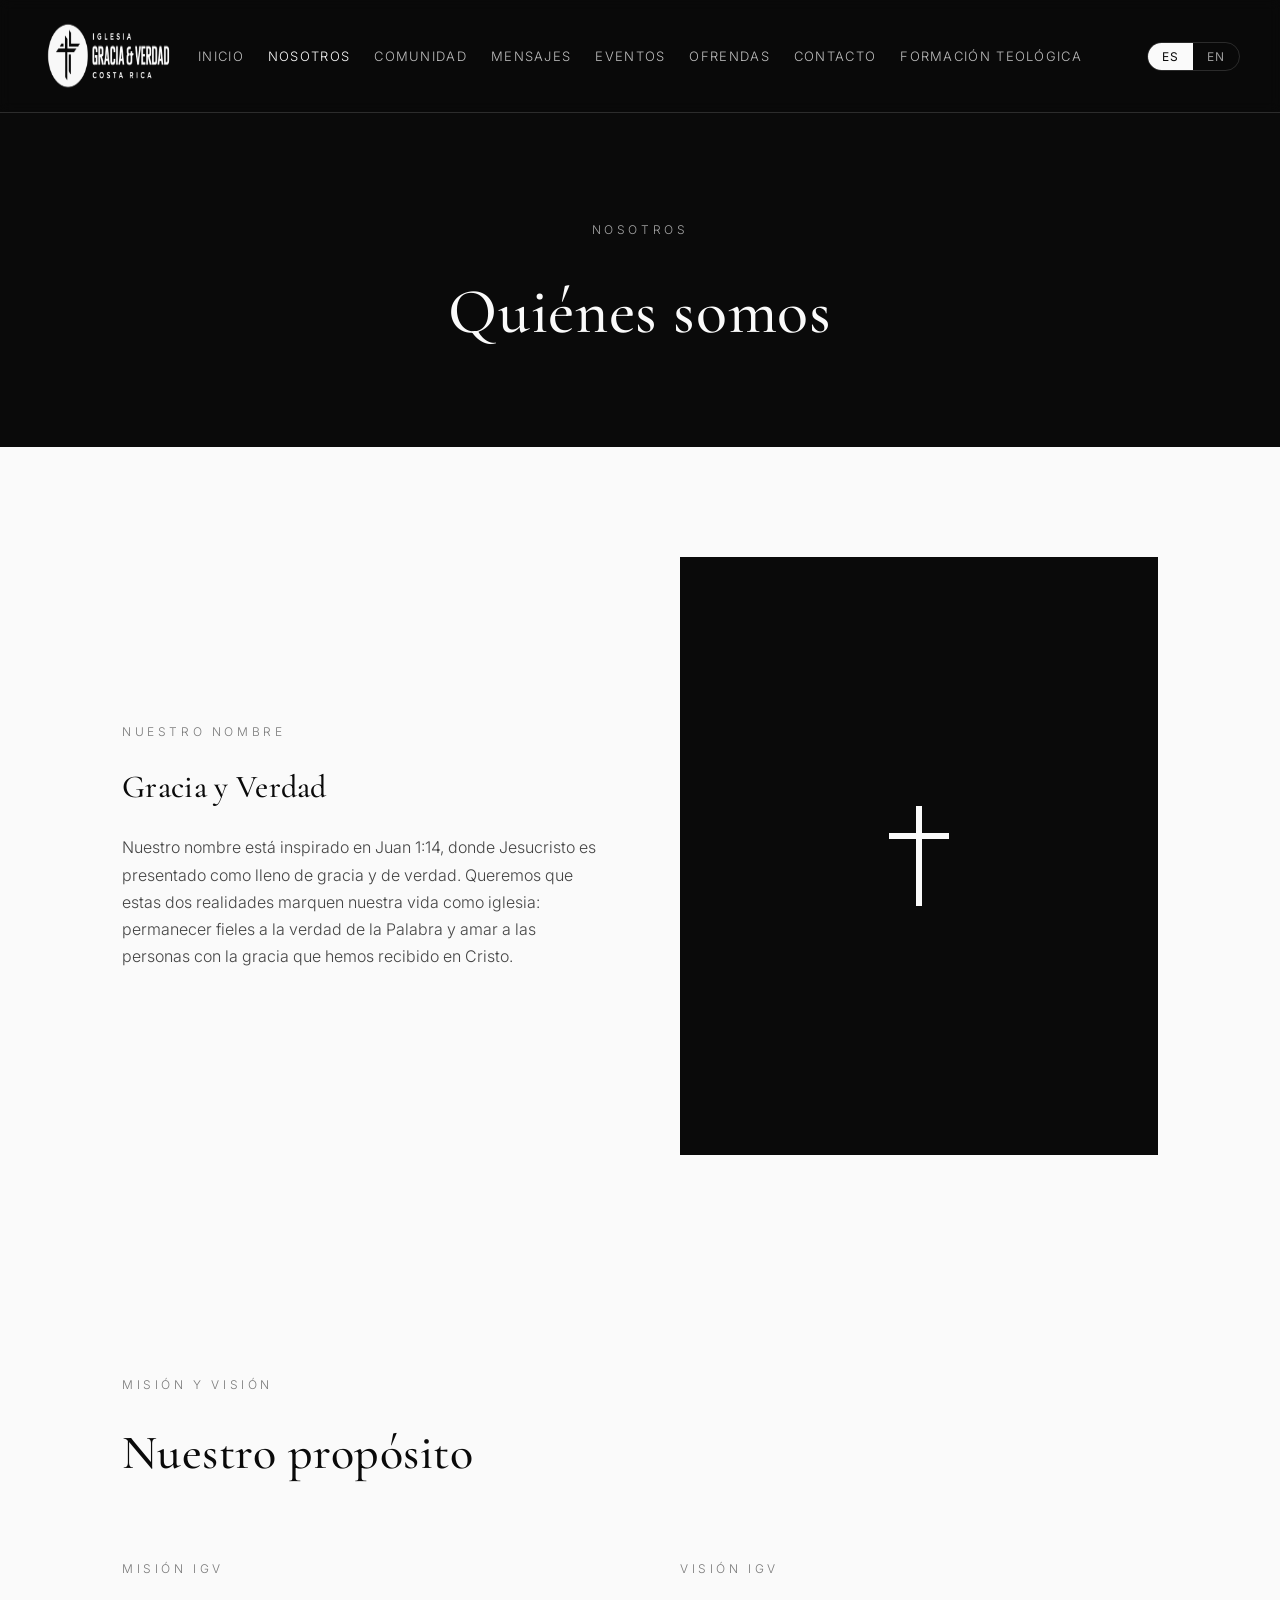
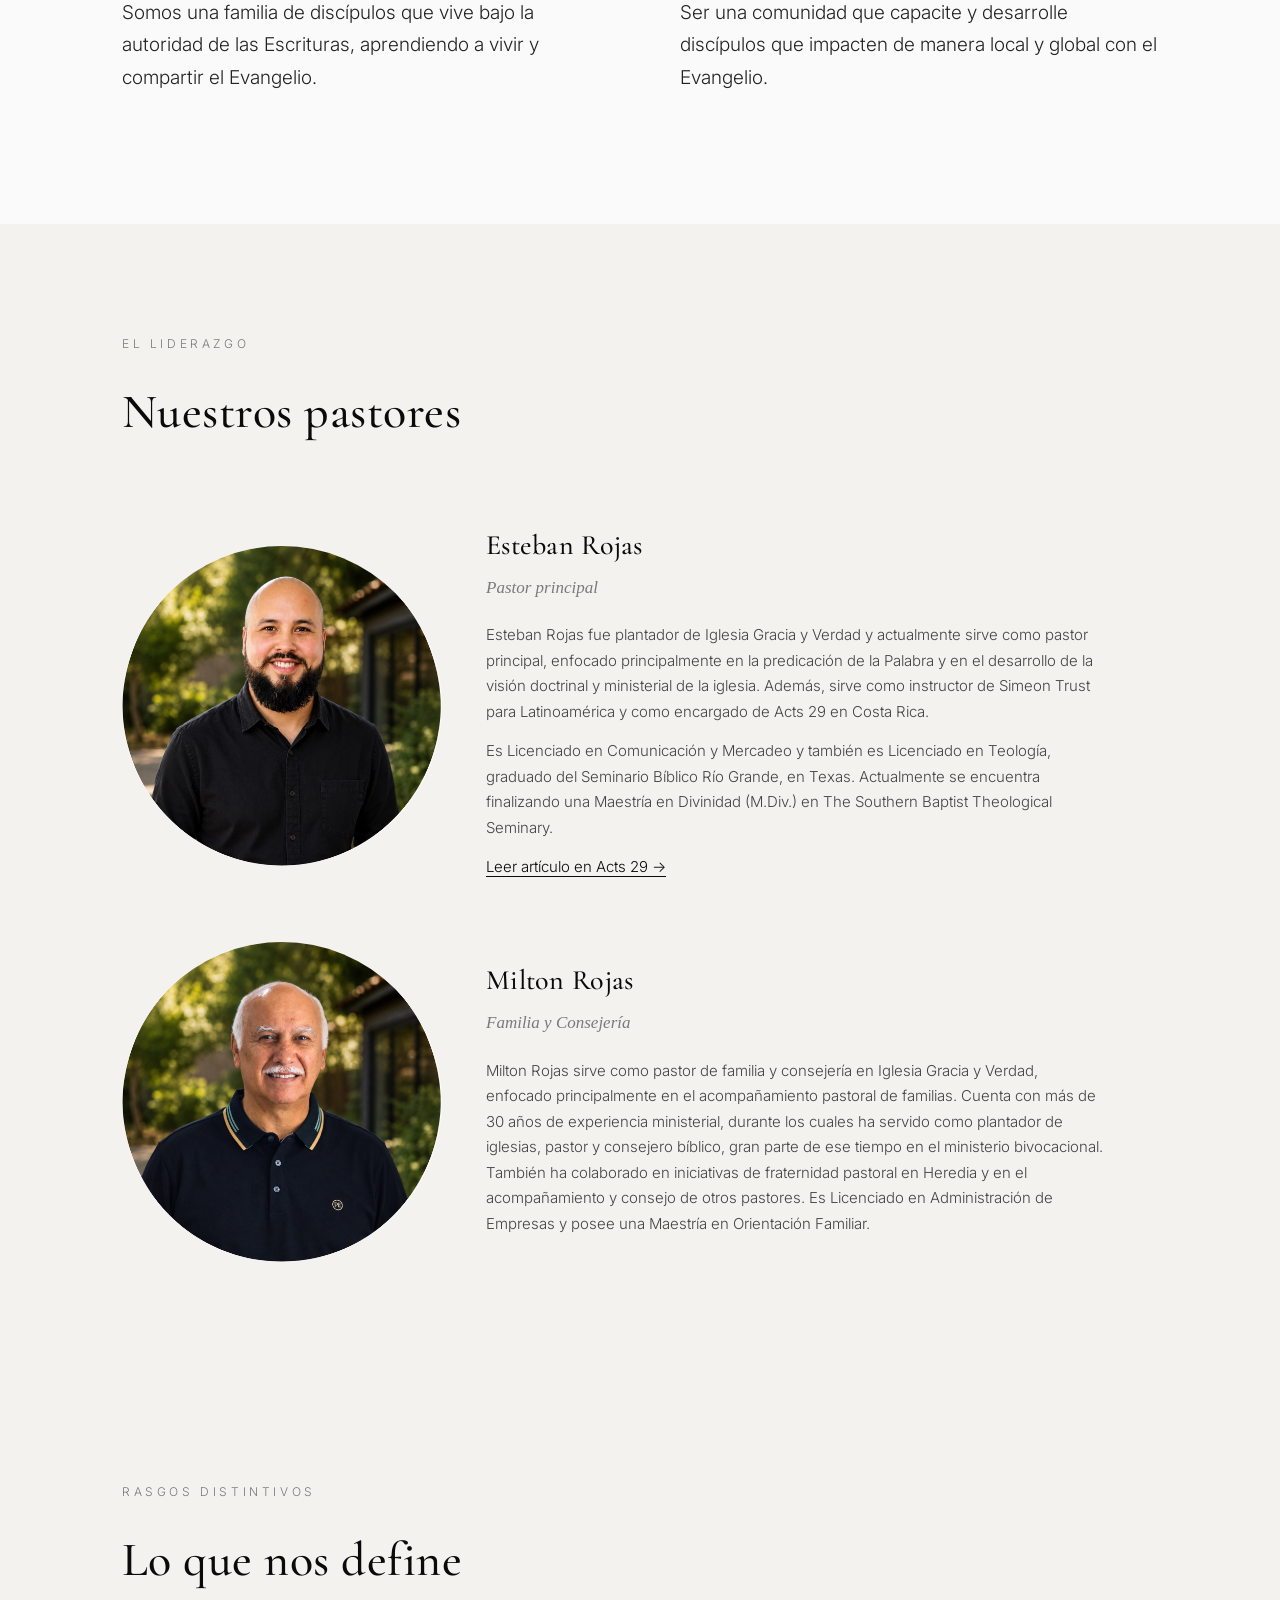
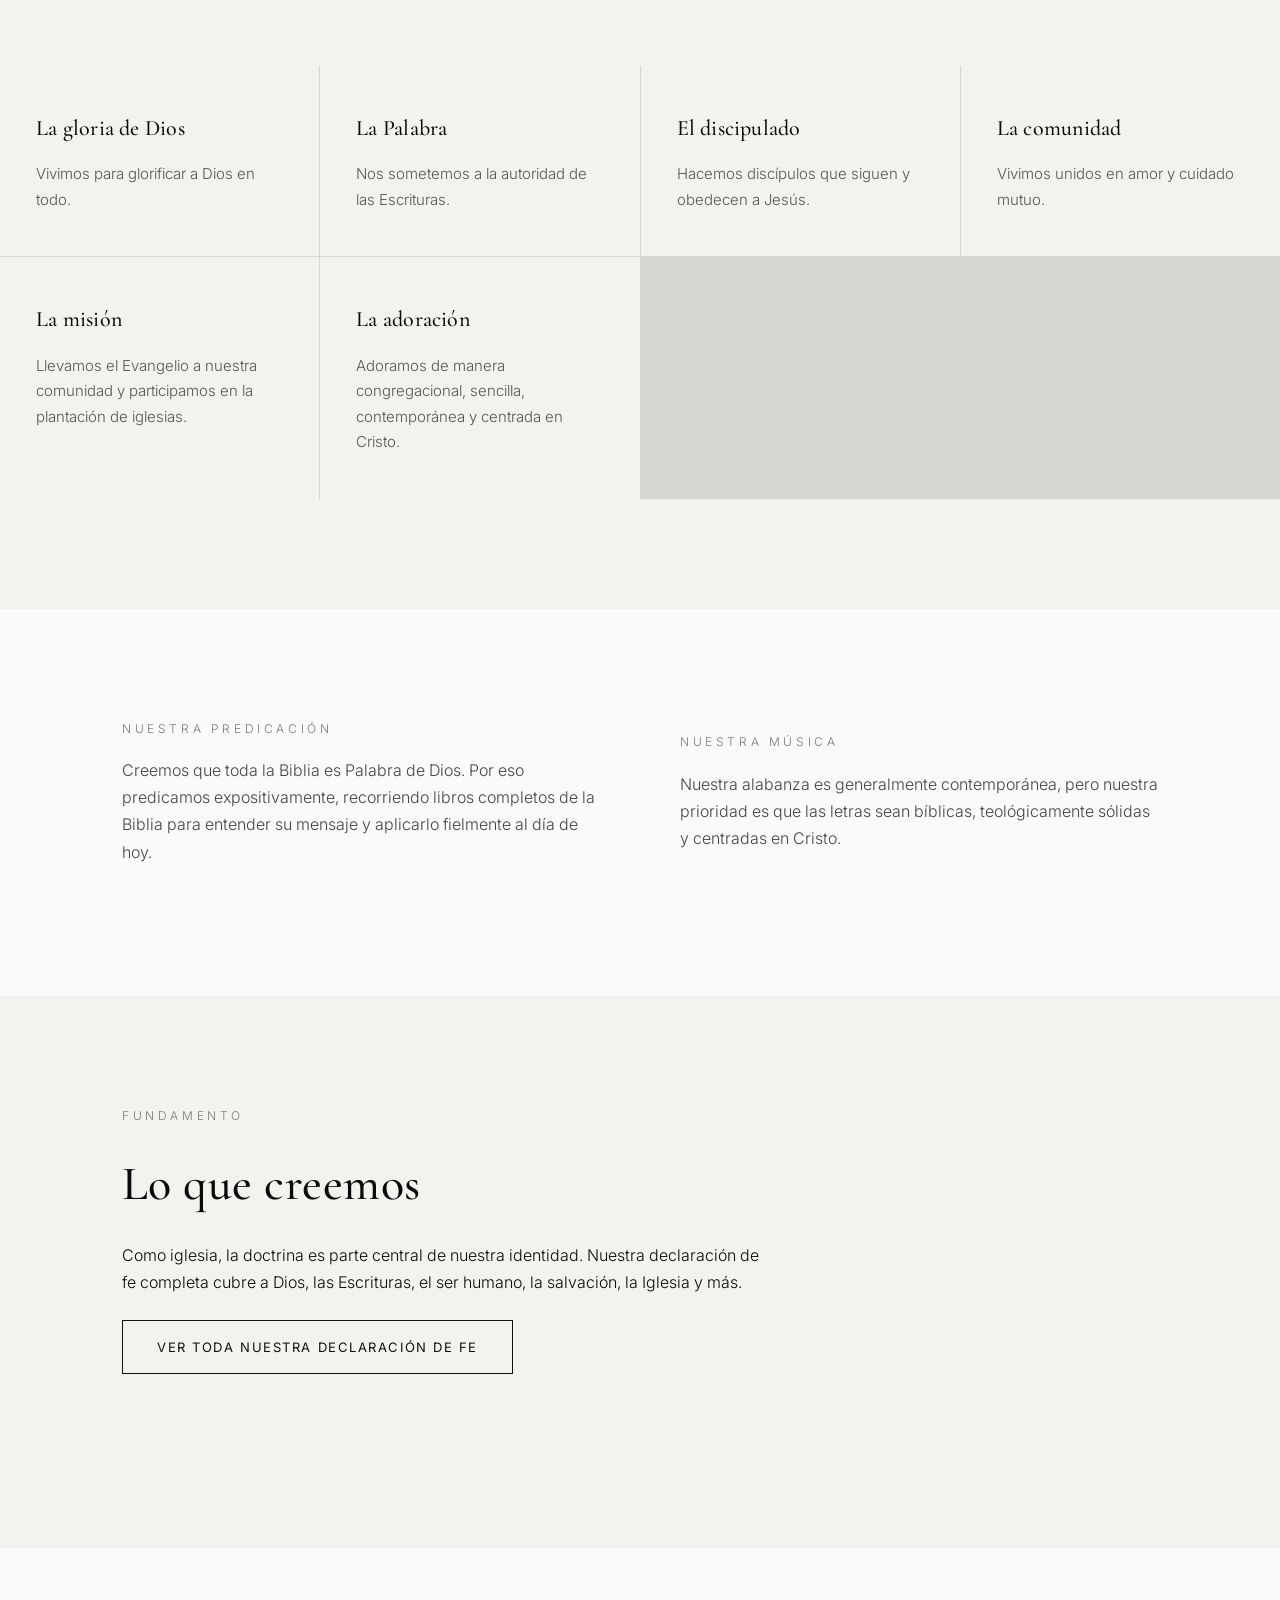
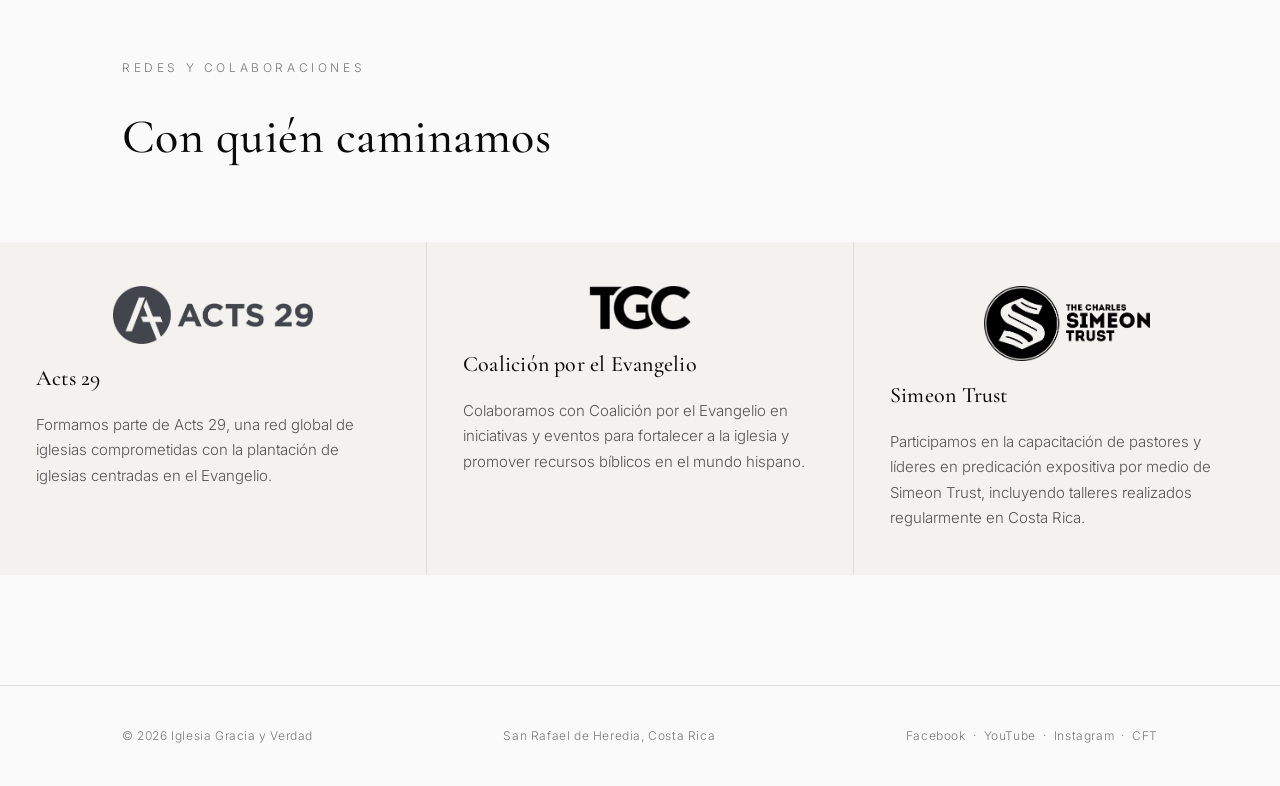
==== commit 9b9decfe: "Replace CFT header button with Formación Teológica nav link; enlarge pastor photos" ====
--- a/about.html
+++ b/about.html
@@ -33,9 +33,9 @@
       <a href="events.html" class=""><span data-i18n="es" class="inline">Eventos</span><span data-i18n="en" class="inline">Events</span></a>
       <a href="giving.html" class=""><span data-i18n="es" class="inline">Ofrendas</span><span data-i18n="en" class="inline">Giving</span></a>
       <a href="contact.html" class=""><span data-i18n="es" class="inline">Contacto</span><span data-i18n="en" class="inline">Contact</span></a>
+      <a href="https://cftgv.com/" target="_blank" rel="noopener"><span data-i18n="es" class="inline">Formaci&oacute;n Teol&oacute;gica</span><span data-i18n="en" class="inline">Theological Training</span></a>
       </nav>
       <div class="nav-right">
-        <a class="cft-badge" href="https://cftgv.com/" target="_blank" rel="noopener">CFT</a>
         <div class="lang-toggle">
           <button data-set-lang="es">ES</button>
           <button data-set-lang="en">EN</button>
--- a/style.css
+++ b/style.css
@@ -108,8 +108,8 @@
   .info-grid .item .num{font-size:28px;}
 
   /* Leader card */
-  .leader-card{flex-direction:column;align-items:flex-start;gap:20px;margin-top:32px;}
-  .leader-card .photo{width:140px;height:140px;}
+  .leader-card{flex-direction:column;align-items:flex-start;gap:24px;margin-top:32px;}
+  .leader-card .photo{width:220px;height:220px;}
   .leader-card h3{font-size:22px;}
 
   /* Event row */
@@ -182,8 +182,8 @@
 .about-grid p{color:#444;margin-bottom:20px;font-size:16px;}
 
 /* Leader card */
-.leader-card{display:flex;gap:36px;align-items:center;margin-top:48px;}
-.leader-card .photo{width:190px;height:190px;border-radius:50%;background:#111;flex-shrink:0;object-fit:cover;}
+.leader-card{display:flex;gap:44px;align-items:center;margin-top:48px;}
+.leader-card .photo{width:320px;height:320px;border-radius:50%;background:#111;flex-shrink:0;object-fit:cover;}
 .leader-card .info{padding-top:4px;}
 .leader-card h3{font-size:28px;margin-bottom:4px;}
 .leader-card .role{font-family:'Cormorant Garamond',serif;font-style:italic;font-size:17px;color:var(--gray);margin:0 0 20px;}
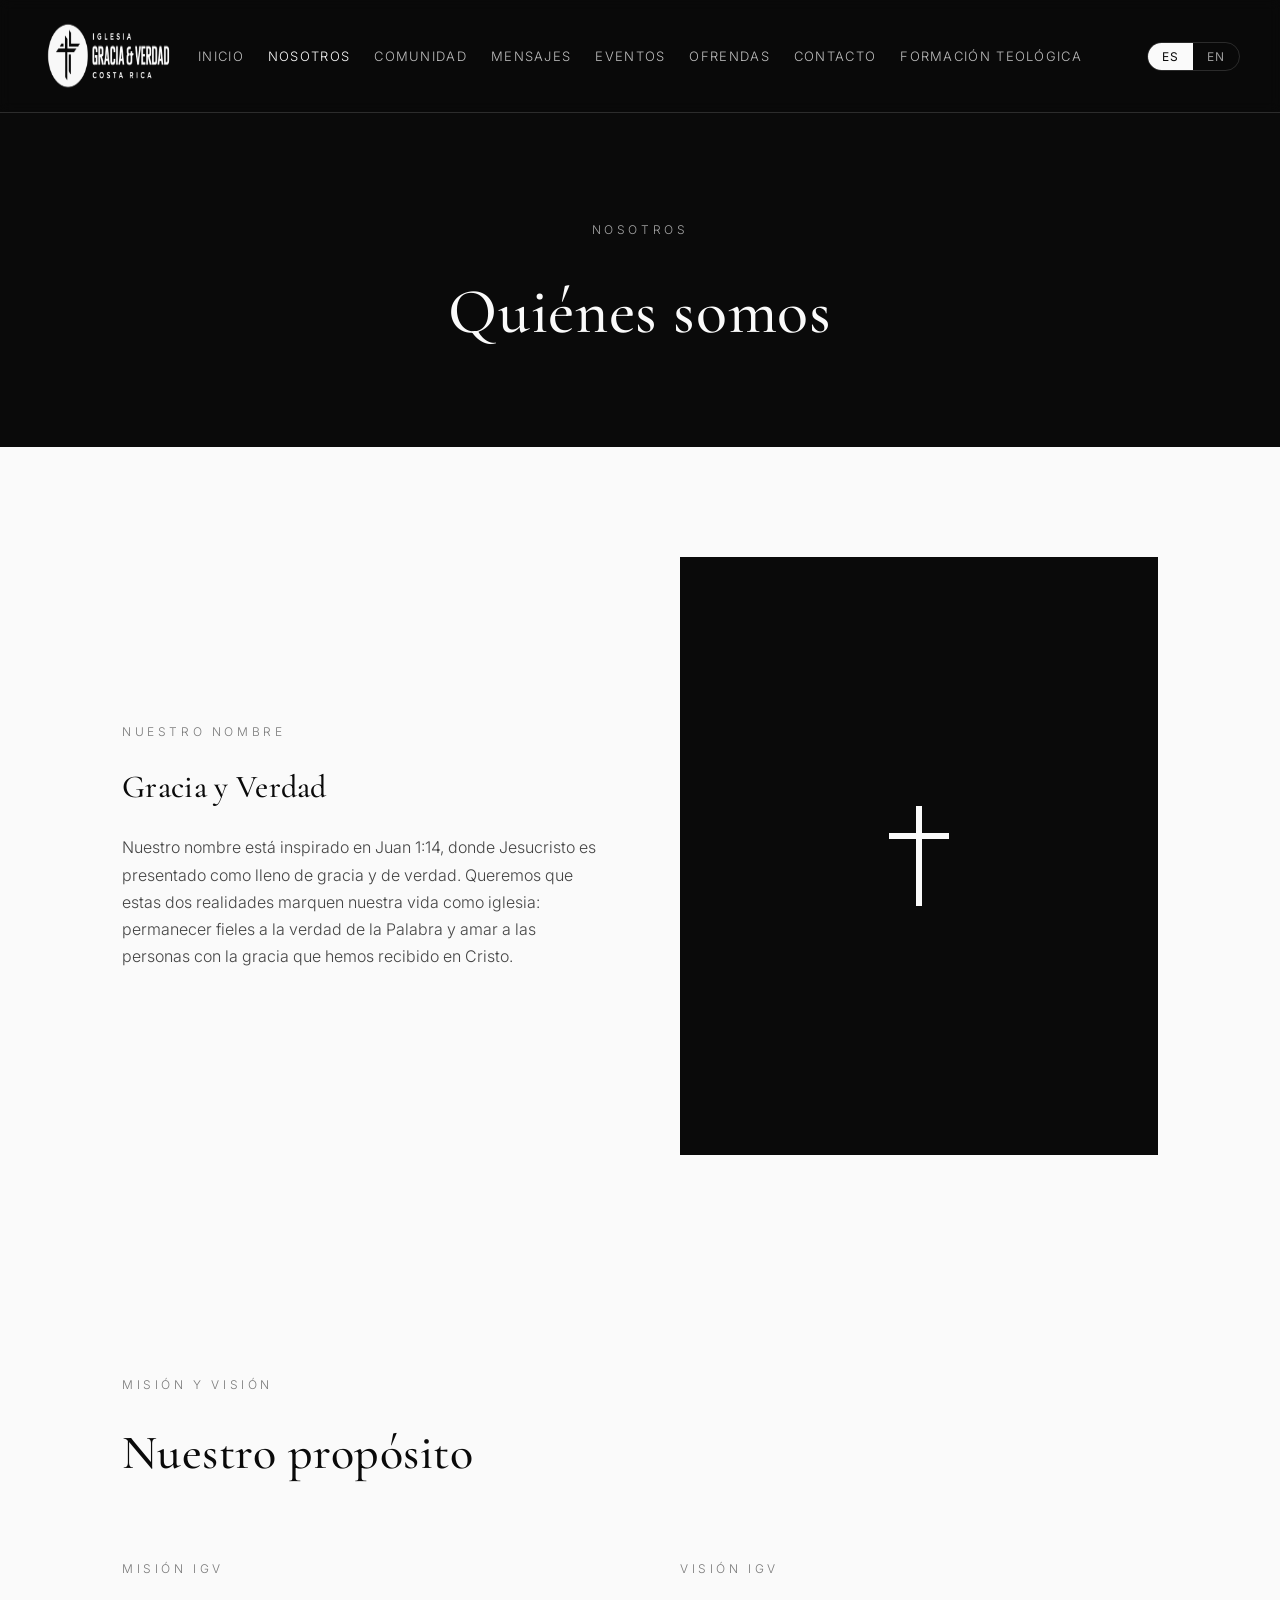
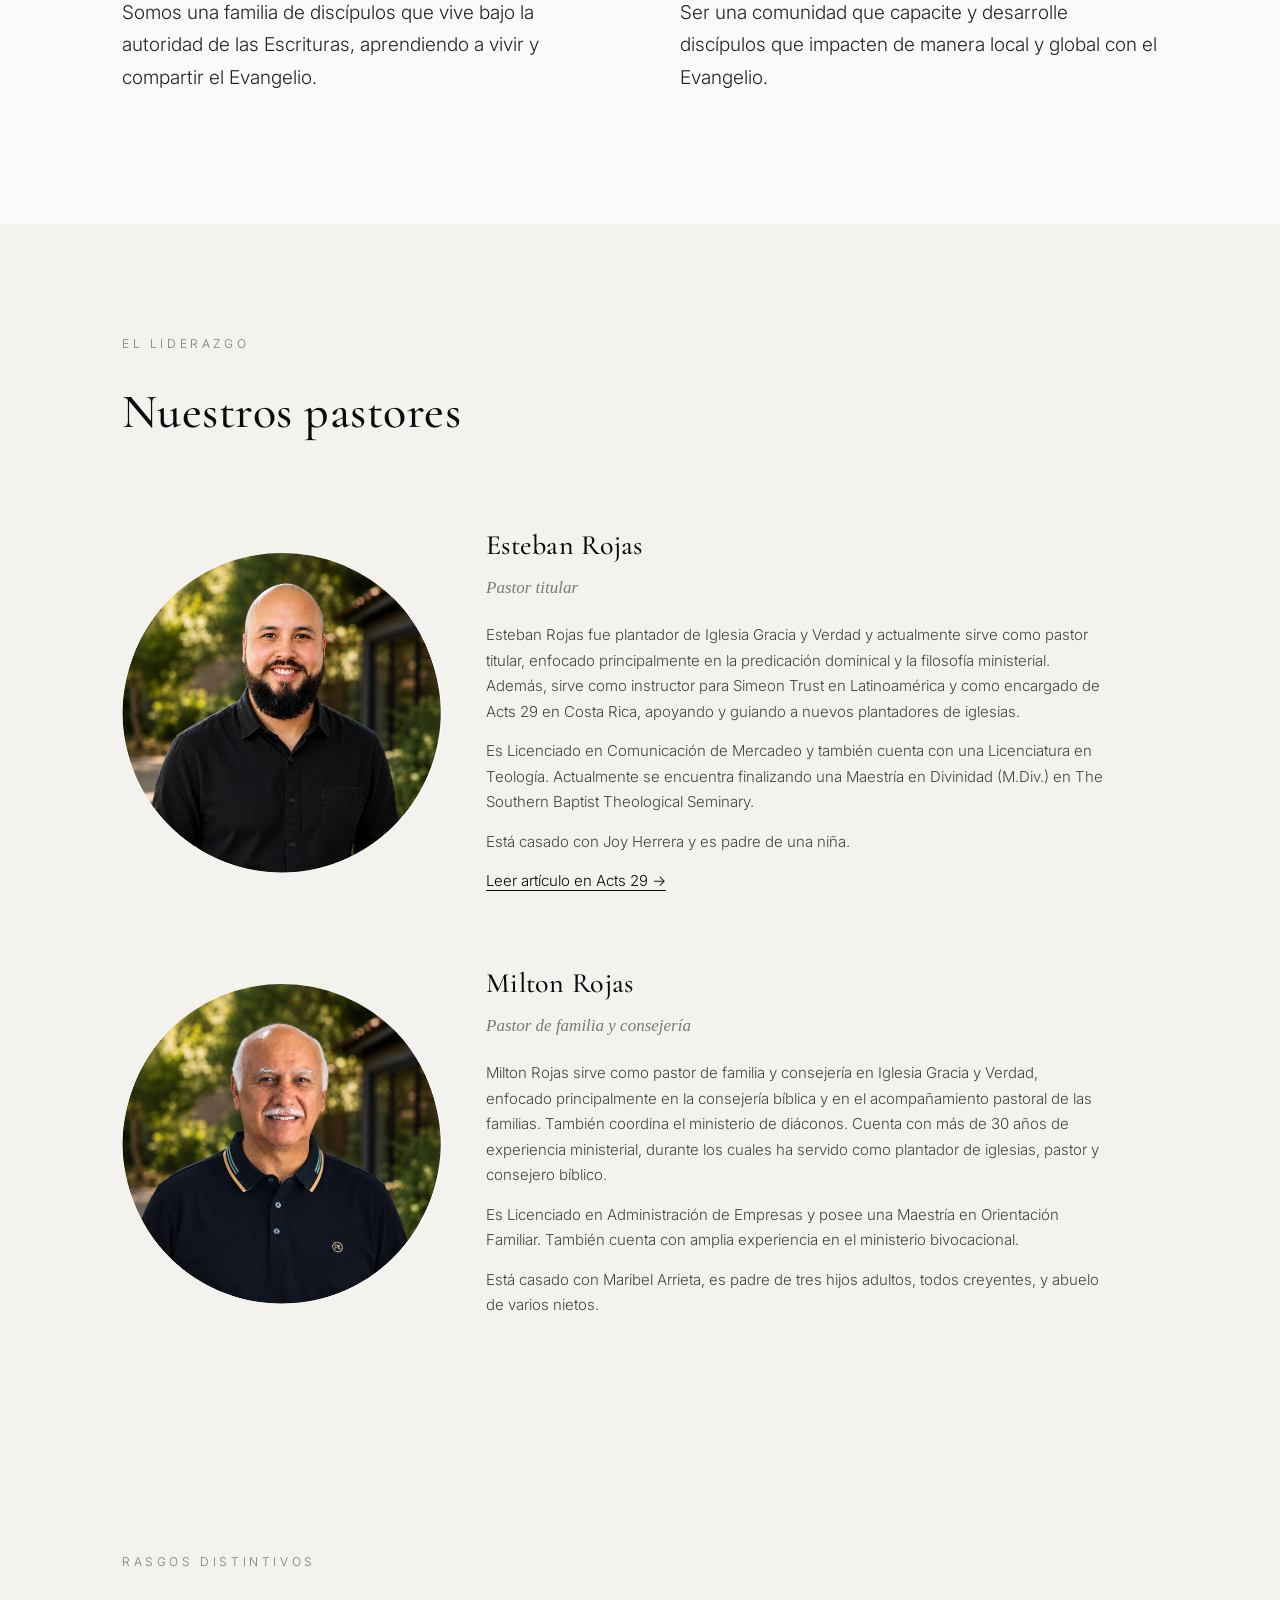
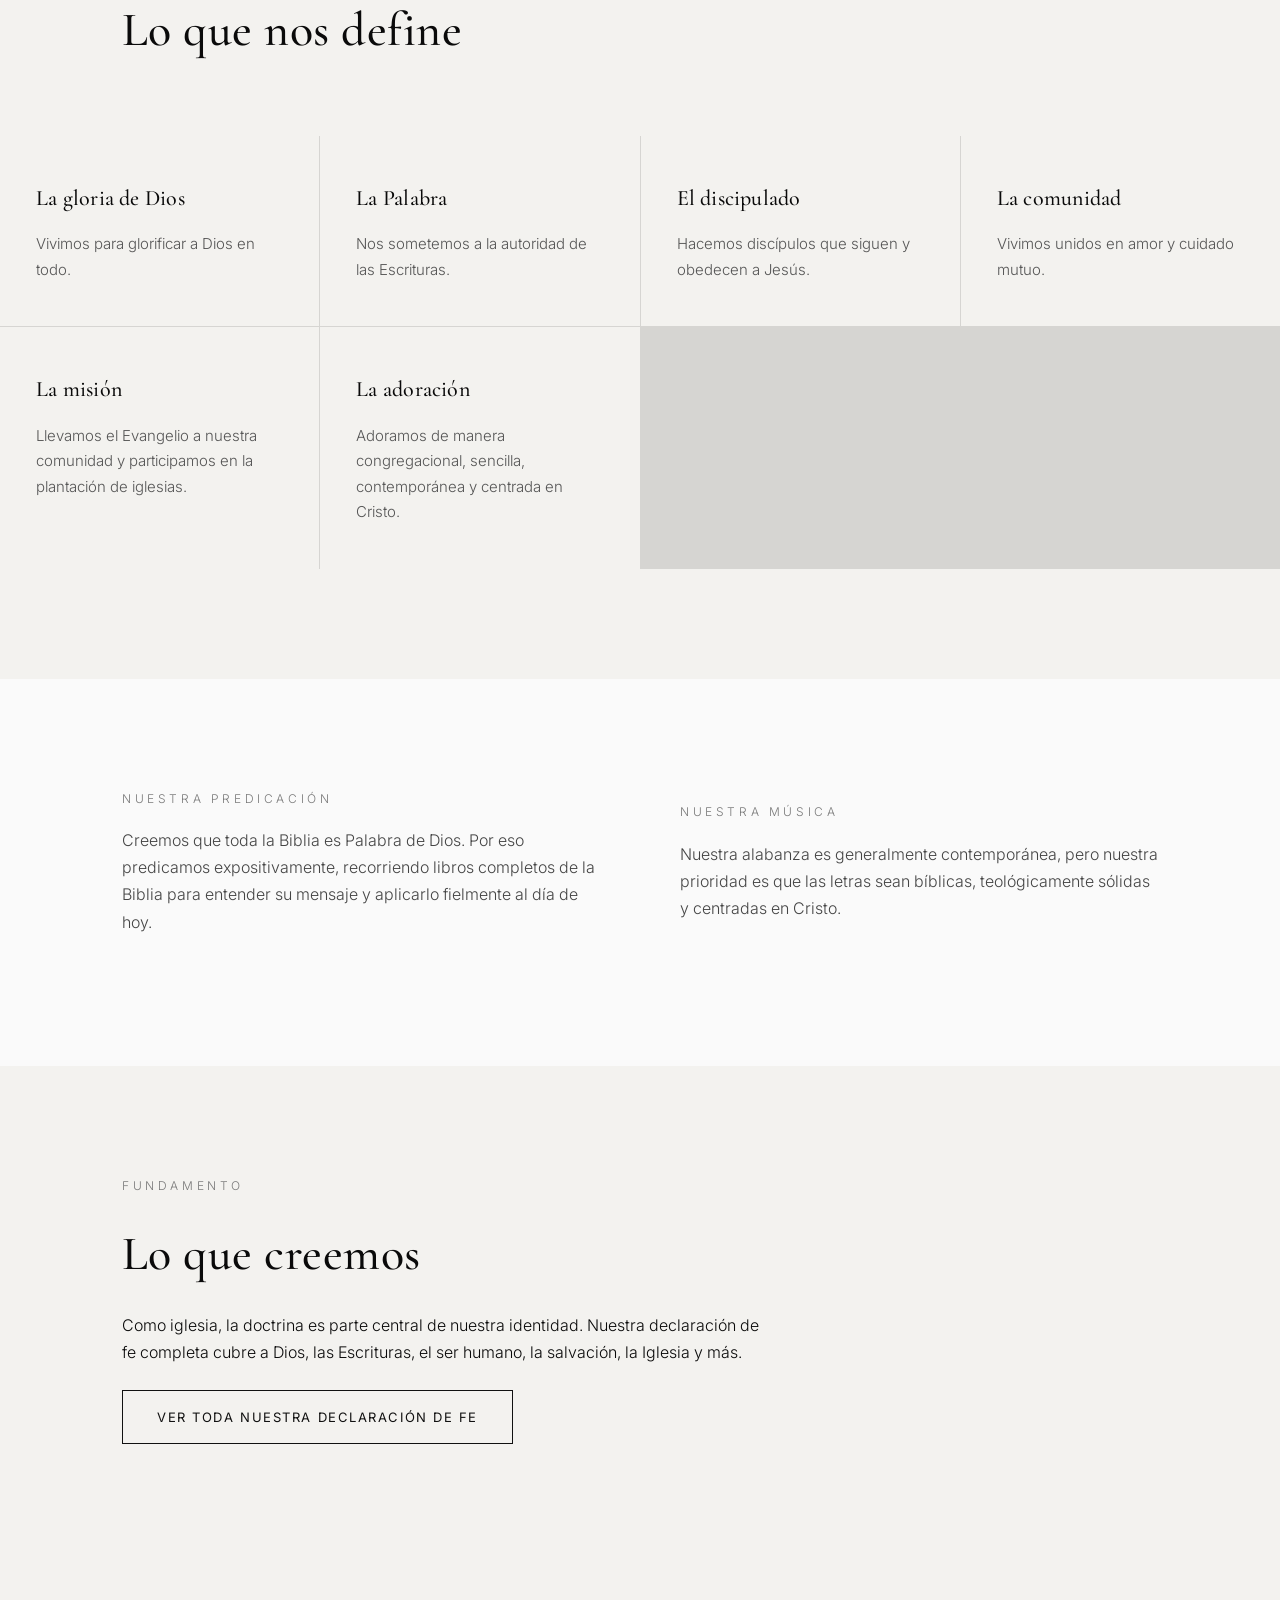
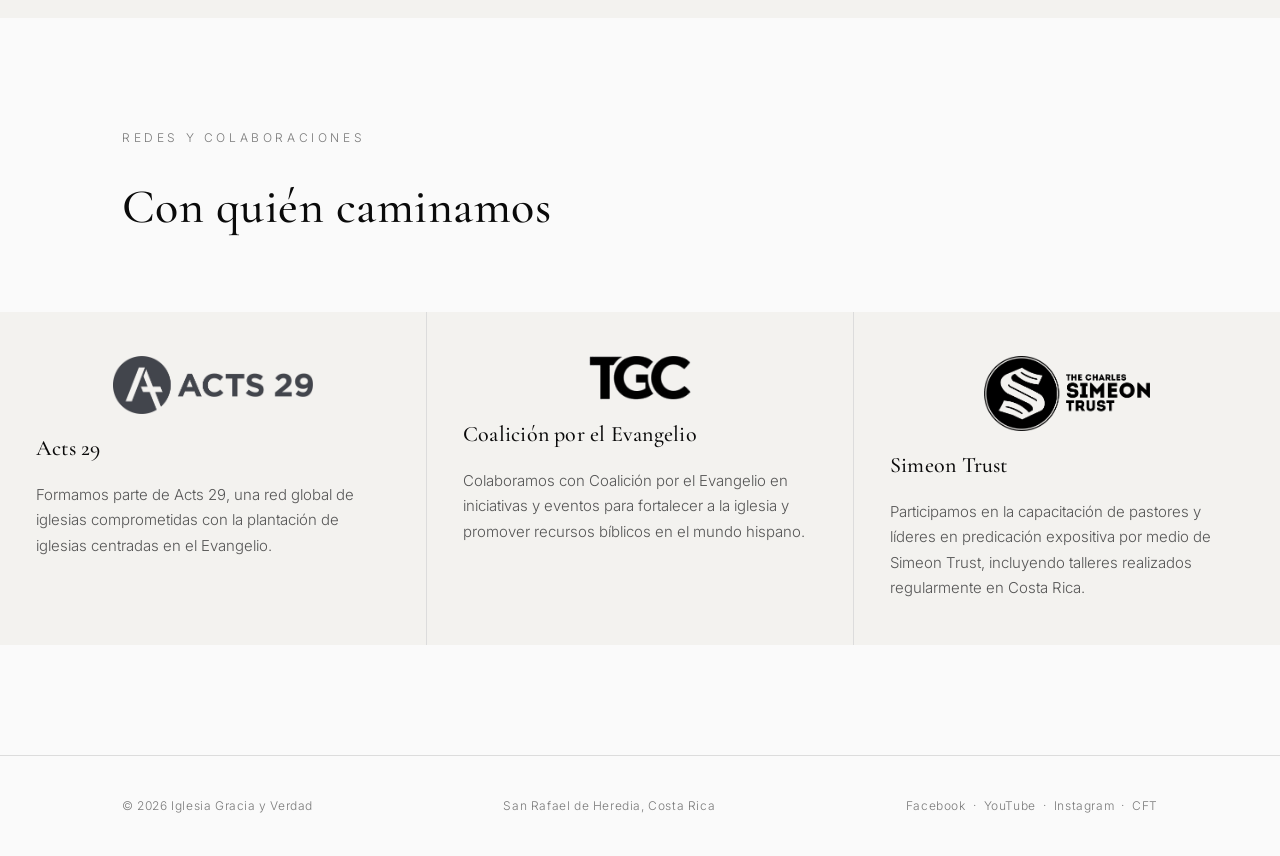
==== commit a2d2af34: "Add event FAQ, update pastor bios, update Acts 29 link, add favicon" ====
--- a/about.html
+++ b/about.html
@@ -9,6 +9,9 @@
 <link rel="preconnect" href="https://fonts.gstatic.com" crossorigin>
 <link href="https://fonts.googleapis.com/css2?family=Cormorant+Garamond:wght@400;500;600&family=Inter:wght@300;400;500;600&display=swap" rel="stylesheet">
 <link rel="stylesheet" href="style.css">
+<link rel="icon" href="favicon.ico" sizes="any">
+<link rel="icon" href="favicon.png" type="image/png">
+<link rel="apple-touch-icon" href="apple-touch-icon.png">
 </head>
 <body>
 <header>
@@ -104,18 +107,22 @@
       <img src="esteban_new.jpeg" alt="Esteban Rojas" class="photo">
       <div class="info">
         <h3>Esteban Rojas</h3>
-        <p class="role"><span data-i18n="es" class="inline">Pastor principal</span><span data-i18n="en" class="inline">Lead Pastor</span></p>
+        <p class="role"><span data-i18n="es" class="inline">Pastor titular</span><span data-i18n="en" class="inline">Lead Pastor</span></p>
         <div class="bio">
           <p>
-            <span data-i18n="es" class="inline">Esteban Rojas fue plantador de Iglesia Gracia y Verdad y actualmente sirve como pastor principal, enfocado principalmente en la predicaci&oacute;n de la Palabra y en el desarrollo de la visi&oacute;n doctrinal y ministerial de la iglesia. Adem&aacute;s, sirve como instructor de Simeon Trust para Latinoam&eacute;rica y como encargado de Acts 29 en Costa Rica.</span>
-            <span data-i18n="en" class="inline">Esteban Rojas planted Iglesia Gracia y Verdad and now serves as its lead pastor, focused primarily on preaching the Word and developing the church's doctrinal and ministerial vision. He also serves as a Simeon Trust instructor for Latin America and as Acts 29's coordinator for Costa Rica.</span>
-          </p>
-          <p>
-            <span data-i18n="es" class="inline">Es Licenciado en Comunicaci&oacute;n y Mercadeo y tambi&eacute;n es Licenciado en Teolog&iacute;a, graduado del Seminario B&iacute;blico R&iacute;o Grande, en Texas. Actualmente se encuentra finalizando una Maestr&iacute;a en Divinidad (M.Div.) en The Southern Baptist Theological Seminary.</span>
-            <span data-i18n="en" class="inline">He holds a degree in Communications and Marketing and a degree in Theology from Seminario B&iacute;blico R&iacute;o Grande in Texas, and is currently completing a Master of Divinity (M.Div.) at The Southern Baptist Theological Seminary.</span>
-          </p>
-          <p>
-            <a href="https://www.acts29.com/network/latin-america/?lang=es" target="_blank" rel="noopener">
+            <span data-i18n="es" class="inline">Esteban Rojas fue plantador de Iglesia Gracia y Verdad y actualmente sirve como pastor titular, enfocado principalmente en la predicaci&oacute;n dominical y la filosof&iacute;a ministerial. Adem&aacute;s, sirve como instructor para Simeon Trust en Latinoam&eacute;rica y como encargado de Acts 29 en Costa Rica, apoyando y guiando a nuevos plantadores de iglesias.</span>
+            <span data-i18n="en" class="inline">Esteban Rojas planted Iglesia Gracia y Verdad and now serves as its lead pastor, focused primarily on Sunday preaching and the church's ministry philosophy. He also serves as a Simeon Trust instructor for Latin America and as Acts 29's coordinator in Costa Rica, supporting and guiding new church planters.</span>
+          </p>
+          <p>
+            <span data-i18n="es" class="inline">Es Licenciado en Comunicaci&oacute;n de Mercadeo y tambi&eacute;n cuenta con una Licenciatura en Teolog&iacute;a. Actualmente se encuentra finalizando una Maestr&iacute;a en Divinidad (M.Div.) en The Southern Baptist Theological Seminary.</span>
+            <span data-i18n="en" class="inline">He holds a bachelor's degree in Marketing Communications and a bachelor's degree in Theology. He is currently completing a Master of Divinity (M.Div.) at The Southern Baptist Theological Seminary.</span>
+          </p>
+          <p>
+            <span data-i18n="es" class="inline">Est&aacute; casado con Joy Herrera y es padre de una ni&ntilde;a.</span>
+            <span data-i18n="en" class="inline">He is married to Joy Herrera and is the father of a daughter.</span>
+          </p>
+          <p>
+            <a href="https://www.acts29.com/3-challenges-that-mature-latin-american-church-planters/" target="_blank" rel="noopener">
               <span data-i18n="es" class="inline">Leer art&iacute;culo en Acts 29 &rarr;</span>
               <span data-i18n="en" class="inline">Read the article on Acts 29 &rarr;</span>
             </a>
@@ -128,11 +135,19 @@
       <img src="Milton_new.jpeg" alt="Milton Rojas" class="photo">
       <div class="info">
         <h3>Milton Rojas</h3>
-        <p class="role"><span data-i18n="es" class="inline">Familia y Consejer&iacute;a</span><span data-i18n="en" class="inline">Family &amp; Counseling</span></p>
+        <p class="role"><span data-i18n="es" class="inline">Pastor de familia y consejer&iacute;a</span><span data-i18n="en" class="inline">Family &amp; Counseling Pastor</span></p>
         <div class="bio">
           <p>
-            <span data-i18n="es" class="inline">Milton Rojas sirve como pastor de familia y consejer&iacute;a en Iglesia Gracia y Verdad, enfocado principalmente en el acompa&ntilde;amiento pastoral de familias. Cuenta con m&aacute;s de 30 a&ntilde;os de experiencia ministerial, durante los cuales ha servido como plantador de iglesias, pastor y consejero b&iacute;blico, gran parte de ese tiempo en el ministerio bivocacional. Tambi&eacute;n ha colaborado en iniciativas de fraternidad pastoral en Heredia y en el acompa&ntilde;amiento y consejo de otros pastores. Es Licenciado en Administraci&oacute;n de Empresas y posee una Maestr&iacute;a en Orientaci&oacute;n Familiar.</span>
-            <span data-i18n="en" class="inline">Milton Rojas serves as pastor of family ministry and counseling at Iglesia Gracia y Verdad, focused primarily on the pastoral care of families. He brings more than 30 years of ministry experience, having served as a church planter, pastor, and biblical counselor, much of it in bivocational ministry. He has also taken part in pastoral fellowship initiatives in Heredia and in mentoring and counseling other pastors. He holds a degree in Business Administration and a Master's degree in Family Counseling.</span>
+            <span data-i18n="es" class="inline">Milton Rojas sirve como pastor de familia y consejer&iacute;a en Iglesia Gracia y Verdad, enfocado principalmente en la consejer&iacute;a b&iacute;blica y en el acompa&ntilde;amiento pastoral de las familias. Tambi&eacute;n coordina el ministerio de di&aacute;conos. Cuenta con m&aacute;s de 30 a&ntilde;os de experiencia ministerial, durante los cuales ha servido como plantador de iglesias, pastor y consejero b&iacute;blico.</span>
+            <span data-i18n="en" class="inline">Milton Rojas serves as family and counseling pastor at Iglesia Gracia y Verdad, focused primarily on biblical counseling and the pastoral care of families. He also coordinates the deacon ministry. He brings more than 30 years of ministry experience, having served as a church planter, pastor, and biblical counselor.</span>
+          </p>
+          <p>
+            <span data-i18n="es" class="inline">Es Licenciado en Administraci&oacute;n de Empresas y posee una Maestr&iacute;a en Orientaci&oacute;n Familiar. Tambi&eacute;n cuenta con amplia experiencia en el ministerio bivocacional.</span>
+            <span data-i18n="en" class="inline">He holds a bachelor's degree in Business Administration and a Master's degree in Family Counseling. He also brings extensive experience in bivocational ministry.</span>
+          </p>
+          <p>
+            <span data-i18n="es" class="inline">Est&aacute; casado con Maribel Arrieta, es padre de tres hijos adultos, todos creyentes, y abuelo de varios nietos.</span>
+            <span data-i18n="en" class="inline">He is married to Maribel Arrieta, is the father of three grown children, all believers, and grandfather to several grandchildren.</span>
           </p>
         </div>
       </div>
--- a/style.css
+++ b/style.css
@@ -257,11 +257,20 @@
 /* Featured event */
 .featured-event{display:grid;grid-template-columns:0.85fr 1fr;gap:64px;align-items:center;}
 .featured-event .poster{
-  box-shadow:0 24px 60px rgba(0,0,0,0.18);border-radius:6px;overflow:hidden;
-  transform:rotate(-1.2deg);transition:transform .35s ease;
-}
-.featured-event .poster:hover{transform:rotate(0deg) scale(1.01);}
-.featured-event .poster img{width:100%;display:block;}
+  perspective:1800px;
+}
+.featured-event .poster-flip{
+  position:relative;width:100%;transform-style:preserve-3d;
+  transform:rotate(-1.2deg);
+  transition:transform .7s cubic-bezier(0.4,0,0.2,1);
+  background:var(--black);border-radius:6px;
+  box-shadow:0 24px 60px rgba(0,0,0,0.18);
+}
+.featured-event .poster:hover .poster-flip{transform:rotate(0deg) rotateY(180deg);}
+.featured-event .poster-face{backface-visibility:hidden;-webkit-backface-visibility:hidden;border-radius:6px;overflow:hidden;}
+.featured-event .poster-front{position:relative;}
+.featured-event .poster-back{position:absolute;inset:0;transform:rotateY(180deg);}
+.featured-event .poster-face img{width:100%;height:100%;display:block;object-fit:cover;}
 .featured-event .details .label{margin-bottom:14px;}
 .featured-event h2{font-size:clamp(30px,4vw,44px);margin-bottom:8px;}
 .featured-event .subtitle{color:var(--gray);font-size:16px;margin-bottom:28px;letter-spacing:0.02em;}
@@ -273,7 +282,9 @@
 .featured-event .cta-row{margin-top:32px;}
 @media (max-width:900px){
   .featured-event{grid-template-columns:1fr;gap:40px;}
-  .featured-event .poster{max-width:380px;margin:0 auto;transform:none;}
+  .featured-event .poster{max-width:380px;margin:0 auto;}
+  .featured-event .poster-flip{transform:none;}
+  .featured-event .poster:hover .poster-flip{transform:rotateY(180deg);}
 }
 
 /* Events */
